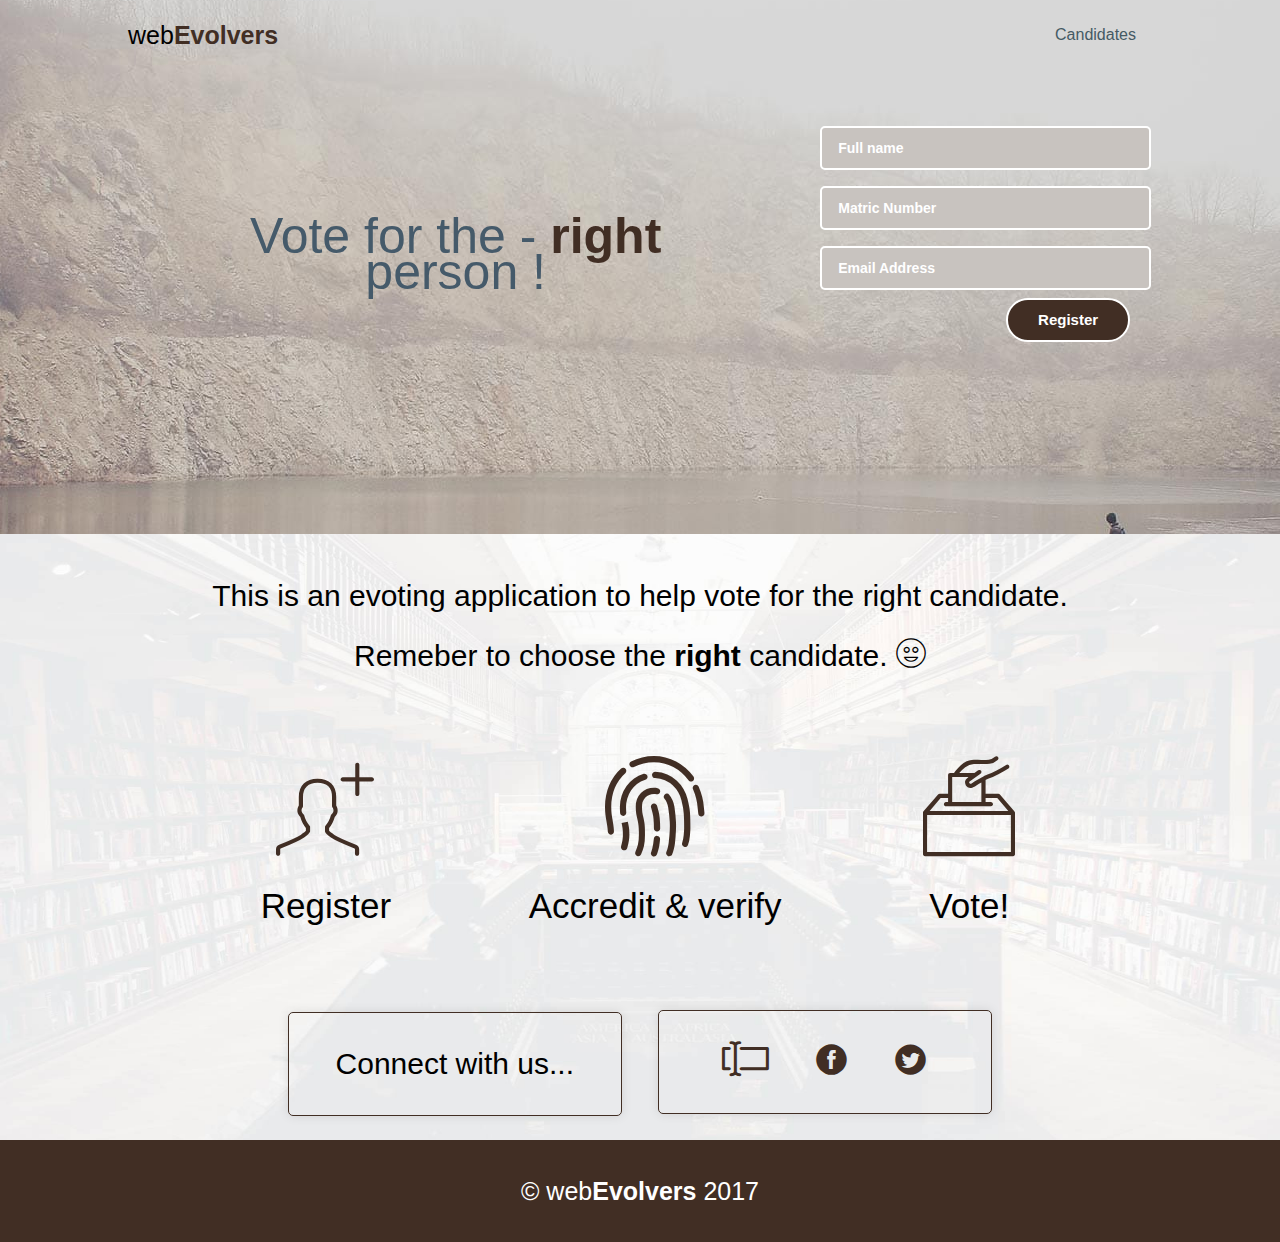
==== index.html @ d170a4aa "HomePage Design" ====
<!DOCTYPE html>
<html lang="en">

<head>
    <meta charset="UTF-8">
    <meta http-equiv="X-UA-Compatible" content="ie=edge">
    <meta name="viewport" content="width=device-width, initial-scale=1.0">
    <meta http-equiv="Content-Type" content="text/html; charset=utf-8" />
    <title>Evoting</title>
    <link rel="stylesheet" href="assets/css/style.css">
    <link rel="stylesheet" href="assets/icons/picons-thin/style.css">
    <link rel="stylesheet" href="assets/icons/os-icon/style.css">
</head>

<body>
    <div class="wrapper">
        <div class="navSection clearfix">
            <div class="navSectionWrapper">
                <h1 class="logo">web<span>Evolvers</span></h1>

                <div class="nav">
                    <div class="one"></div>
                    <div class="two"></div>
                    <div class="three"></div>
                </div>
                <ul class="nav-menu">
                    <!-- <li><a href="#">Login</a></li>
                    <li><a href="#">Register</a></li> -->
                    <li><a href="#">Candidates</a></li>
                </ul>
            </div>
        </div>

        <div class="heroSection">
            <div class="heroSectionWrapper">
                <div class="heroContent clearfix">
                    <div class="heroContentLeft"> 
                        <h1>Vote for the - <strong>right</strong> person !</h1>
                    </div>
                    <div class="heroContentRight">
                        <form action="post" action="">
                            <input type="text" placeholder="Full name">
                            <input type="text" placeholder="Matric Number">
                            <input type="password" placeholder="Email Address">
                            <input type="submit" value="Register">
                        </form>
                    </div>
                </div>                
            </div>
        </div>
    </div>

    <div class="votingInfoSection">

        <div class="votingAction">
            <h2>
                This is an evoting application to help vote for the right candidate. <br>
                Remeber to choose the <strong>right</strong> candidate. <i class="picons-thin-icon-thin-0037_smiley_happy_like_face"></i>
            </h2>
        </div>

        <div class="votingInfoWrapper">
            <div class="votingInfoItem">
                <i class="picons-thin-icon-thin-0716_user_profile_add_new"></i>
                <h2>Register</h2>
            </div>
            <div class="votingInfoItem">
                <i class="os-icon os-icon-fingerprint"></i>
                <h2>Accredit &amp; verify</h2>
            </div>
            <div class="votingInfoItem">
                <i class="picons-thin-icon-thin-0665_vote_ticket_paper_voting"></i>
                <h2>Vote!</h2>
            </div>
        </div>

        <div class="socialInfo">
            <div class="socialInfoWrapper">
                <div class="linkItem">
                    <p>Connect with us...</p>
                </div>
                <div class="linkItem">
                    <a href="https://webevolvers.com" title="Check WebEvolvers website">
                        <i class="os-icon os-icon-text-input"></i>
                    </a>
                    <a href="https://facebook.com/webevolvers" title="Check our Facebook profile">
                        <i class="os-icon os-icon-facebook"></i>
                    </a>
                    <a href="https://twitter.com/web_evolvers" title="Check our Twitter profile">
                        <i class="os-icon os-icon-twitter"></i>
                    </a>
                </div>
            </div>
        </div>
    </div>

    <div class="footerSection">
        <h4>&copy; web<span>Evolvers</span> 2017</h4>
    </div>
    
    <script src="assets/js/core/jquery.3.2.1.min.js"></script>
    <script src="assets/js/script.js"></script>
</body>

</html>
---- assets/css/style.css ----
html {
    font-weight: 400;
    font-family: "Source Sans Pro", sans-serif;;
}
* {
    margin: 0;
    padding: 0;
    border: 0;
    outline: 0;
    font-size: 100%;
    vertical-align: baseline;
}
.clearfix:after {
    display: block;
    content: ' ';
    clear: both;
}
.wrapper {
    width: 100%;
    background-size: contain;
    height: 100%;
    background: #000 url("../img/bg.jpg") no-repeat center;
}

.navSection {
    width: 100%;
    line-height: 70px;
}
.navSectionWrapper {
    width: 80%;
    margin: auto;
}
.navSectionWrapper > ul {
    list-style: none;
    display: inline;
    float: right;
}
.navSectionWrapper > ul > li {
    display: inline-block;
}

.navSectionWrapper > ul > li > a {
    text-decoration: none;
    color: #455A64;
    margin: 0 1em;
}
.navSectionWrapper > h1 {
    float: left;
    font-size: 25px;
    font-weight: normal;
}
.navSectionWrapper > h1 span, .heroContentLeft > h1 > strong {
    color: rgb(65, 46, 36);
    font-weight: 700;
}
.nav {
    float: right;
    display: none;
}
.nav div {
    height: 5px;
    background-color: #fff;
    margin: 5px 0px;
    border-radius: 25px;
    transition: 0.3s;
}
.nav:hover div {
    width: 30px;
}
.one {
    width: 25px;
}
.two {
    width: 15px;
}
.three {
    width: 25px;
}
@media only screen and (max-width: 560px){
    .nav {
        display: block;
        cursor: pointer;
        padding-top: 20px;
    }
    .navSectionWrapper > ul {
        text-align: center;
        width: 100%;
        display: none; 
    }
    .navSectionWrapper > ul > li:not(:last-child) {
        display: block;
        margin: 0;
        border-bottom: 1px solid #EAEAEB;
    }
} 

.heroSection {
    width: 100%;
}
.heroSectionWrapper {
    width: 80%;
    margin: auto;
    padding: 1em 0 7em 0;
}
.heroSectionWrapper h1 {
    padding: 1em;
    text-align: center;
    font-size: 50px;
    font-weight: 200;
    color: #455A6A;
    margin: 1em 0 1em 0;
    line-height: 36px; 
}
.heroContent {
    margin: 2em 0 2em 0;
}
.heroContentLeft {
    float: left;
    width: 64%;
}
.heroContentRight {
    float: right;
    width: 36%; 
}
.heroContentRight > form {
    text-align: center;
    clear: right;
    margin: 0 auto;
    width: 80%;
}
.heroContentRight > form > input:not(:last-child) {
    width: 100%;
    margin: 0.5em 0;
    border: 2px solid #fff;
    line-height: 40px;
    padding: 0 1em;
    outline: none;
    background: #c8c3bf;
    border-radius: 5px;
}
::-webkit-input-placeholder {
    color: #fff;
    font-size: 14px;
    font-weight: 600;
}
::-moz-input-placeholder {
    color: #fff;
    font-size: 14px;
    font-weight: 600;
}
:-ms-input-placeholder {
    color: #fff;
    font-size: 14px;
    font-weight: 600;
}
:-moz-input-placeholder {
    color: #fff;
    font-size: 14px;
    font-weight: 600;
}
input:last-child {
    background-color: rgb(65, 46, 36);
    font-weight: 600;
    font-size: 15px;
    color: #fff;
    padding: 0.75em 2em;
    border-radius: 100px;
    outline: none;
    border: 2px solid #fff;
    float: right;
    margin-right: -1em;
}
@media only screen and (max-width: 560px){
    .heroContent {
        margin: 0;
    }
    .heroContentRight, .heroContentLeft {
        width: 100%;
    }
    .heroContentRight > form > input:not(:last-child),
    .heroSectionWrapper h1 {
        padding: 0;
    }
    .heroContentRight > form > input:not(:last-child) {
        padding-left: 1em;
    }
}


.votingInfoSection {
    width: 100%;
    background: url("../img/bg2.png") no-repeat;
    background-size: 100% 100%;
    background-position: bottom;
}
.votingInfoWrapper {
    width: 70%;
    display: -webkit-flex;
    display: -moz-flex;
    display: -ms-flex;
    display: -o-flex;
    display: flex;
    margin: 0 auto;
}
.votingInfoItem {
    display: flex;
    flex-direction: column;
    flex: 11 auto;
    margin: 6%;
}
.votingInfoItem > i {
    font-size: 100px;
    color: rgb(65, 46, 36);
    text-align: center;
    width: 100%;
}
.votingInfoItem > h2 {
    font-size: 35px;
    font-weight: 400;
    text-align: center;
    width: 100%;
    line-height: 100px;
}
.votingAction {
    padding: 2em 0 1em 0;
    text-align: center;
}
.votingAction h2 {
    font-size: 30px;
    font-weight: 400;
    line-height: 60px;
}
.socialInfo {
    width: 100%;
    clear: both;
}
.socialInfoWrapper {
    text-align: center;
    padding: 0 0 1.5em 0;
}
.linkItem {
    margin: 0 1em;
    display: inline-block;
    width: 300px;
    padding: 1em;
    border: 1px solid rgb(65, 46, 36);
    border-radius: 5px;
    box-shadow: 0px 0px 11px 0px rgba(0, 0, 0, 0.10);
    -webkit-box-shadow: 0px 0px 11px 0px rgba(0, 0, 0, 0.10);
    -moz-box-shadow: 0px 0px 11px 0px rgba(0, 0, 0, 0.10);
}
.linkItem a {
    margin: 0.5em;
    text-decoration: none;
    font-weight: 400;
    font-size: 35px;
    line-height: 70px;
    color: rgb(65, 46, 36);
}
.linkItem p {
    line-height: 70px;
    font-size: 30px;
}

@media only screen and (max-width: 560px){
    .votingInfoWrapper {
        width: 100%;
    }
    .votingInfoItem {
        flex: 50 auto;
        margin: 0 auto;
        padding: 10% 0 7% 0;
    }
    .linkItem {
        margin: 1em 0;
    }
}


.footerSection {
    text-align: center;
    color: #FFF;
    background-color: rgb(65, 46, 36);
    padding: 1em;
}
.footerSection h4 {
    font-size: 25px;
    font-weight: normal;
    line-height: 70px;
}
.footerSection h4 span {
    font-weight: 700;
}
---- assets/icons/picons-thin/style.css ----
@font-face {
  font-family: 'piconsthin';
  src:
    url('fonts/piconsthin91a6.woff2?lkhde6') format('woff2'),
    url('fonts/piconsthin91a6.ttf?lkhde6') format('truetype'),
    url('fonts/piconsthin91a6.woff?lkhde6') format('woff'),
    url('fonts/piconsthin91a6.svg?lkhde6#piconsthin') format('svg');
  font-weight: normal;
  font-style: normal;
}

[class^="picons-thin-icon-"], [class*=" picons-thin-icon-"] {
  /* use !important to prevent issues with browser extensions that change fonts */
  font-family: 'piconsthin' !important;
  speak: none;
  font-style: normal;
  font-weight: normal;
  font-variant: normal;
  text-transform: none;
  line-height: 1;

  /* Better Font Rendering =========== */
  -webkit-font-smoothing: antialiased;
  -moz-osx-font-smoothing: grayscale;
}

.picons-thin-icon-thin-0001_compose_write_pencil_new:before {
  content: "\e900";
}
.picons-thin-icon-thin-0002_write_pencil_new_edit:before {
  content: "\e901";
}
.picons-thin-icon-thin-0003_write_pencil_new_edit:before {
  content: "\e902";
}
.picons-thin-icon-thin-0004_pencil_ruler_drawing:before {
  content: "\e903";
}
.picons-thin-icon-thin-0005_write_pen_handwriting_signing:before {
  content: "\e904";
}
.picons-thin-icon-thin-0006_book_writing_reading_read_manual:before {
  content: "\e905";
}
.picons-thin-icon-thin-0007_book_reading_read_bookmark:before {
  content: "\e906";
}
.picons-thin-icon-thin-0008_book_reading_read_manual:before {
  content: "\e907";
}
.picons-thin-icon-thin-0009_book_reading_read_manual:before {
  content: "\e908";
}
.picons-thin-icon-thin-0010_newspaper_reading_news:before {
  content: "\e909";
}
.picons-thin-icon-thin-0011_reading_glasses:before {
  content: "\e90a";
}
.picons-thin-icon-thin-0012_notebook_paper_certificate:before {
  content: "\e90b";
}
.picons-thin-icon-thin-0013_notebook_paper:before {
  content: "\e90c";
}
.picons-thin-icon-thin-0014_notebook_paper_todo:before {
  content: "\e90d";
}
.picons-thin-icon-thin-0015_fountain_pen:before {
  content: "\e90e";
}
.picons-thin-icon-thin-0016_bookmarks_reading_book:before {
  content: "\e90f";
}
.picons-thin-icon-thin-0017_office_archive:before {
  content: "\e910";
}
.picons-thin-icon-thin-0018_office_trash_bin:before {
  content: "\e911";
}
.picons-thin-icon-thin-0019_mobile_iphone:before {
  content: "\e912";
}
.picons-thin-icon-thin-0020_ipad_reading_mobile:before {
  content: "\e913";
}
.picons-thin-icon-thin-0021_calendar_month_day_planner:before {
  content: "\e914";
}
.picons-thin-icon-thin-0022_calendar_month_day_planner:before {
  content: "\e915";
}
.picons-thin-icon-thin-0023_calendar_month_day_planner_events:before {
  content: "\e916";
}
.picons-thin-icon-thin-0024_calendar_month_day_planner_events:before {
  content: "\e917";
}
.picons-thin-icon-thin-0025_alarm_clock_ringer_time_morning:before {
  content: "\e918";
}
.picons-thin-icon-thin-0026_time_watch_clock:before {
  content: "\e919";
}
.picons-thin-icon-thin-0027_stopwatch_timer_running_time:before {
  content: "\e91a";
}
.picons-thin-icon-thin-0028_time_watch_clock_wall:before {
  content: "\e91b";
}
.picons-thin-icon-thin-0029_time_watch_clock_wall:before {
  content: "\e91c";
}
.picons-thin-icon-thin-0030_wrist_watch_clock_time:before {
  content: "\e91d";
}
.picons-thin-icon-thin-0031_pin_bookmark:before {
  content: "\e91e";
}
.picons-thin-icon-thin-0032_flag:before {
  content: "\e91f";
}
.picons-thin-icon-thin-0033_search_find_zoom:before {
  content: "\e920";
}
.picons-thin-icon-thin-0034_search_find_zoom:before {
  content: "\e921";
}
.picons-thin-icon-thin-0035_bookmark_tag:before {
  content: "\e922";
}
.picons-thin-icon-thin-0036_share_facebook_social:before {
  content: "\e923";
}
.picons-thin-icon-thin-0037_smiley_happy_like_face:before {
  content: "\e924";
}
.picons-thin-icon-thin-0038_smiley_neutral_face:before {
  content: "\e925";
}
.picons-thin-icon-thin-0039_smiley_sad_face_unhappy:before {
  content: "\e926";
}
.picons-thin-icon-thin-0040_exit_logout_door_emergency_outside:before {
  content: "\e927";
}
.picons-thin-icon-thin-0041_filter_funnel:before {
  content: "\e928";
}
.picons-thin-icon-thin-0042_attachment:before {
  content: "\e929";
}
.picons-thin-icon-thin-0043_eye_visibility_show_visible:before {
  content: "\e92a";
}
.picons-thin-icon-thin-0044_eye_visibility_hide_invisible:before {
  content: "\e92b";
}
.picons-thin-icon-thin-0045_home_house:before {
  content: "\e92c";
}
.picons-thin-icon-thin-0046_home_house:before {
  content: "\e92d";
}
.picons-thin-icon-thin-0047_home_flat:before {
  content: "\e92e";
}
.picons-thin-icon-thin-0048_factory_work:before {
  content: "\e92f";
}
.picons-thin-icon-thin-0049_settings_panel_equalizer_preferences:before {
  content: "\e930";
}
.picons-thin-icon-thin-0050_settings_panel_equalizer_preferences:before {
  content: "\e931";
}
.picons-thin-icon-thin-0051_settings_gear_preferences:before {
  content: "\e932";
}
.picons-thin-icon-thin-0052_settings_gears_preferences_gearbox:before {
  content: "\e933";
}
.picons-thin-icon-thin-0053_settings_tools_pipe:before {
  content: "\e934";
}
.picons-thin-icon-thin-0054_settings_tools_configuration_preferences:before {
  content: "\e935";
}
.picons-thin-icon-thin-0055_settings_tools_configuration_preferences:before {
  content: "\e936";
}
.picons-thin-icon-thin-0056_bin_trash_recycle_delete_garbage_empty:before {
  content: "\e937";
}
.picons-thin-icon-thin-0057_bin_trash_recycle_delete_garbage_full:before {
  content: "\e938";
}
.picons-thin-icon-thin-0058_bin_trash_recycle_delete_garbage:before {
  content: "\e939";
}
.picons-thin-icon-thin-0059_error_warning_danger_stop:before {
  content: "\e93a";
}
.picons-thin-icon-thin-0060_error_warning_danger_stop_delete_exit:before {
  content: "\e93b";
}
.picons-thin-icon-thin-0061_error_warning_alert_attention:before {
  content: "\e93c";
}
.picons-thin-icon-thin-0062_unable_unavailable_error:before {
  content: "\e93d";
}
.picons-thin-icon-thin-0063_text_line_view:before {
  content: "\e93e";
}
.picons-thin-icon-thin-0064_bullet_list_view:before {
  content: "\e93f";
}
.picons-thin-icon-thin-0065_bullet_list_view:before {
  content: "\e940";
}
.picons-thin-icon-thin-0066_grid_view:before {
  content: "\e941";
}
.picons-thin-icon-thin-0067_line_thumb_view:before {
  content: "\e942";
}
.picons-thin-icon-thin-0068_text_image_article_view:before {
  content: "\e943";
}
.picons-thin-icon-thin-0069_box_load_package_module:before {
  content: "\e944";
}
.picons-thin-icon-thin-0069a_menu_hambuger:before {
  content: "\e945";
}
.picons-thin-icon-thin-0070_paper_role:before {
  content: "\e946";
}
.picons-thin-icon-thin-0071_document_file_paper:before {
  content: "\e947";
}
.picons-thin-icon-thin-0072_document_file_paper_text:before {
  content: "\e948";
}
.picons-thin-icon-thin-0073_documents_files_paper_text_archive_copy:before {
  content: "\e949";
}
.picons-thin-icon-thin-0074_document_file_delete_remove_error:before {
  content: "\e94a";
}
.picons-thin-icon-thin-0075_document_file_paper_text_article_blog_template:before {
  content: "\e94b";
}
.picons-thin-icon-thin-0076_document_file_zip_archive_compressed_rar:before {
  content: "\e94c";
}
.picons-thin-icon-thin-0077_document_file_pdf_adobe_acrobat:before {
  content: "\e94d";
}
.picons-thin-icon-thin-0078_document_file_word_office_doc_text:before {
  content: "\e94e";
}
.picons-thin-icon-thin-0079_document_file_cloud_sync_backup:before {
  content: "\e94f";
}
.picons-thin-icon-thin-0080_file_code_programming_dev_binary:before {
  content: "\e950";
}
.picons-thin-icon-thin-0081_video_movie_file_player:before {
  content: "\e951";
}
.picons-thin-icon-thin-0082_image_photo_file:before {
  content: "\e952";
}
.picons-thin-icon-thin-0083_font_file_ttf_otf_type_text:before {
  content: "\e953";
}
.picons-thin-icon-thin-0084_file_preferences_settings:before {
  content: "\e954";
}
.picons-thin-icon-thin-0085_file_search_find_replace_zoom_view:before {
  content: "\e955";
}
.picons-thin-icon-thin-0086_import_file_load:before {
  content: "\e956";
}
.picons-thin-icon-thin-0087_export_file:before {
  content: "\e957";
}
.picons-thin-icon-thin-0088_download_file:before {
  content: "\e958";
}
.picons-thin-icon-thin-0089_upload_file:before {
  content: "\e959";
}
.picons-thin-icon-thin-0090_cv_curriculum_vitae_job_life:before {
  content: "\e95a";
}
.picons-thin-icon-thin-0091_file_profile_user_personal:before {
  content: "\e95b";
}
.picons-thin-icon-thin-0092_file_profile_user_personal:before {
  content: "\e95c";
}
.picons-thin-icon-thin-0093_list_bullets:before {
  content: "\e95d";
}
.picons-thin-icon-thin-0094_file_table:before {
  content: "\e95e";
}
.picons-thin-icon-thin-0095_file_protected_password_security:before {
  content: "\e95f";
}
.picons-thin-icon-thin-0096_file_attachment:before {
  content: "\e960";
}
.picons-thin-icon-thin-0097_file_text_long:before {
  content: "\e961";
}
.picons-thin-icon-thin-0098_file_document_legal_text:before {
  content: "\e962";
}
.picons-thin-icon-thin-0099_legal_document_law_license:before {
  content: "\e963";
}
.picons-thin-icon-thin-0100_to_do_list_reminder_done:before {
  content: "\e964";
}
.picons-thin-icon-thin-0101_notes_text_notebook:before {
  content: "\e965";
}
.picons-thin-icon-thin-0102_notebook_to_do_bullets_list:before {
  content: "\e966";
}
.picons-thin-icon-thin-0103_box_clipboard:before {
  content: "\e967";
}
.picons-thin-icon-thin-0104_load_upload_clipboard_box:before {
  content: "\e968";
}
.picons-thin-icon-thin-0105_download_clipboard_box:before {
  content: "\e969";
}
.picons-thin-icon-thin-0106_clipboard_box_archive_documents:before {
  content: "\e96a";
}
.picons-thin-icon-thin-0107_zoom_in:before {
  content: "\e96b";
}
.picons-thin-icon-thin-0108_zoom_out:before {
  content: "\e96c";
}
.picons-thin-icon-thin-0109_search_find_files_folder:before {
  content: "\e96d";
}
.picons-thin-icon-thin-0110_folder:before {
  content: "\e96e";
}
.picons-thin-icon-thin-0111_folder_files_documents:before {
  content: "\e96f";
}
.picons-thin-icon-thin-0112_folder_images_photos:before {
  content: "\e970";
}
.picons-thin-icon-thin-0113_folder_password_protected_secure_private:before {
  content: "\e971";
}
.picons-thin-icon-thin-0114_folder_cloud_sync_backup:before {
  content: "\e972";
}
.picons-thin-icon-thin-0115_folder_preferences_options_settings:before {
  content: "\e973";
}
.picons-thin-icon-thin-0116_folder_upload:before {
  content: "\e974";
}
.picons-thin-icon-thin-0117_folder_documents_revert_history:before {
  content: "\e975";
}
.picons-thin-icon-thin-0118_folder_open:before {
  content: "\e976";
}
.picons-thin-icon-thin-0119_folder_open_full_documents:before {
  content: "\e977";
}
.picons-thin-icon-thin-0120_download_computer:before {
  content: "\e978";
}
.picons-thin-icon-thin-0121_download_file:before {
  content: "\e979";
}
.picons-thin-icon-thin-0122_download_file_computer_drive:before {
  content: "\e97a";
}
.picons-thin-icon-thin-0123_download_cloud_file_sync:before {
  content: "\e97b";
}
.picons-thin-icon-thin-0124_upload_cloud_file_sync_backup:before {
  content: "\e97c";
}
.picons-thin-icon-thin-0125_cloud_sync:before {
  content: "\e97d";
}
.picons-thin-icon-thin-0126_cloud_upload_backup:before {
  content: "\e97e";
}
.picons-thin-icon-thin-0127_cloud_sync_error:before {
  content: "\e97f";
}
.picons-thin-icon-thin-0128_upload_load_share:before {
  content: "\e980";
}
.picons-thin-icon-thin-0129_download:before {
  content: "\e981";
}
.picons-thin-icon-thin-0130_structure_map_files:before {
  content: "\e982";
}
.picons-thin-icon-thin-0131_arrow_back_undo:before {
  content: "\e983";
}
.picons-thin-icon-thin-0132_arrow_back_left:before {
  content: "\e984";
}
.picons-thin-icon-thin-0133_arrow_right_next:before {
  content: "\e985";
}
.picons-thin-icon-thin-0134_arrow_rotate_left_counter_clockwise:before {
  content: "\e986";
}
.picons-thin-icon-thin-0135_arrow_rotate_right_clockwise:before {
  content: "\e987";
}
.picons-thin-icon-thin-0136_rotation_lock:before {
  content: "\e988";
}
.picons-thin-icon-thin-0137_zoom_expand_maximize_window:before {
  content: "\e989";
}
.picons-thin-icon-thin-0138_expand_move_window_full_screen:before {
  content: "\e98a";
}
.picons-thin-icon-thin-0139_window_new_extern_full_screen_maximize:before {
  content: "\e98b";
}
.picons-thin-icon-thin-0140_airplay_screen_sharing:before {
  content: "\e98c";
}
.picons-thin-icon-thin-0141_rotate_back_revert_undo:before {
  content: "\e98d";
}
.picons-thin-icon-thin-0142_rotate_sync:before {
  content: "\e98e";
}
.picons-thin-icon-thin-0143_rotate_clockwise:before {
  content: "\e98f";
}
.picons-thin-icon-thin-0144_arrows_play_shuffle:before {
  content: "\e990";
}
.picons-thin-icon-thin-0145_arrows_play_repeat:before {
  content: "\e991";
}
.picons-thin-icon-thin-0146_arrows_fast_forward:before {
  content: "\e992";
}
.picons-thin-icon-thin-0147_arrows_divide_split:before {
  content: "\e993";
}
.picons-thin-icon-thin-0148_arrows_directions_left_right:before {
  content: "\e994";
}
.picons-thin-icon-thin-0149_arrows_curves:before {
  content: "\e995";
}
.picons-thin-icon-thin-0150_resize_left_right:before {
  content: "\e996";
}
.picons-thin-icon-thin-0151_plus_add_new:before {
  content: "\e997";
}
.picons-thin-icon-thin-0152_minus_delete_remove:before {
  content: "\e998";
}
.picons-thin-icon-thin-0153_delete_exit_remove_close:before {
  content: "\e999";
}
.picons-thin-icon-thin-0154_ok_successful_check:before {
  content: "\e99a";
}
.picons-thin-icon-thin-0155_delete_remove_exit_close_checkbox:before {
  content: "\e99b";
}
.picons-thin-icon-thin-0156_checkbox_ok_successful:before {
  content: "\e99c";
}
.picons-thin-icon-thin-0157_arrow_back_left:before {
  content: "\e99d";
}
.picons-thin-icon-thin-0158_arrow_next_right:before {
  content: "\e99e";
}
.picons-thin-icon-thin-0159_arrow_back_left:before {
  content: "\e99f";
}
.picons-thin-icon-thin-0160_arrow_next_right:before {
  content: "\e9a0";
}
.picons-thin-icon-thin-0161_on_off_switch_toggle_settings_preferences:before {
  content: "\e9a1";
}
.picons-thin-icon-thin-0162_on_off_switch_toggle_settings_preferences:before {
  content: "\e9a2";
}
.picons-thin-icon-thin-0163_on_off_switch_toggle_settings_preferences:before {
  content: "\e9a3";
}
.picons-thin-icon-thin-0164_on_off_switch_toggle_settings_preferences:before {
  content: "\e9a4";
}
.picons-thin-icon-thin-0165_on_off_switch_toggle_settings_preferences:before {
  content: "\e9a5";
}
.picons-thin-icon-thin-0166_back_delete_backspace:before {
  content: "\e9a6";
}
.picons-thin-icon-thin-0167_plus_minus:before {
  content: "\e9a7";
}
.picons-thin-icon-thin-0168_check_ok_yes_no:before {
  content: "\e9a8";
}
.picons-thin-icon-thin-0169_target_circles:before {
  content: "\e9a9";
}
.picons-thin-icon-thin-0170_puzzle_modules_build:before {
  content: "\e9aa";
}
.picons-thin-icon-thin-0171_filter_funnel:before {
  content: "\e9ab";
}
.picons-thin-icon-thin-0172_structure_menu_submenu_navigation:before {
  content: "\e9ac";
}
.picons-thin-icon-thin-0173_structure_menu_submenu_navigation:before {
  content: "\e9ad";
}
.picons-thin-icon-thin-0174_archive_open_slide:before {
  content: "\e9ae";
}
.picons-thin-icon-thin-0175_slideshow:before {
  content: "\e9af";
}
.picons-thin-icon-thin-0176_module_connection_plugin:before {
  content: "\e9b0";
}
.picons-thin-icon-thin-0177_puzzle_module_connect:before {
  content: "\e9b1";
}
.picons-thin-icon-thin-0178_add_more_layers_slides:before {
  content: "\e9b2";
}
.picons-thin-icon-thin-0179_layers_slides:before {
  content: "\e9b3";
}
.picons-thin-icon-thin-0180_www_website_address_url_browser:before {
  content: "\e9b4";
}
.picons-thin-icon-thin-0181_dropdown_menu_select_option_form:before {
  content: "\e9b5";
}
.picons-thin-icon-thin-0182_screen_ok_success:before {
  content: "\e9b6";
}
.picons-thin-icon-thin-0183_screen_text:before {
  content: "\e9b7";
}
.picons-thin-icon-thin-0184_screen_text_images_presentation:before {
  content: "\e9b8";
}
.picons-thin-icon-thin-0185_screen_grid_images:before {
  content: "\e9b9";
}
.picons-thin-icon-thin-0186_window_text_images:before {
  content: "\e9ba";
}
.picons-thin-icon-thin-0187_window_graph_analytics:before {
  content: "\e9bb";
}
.picons-thin-icon-thin-0188_window_text_msg_box:before {
  content: "\e9bc";
}
.picons-thin-icon-thin-0189_window_alert_notification_warning_error:before {
  content: "\e9bd";
}
.picons-thin-icon-thin-0190_window_error_danger_stop:before {
  content: "\e9be";
}
.picons-thin-icon-thin-0191_window_application_cursor:before {
  content: "\e9bf";
}
.picons-thin-icon-thin-0192_window_application_code_shell_terminal:before {
  content: "\e9c0";
}
.picons-thin-icon-thin-0193_window_application_settings_preferences:before {
  content: "\e9c1";
}
.picons-thin-icon-thin-0194_layout_columns_sidemenu:before {
  content: "\e9c2";
}
.picons-thin-icon-thin-0195_layout_columns_three:before {
  content: "\e9c3";
}
.picons-thin-icon-thin-0196_layout_columns_title:before {
  content: "\e9c4";
}
.picons-thin-icon-thin-0197_layout_grid_view:before {
  content: "\e9c5";
}
.picons-thin-icon-thin-0198_battery_charge_empty:before {
  content: "\e9c6";
}
.picons-thin-icon-thin-0199_battery_charge_empty:before {
  content: "\e9c7";
}
.picons-thin-icon-thin-0200_battery_charge_half_empty:before {
  content: "\e9c8";
}
.picons-thin-icon-thin-0201_battery_charge_full:before {
  content: "\e9c9";
}
.picons-thin-icon-thin-0202_battery_charge_full:before {
  content: "\e9ca";
}
.picons-thin-icon-thin-0203_battery_charging_energy:before {
  content: "\e9cb";
}
.picons-thin-icon-thin-0204_bullets_list_radiobuttons:before {
  content: "\e9cc";
}
.picons-thin-icon-thin-0205_bullets_list:before {
  content: "\e9cd";
}
.picons-thin-icon-thin-0206_list_checkbox_todo:before {
  content: "\e9ce";
}
.picons-thin-icon-thin-0207_list_checkbox_todo_done:before {
  content: "\e9cf";
}
.picons-thin-icon-thin-0208_grid_view:before {
  content: "\e9d0";
}
.picons-thin-icon-thin-0209_radiobuttons_bullets_lines:before {
  content: "\e9d1";
}
.picons-thin-icon-thin-0210_checkboxes_lines_check:before {
  content: "\e9d2";
}
.picons-thin-icon-thin-0234_text_align_left_paragraph:before {
  content: "\e9d3";
}
.picons-thin-icon-thin-0235_text_align_center_paragraph:before {
  content: "\e9d4";
}
.picons-thin-icon-thin-0236_text_align_right_paragraph:before {
  content: "\e9d5";
}
.picons-thin-icon-thin-0237_text_align_justify_last_line_left_paragraph:before {
  content: "\e9d6";
}
.picons-thin-icon-thin-0238_text_align_justify_last_line_right_paragraph:before {
  content: "\e9d7";
}
.picons-thin-icon-thin-0239_text_align_justify_paragraph:before {
  content: "\e9d8";
}
.picons-thin-icon-thin-0240_text_align_right_indent:before {
  content: "\e9d9";
}
.picons-thin-icon-thin-0241_text_align_left_indent:before {
  content: "\e9da";
}
.picons-thin-icon-thin-0242_text_line_height_leading:before {
  content: "\e9db";
}
.picons-thin-icon-thin-0243_text_line_height_leading:before {
  content: "\e9dc";
}
.picons-thin-icon-thin-0244_text_bullets_list:before {
  content: "\e9dd";
}
.picons-thin-icon-thin-0245_text_numbered_list:before {
  content: "\e9de";
}
.picons-thin-icon-thin-0246_text_font_size_smaller:before {
  content: "\e9df";
}
.picons-thin-icon-thin-0247_text_font_size_larger:before {
  content: "\e9e0";
}
.picons-thin-icon-thin-0248_text_paragraph_indent_right:before {
  content: "\e9e1";
}
.picons-thin-icon-thin-0249_text_paragraph_indent_left:before {
  content: "\e9e2";
}
.picons-thin-icon-thin-0250_text_line_order:before {
  content: "\e9e3";
}
.picons-thin-icon-thin-0251_text_paragraph_line_spacing:before {
  content: "\e9e4";
}
.picons-thin-icon-thin-0252_text_spelling_check:before {
  content: "\e9e5";
}
.picons-thin-icon-thin-0253_image_frame_size_rotate_resize:before {
  content: "\e9e6";
}
.picons-thin-icon-thin-0254_copy:before {
  content: "\e9e7";
}
.picons-thin-icon-thin-0255_paste_clipboard:before {
  content: "\e9e8";
}
.picons-thin-icon-thin-0256_input_box_text_edit:before {
  content: "\e9e9";
}
.picons-thin-icon-thin-0257_button:before {
  content: "\e9ea";
}
.picons-thin-icon-thin-0258_code_html:before {
  content: "\e9eb";
}
.picons-thin-icon-thin-0259_code_html:before {
  content: "\e9ec";
}
.picons-thin-icon-thin-0260_link_url_chain_hyperlink:before {
  content: "\e9ed";
}
.picons-thin-icon-thin-0261_unlink_url_unchain_hyperlink:before {
  content: "\e9ee";
}
.picons-thin-icon-thin-0262_remove_clear_text_style:before {
  content: "\e9ef";
}
.picons-thin-icon-thin-0263_text_font_typography:before {
  content: "\e9f0";
}
.picons-thin-icon-thin-0264_text_style_bold:before {
  content: "\e9f1";
}
.picons-thin-icon-thin-0265_text_style_italic:before {
  content: "\e9f2";
}
.picons-thin-icon-thin-0266_text_style_underline:before {
  content: "\e9f3";
}
.picons-thin-icon-thin-0267_text_style_strikethrough:before {
  content: "\e9f4";
}
.picons-thin-icon-thin-0268_text_style_superscript:before {
  content: "\e9f5";
}
.picons-thin-icon-thin-0269_text_style_subscript:before {
  content: "\e9f6";
}
.picons-thin-icon-thin-0270_image_frame_crop_resize:before {
  content: "\e9f7";
}
.picons-thin-icon-thin-0271_text_image_align_wrap:before {
  content: "\e9f8";
}
.picons-thin-icon-thin-0272_text_image_align_top_bottom:before {
  content: "\e9f9";
}
.picons-thin-icon-thin-0273_video_multimedia_movie:before {
  content: "\e9fa";
}
.picons-thin-icon-thin-0274_chat_message_comment_bubble:before {
  content: "\e9fb";
}
.picons-thin-icon-thin-0275_chat_message_comment_bubble_typing:before {
  content: "\e9fc";
}
.picons-thin-icon-thin-0276_chat_message_comment_bubble_add_new:before {
  content: "\e9fd";
}
.picons-thin-icon-thin-0277_chat_message_comment_bubble_like_favorite:before {
  content: "\e9fe";
}
.picons-thin-icon-thin-0278_chat_message_comment_bubble_tweet_twitter:before {
  content: "\e9ff";
}
.picons-thin-icon-thin-0279_chat_message_comment_bubble:before {
  content: "\ea00";
}
.picons-thin-icon-thin-0280_chat_message_comment_bubble_reply_quote:before {
  content: "\ea01";
}
.picons-thin-icon-thin-0281_chat_message_discussion_bubble_reply_conversation:before {
  content: "\ea02";
}
.picons-thin-icon-thin-0282_chat_message_comment_bubble_cloud:before {
  content: "\ea03";
}
.picons-thin-icon-thin-0283_chat_message_comment_bubble_cloud:before {
  content: "\ea04";
}
.picons-thin-icon-thin-0284_message_text_like_favorite:before {
  content: "\ea05";
}
.picons-thin-icon-thin-0285_chat_message_quote_reply:before {
  content: "\ea06";
}
.picons-thin-icon-thin-0286_mobile_message_sms:before {
  content: "\ea07";
}
.picons-thin-icon-thin-0287_mobile_message_sms:before {
  content: "\ea08";
}
.picons-thin-icon-thin-0288_mobile_phone_call:before {
  content: "\ea09";
}
.picons-thin-icon-thin-0289_mobile_phone_call_ringing_nfc:before {
  content: "\ea0a";
}
.picons-thin-icon-thin-0290_phone_telephone_contact:before {
  content: "\ea0b";
}
.picons-thin-icon-thin-0291_phone_mobile_contact:before {
  content: "\ea0c";
}
.picons-thin-icon-thin-0292_phone_contact:before {
  content: "\ea0d";
}
.picons-thin-icon-thin-0293_phone_call_number_dialer:before {
  content: "\ea0e";
}
.picons-thin-icon-thin-0294_phone_call_ringing:before {
  content: "\ea0f";
}
.picons-thin-icon-thin-0295_phone_hold_call:before {
  content: "\ea10";
}
.picons-thin-icon-thin-0296_phone_call_contact:before {
  content: "\ea11";
}
.picons-thin-icon-thin-0297_address_book_contacts:before {
  content: "\ea12";
}
.picons-thin-icon-thin-0298_address_book_contacts:before {
  content: "\ea13";
}
.picons-thin-icon-thin-0299_address_book_contacts:before {
  content: "\ea14";
}
.picons-thin-icon-thin-0300_address_book_contacts:before {
  content: "\ea15";
}
.picons-thin-icon-thin-0301_address_book_contacts:before {
  content: "\ea16";
}
.picons-thin-icon-thin-0302_sim_card:before {
  content: "\ea17";
}
.picons-thin-icon-thin-0303_notification_badge:before {
  content: "\ea18";
}
.picons-thin-icon-thin-0304_chat_contact_support_help_conversation:before {
  content: "\ea19";
}
.picons-thin-icon-thin-0305_chat_message_discussion_bubble_conversation:before {
  content: "\ea1a";
}
.picons-thin-icon-thin-0306_chat_message_discussion_bubble_conversation:before {
  content: "\ea1b";
}
.picons-thin-icon-thin-0307_chat_discussion_yes_no_pro_contra_conversation:before {
  content: "\ea1c";
}
.picons-thin-icon-thin-0308_support_help:before {
  content: "\ea1d";
}
.picons-thin-icon-thin-0309_support_help_talk_call:before {
  content: "\ea1e";
}
.picons-thin-icon-thin-0310_support_help_talk_call:before {
  content: "\ea1f";
}
.picons-thin-icon-thin-0311_stamp:before {
  content: "\ea20";
}
.picons-thin-icon-thin-0312_post_stamp:before {
  content: "\ea21";
}
.picons-thin-icon-thin-0313_email_at_sign:before {
  content: "\ea22";
}
.picons-thin-icon-thin-0314_email_mail_post_card:before {
  content: "\ea23";
}
.picons-thin-icon-thin-0315_email_mail_post_send:before {
  content: "\ea24";
}
.picons-thin-icon-thin-0316_email_mail_post_open:before {
  content: "\ea25";
}
.picons-thin-icon-thin-0317_send_post_paper_plane:before {
  content: "\ea26";
}
.picons-thin-icon-thin-0318_email_attachment:before {
  content: "\ea27";
}
.picons-thin-icon-thin-0319_email_mail_post_card:before {
  content: "\ea28";
}
.picons-thin-icon-thin-0320_email_mail_post_card_sent_successful:before {
  content: "\ea29";
}
.picons-thin-icon-thin-0321_email_mail_post_at:before {
  content: "\ea2a";
}
.picons-thin-icon-thin-0322_mail_post_box:before {
  content: "\ea2b";
}
.picons-thin-icon-thin-0323_computer_desktop:before {
  content: "\ea2c";
}
.picons-thin-icon-thin-0324_computer_screen:before {
  content: "\ea2d";
}
.picons-thin-icon-thin-0325_computer_screen_cloud:before {
  content: "\ea2e";
}
.picons-thin-icon-thin-0326_computer_screen_users_profile:before {
  content: "\ea2f";
}
.picons-thin-icon-thin-0327_computer_screen_settings_preferences:before {
  content: "\ea30";
}
.picons-thin-icon-thin-0328_computer_screen_locked_password_protected_security:before {
  content: "\ea31";
}
.picons-thin-icon-thin-0329_computer_laptop_user_login:before {
  content: "\ea32";
}
.picons-thin-icon-thin-0330_computer_laptop_download:before {
  content: "\ea33";
}
.picons-thin-icon-thin-0331_computer_laptop_analytics_graph:before {
  content: "\ea34";
}
.picons-thin-icon-thin-0332_computer_laptop_website_url_www:before {
  content: "\ea35";
}
.picons-thin-icon-thin-0333_printer:before {
  content: "\ea36";
}
.picons-thin-icon-thin-0334_shredder_paper:before {
  content: "\ea37";
}
.picons-thin-icon-thin-0335_cd_dvd_disc_software:before {
  content: "\ea38";
}
.picons-thin-icon-thin-0336_disc_floppy_save_software:before {
  content: "\ea39";
}
.picons-thin-icon-thin-0337_keyboard_connect:before {
  content: "\ea3a";
}
.picons-thin-icon-thin-0338_keyboard_wired:before {
  content: "\ea3b";
}
.picons-thin-icon-thin-0339_keyboard_wireless:before {
  content: "\ea3c";
}
.picons-thin-icon-thin-0340_mouse:before {
  content: "\ea3d";
}
.picons-thin-icon-thin-0341_mouse_wireless:before {
  content: "\ea3e";
}
.picons-thin-icon-thin-0342_remote_control:before {
  content: "\ea3f";
}
.picons-thin-icon-thin-0343_ipad_tablet:before {
  content: "\ea40";
}
.picons-thin-icon-thin-0344_iphone_mobile:before {
  content: "\ea41";
}
.picons-thin-icon-thin-0345_chip_cpu_64_bit_processor:before {
  content: "\ea42";
}
.picons-thin-icon-thin-0346_magnet:before {
  content: "\ea43";
}
.picons-thin-icon-thin-0347_usb:before {
  content: "\ea44";
}
.picons-thin-icon-thin-0348_thunderbolt:before {
  content: "\ea45";
}
.picons-thin-icon-thin-0349_usb_connect:before {
  content: "\ea46";
}
.picons-thin-icon-thin-0350_apple_connect:before {
  content: "\ea47";
}
.picons-thin-icon-thin-0351_apple_lightning_connect:before {
  content: "\ea48";
}
.picons-thin-icon-thin-0352_apple_lightning_connect:before {
  content: "\ea49";
}
.picons-thin-icon-thin-0353_wi-fi_wlan_connect_internet:before {
  content: "\ea4a";
}
.picons-thin-icon-thin-0354_wi-fi_wlan_connect_internet:before {
  content: "\ea4b";
}
.picons-thin-icon-thin-0355_wi-fi_wlan_router:before {
  content: "\ea4c";
}
.picons-thin-icon-thin-0356_database:before {
  content: "\ea4d";
}
.picons-thin-icon-thin-0357_database_remote:before {
  content: "\ea4e";
}
.picons-thin-icon-thin-0358_database_raid:before {
  content: "\ea4f";
}
.picons-thin-icon-thin-0359_server_hosting:before {
  content: "\ea50";
}
.picons-thin-icon-thin-0360_network_connection_lan_computers:before {
  content: "\ea51";
}
.picons-thin-icon-thin-0361_network_lan_drives_backup_remote:before {
  content: "\ea52";
}
.picons-thin-icon-thin-0362_network_remote_folder_drive:before {
  content: "\ea53";
}
.picons-thin-icon-thin-0363_network_connection_computer_folder:before {
  content: "\ea54";
}
.picons-thin-icon-thin-0364_network_connection_computers:before {
  content: "\ea55";
}
.picons-thin-icon-thin-0365_network_connection_computers:before {
  content: "\ea56";
}
.picons-thin-icon-thin-0366_satellite_connection:before {
  content: "\ea57";
}
.picons-thin-icon-thin-0367_satellite_connection:before {
  content: "\ea58";
}
.picons-thin-icon-thin-0368_home_wi_fi_wireless_network:before {
  content: "\ea59";
}
.picons-thin-icon-thin-0369_wi-fi_wlan_connect_internet_signal_antenna:before {
  content: "\ea5a";
}
.picons-thin-icon-thin-0370_wi-fi_wlan_connect_internet_signal_antenna:before {
  content: "\ea5b";
}
.picons-thin-icon-thin-0371_bluetooth:before {
  content: "\ea5c";
}
.picons-thin-icon-thin-0372_connection_wireless:before {
  content: "\ea5d";
}
.picons-thin-icon-thin-0373_connection_world_internet_worldwide:before {
  content: "\ea5e";
}
.picons-thin-icon-thin-0374_connection_world_internet_worldwide:before {
  content: "\ea5f";
}
.picons-thin-icon-thin-0375_screen_analytics_line_graph:before {
  content: "\ea60";
}
.picons-thin-icon-thin-0376_screen_analytics_line_graph_growth:before {
  content: "\ea61";
}
.picons-thin-icon-thin-0377_screen_analytics_pie_graph:before {
  content: "\ea62";
}
.picons-thin-icon-thin-0378_analytics_presentation_statistics_graph:before {
  content: "\ea63";
}
.picons-thin-icon-thin-0379_business_suitcase:before {
  content: "\ea64";
}
.picons-thin-icon-thin-0380_line_structure_hierarchy:before {
  content: "\ea65";
}
.picons-thin-icon-thin-0381_line_structure_relations_hierarchy:before {
  content: "\ea66";
}
.picons-thin-icon-thin-0382_graph_columns_statistics:before {
  content: "\ea67";
}
.picons-thin-icon-thin-0383_graph_columns_growth_statistics:before {
  content: "\ea68";
}
.picons-thin-icon-thin-0384_graph_columns_drop_statistics:before {
  content: "\ea69";
}
.picons-thin-icon-thin-0385_graph_pie_chart_statistics:before {
  content: "\ea6a";
}
.picons-thin-icon-thin-0386_graph_line_chart_statistics:before {
  content: "\ea6b";
}
.picons-thin-icon-thin-0387_tie_business_man:before {
  content: "\ea6c";
}
.picons-thin-icon-thin-0388_government_white_house_capitol:before {
  content: "\ea6d";
}
.picons-thin-icon-thin-0389_gavel_hammer_law_judge_court:before {
  content: "\ea6e";
}
.picons-thin-icon-thin-0390_scale_justice_law_attorney:before {
  content: "\ea6f";
}
.picons-thin-icon-thin-0391_scale_justice_law_attorney:before {
  content: "\ea70";
}
.picons-thin-icon-thin-0392_business_idea:before {
  content: "\ea71";
}
.picons-thin-icon-thin-0393_hand_papers_payment:before {
  content: "\ea72";
}
.picons-thin-icon-thin-0394_business_handshake_deal_contract_sign:before {
  content: "\ea73";
}
.picons-thin-icon-thin-0395_analytics_graph_line_statistics:before {
  content: "\ea74";
}
.picons-thin-icon-thin-0396_analytics_graph_line_statistics_stock:before {
  content: "\ea75";
}
.picons-thin-icon-thin-0397_analytics_graph_line_statistics_presentation_keynote:before {
  content: "\ea76";
}
.picons-thin-icon-thin-0398_presentation_powerpoint_keynote_meeting:before {
  content: "\ea77";
}
.picons-thin-icon-thin-0399_meeting_presentation_speech_speaker_keynote:before {
  content: "\ea78";
}
.picons-thin-icon-thin-0400_analytics_graph_line_statistics_stock:before {
  content: "\ea79";
}
.picons-thin-icon-thin-0401_graph_growth_money_stock_inflation:before {
  content: "\ea7a";
}
.picons-thin-icon-thin-0402_stock_money_growth_inflation:before {
  content: "\ea7b";
}
.picons-thin-icon-thin-0403_money_usa_dollar:before {
  content: "\ea7c";
}
.picons-thin-icon-thin-0404_money_europe_euro:before {
  content: "\ea7d";
}
.picons-thin-icon-thin-0405_money_bag_dollar:before {
  content: "\ea7e";
}
.picons-thin-icon-thin-0406_money_dollar_euro_currency_exchange_cash:before {
  content: "\ea7f";
}
.picons-thin-icon-thin-0407_credit_card:before {
  content: "\ea80";
}
.picons-thin-icon-thin-0408_wallet_money_payment:before {
  content: "\ea81";
}
.picons-thin-icon-thin-0409_wallet_credit_card_money_payment:before {
  content: "\ea82";
}
.picons-thin-icon-thin-0410_cash_register_payment:before {
  content: "\ea83";
}
.picons-thin-icon-thin-0411_invoice_dollar_bill_payment:before {
  content: "\ea84";
}
.picons-thin-icon-thin-0412_free:before {
  content: "\ea85";
}
.picons-thin-icon-thin-0413_money_coins_jettons_chips:before {
  content: "\ea86";
}
.picons-thin-icon-thin-0414_money_cash_coins_payment:before {
  content: "\ea87";
}
.picons-thin-icon-thin-0415_saving_sale_discount_piggy_bank_pig:before {
  content: "\ea88";
}
.picons-thin-icon-thin-0416_calculator:before {
  content: "\ea89";
}
.picons-thin-icon-thin-0417_calculator:before {
  content: "\ea8a";
}
.picons-thin-icon-thin-0418_bank_pantheon:before {
  content: "\ea8b";
}
.picons-thin-icon-thin-0419_payment_mobile_nfc_apple_pay_cashless:before {
  content: "\ea8c";
}
.picons-thin-icon-thin-0420_money_cash_coins_payment_dollars:before {
  content: "\ea8d";
}
.picons-thin-icon-thin-0421_money_credit_card_coins_payment:before {
  content: "\ea8e";
}
.picons-thin-icon-thin-0422_no_cash_payment_cashless:before {
  content: "\ea8f";
}
.picons-thin-icon-thin-0423_coin_payment_chip:before {
  content: "\ea90";
}
.picons-thin-icon-thin-0424_money_payment_dollar_cash:before {
  content: "\ea91";
}
.picons-thin-icon-thin-0425_money_payment_dollar_cash:before {
  content: "\ea92";
}
.picons-thin-icon-thin-0426_money_payment_dollars_coins_cash:before {
  content: "\ea93";
}
.picons-thin-icon-thin-0427_money_payment_dollar_coins_chips:before {
  content: "\ea94";
}
.picons-thin-icon-thin-0428_money_payment_dollar_bag_cash:before {
  content: "\ea95";
}
.picons-thin-icon-thin-0429_money_payment_euro_bag_cash:before {
  content: "\ea96";
}
.picons-thin-icon-thin-0430_money_payment_dollar_coins_cash:before {
  content: "\ea97";
}
.picons-thin-icon-thin-0431_money_atm_machine_withdrawal_cash:before {
  content: "\ea98";
}
.picons-thin-icon-thin-0432_atm_machine_withdrawal_credit_card:before {
  content: "\ea99";
}
.picons-thin-icon-thin-0433_money_currency_exchange:before {
  content: "\ea9a";
}
.picons-thin-icon-thin-0434_gold_reserve:before {
  content: "\ea9b";
}
.picons-thin-icon-thin-0435_bitcoin_money:before {
  content: "\ea9c";
}
.picons-thin-icon-thin-0436_bitcoin_wallet_payment:before {
  content: "\ea9d";
}
.picons-thin-icon-thin-0436a_pound_britain_currency_money:before {
  content: "\ea9e";
}
.picons-thin-icon-thin-0436b_pound_britain_currency_money:before {
  content: "\ea9f";
}
.picons-thin-icon-thin-0437_tag_price_sale:before {
  content: "\eaa0";
}
.picons-thin-icon-thin-0438_tag_price_sale_discount:before {
  content: "\eaa1";
}
.picons-thin-icon-thin-0439_shopping_cart_basket_store:before {
  content: "\eaa2";
}
.picons-thin-icon-thin-0440_shopping_cart_basket_store:before {
  content: "\eaa3";
}
.picons-thin-icon-thin-0441_full_shopping_cart_basket_store:before {
  content: "\eaa4";
}
.picons-thin-icon-thin-0442_shopping_cart_basket_store:before {
  content: "\eaa5";
}
.picons-thin-icon-thin-0443_shopping_cart_basket_store:before {
  content: "\eaa6";
}
.picons-thin-icon-thin-0444_price_discount_sale_coupon:before {
  content: "\eaa7";
}
.picons-thin-icon-thin-0445_store_shop_shopping:before {
  content: "\eaa8";
}
.picons-thin-icon-thin-0446_store_shop_shopping:before {
  content: "\eaa9";
}
.picons-thin-icon-thin-0447_gift_wrapping:before {
  content: "\eaaa";
}
.picons-thin-icon-thin-0448_shipping_box_delivery:before {
  content: "\eaab";
}
.picons-thin-icon-thin-0449_fragile_shipping_box_delivery:before {
  content: "\eaac";
}
.picons-thin-icon-thin-0450_shipping_box_delivery:before {
  content: "\eaad";
}
.picons-thin-icon-thin-0451_shipping_box_delivery:before {
  content: "\eaae";
}
.picons-thin-icon-thin-0452_archive_shipping_box_delivery:before {
  content: "\eaaf";
}
.picons-thin-icon-thin-0453_shopping_bag_sale_store:before {
  content: "\eab0";
}
.picons-thin-icon-thin-0454_shopping_bag_sale_store:before {
  content: "\eab1";
}
.picons-thin-icon-thin-0455_delivery_van_shipping:before {
  content: "\eab2";
}
.picons-thin-icon-thin-0456_fragile_delivery_shipping:before {
  content: "\eab3";
}
.picons-thin-icon-thin-0457_store_shop_open:before {
  content: "\eab4";
}
.picons-thin-icon-thin-0458_store_shop_closed:before {
  content: "\eab5";
}
.picons-thin-icon-thin-0459_store_shop_open_nonstop:before {
  content: "\eab6";
}
.picons-thin-icon-thin-0460_new:before {
  content: "\eab7";
}
.picons-thin-icon-thin-0461_delivery_van_shipping_transport:before {
  content: "\eab8";
}
.picons-thin-icon-thin-0462_fast_delivery_van_shipping_transport:before {
  content: "\eab9";
}
.picons-thin-icon-thin-0463_fast_delivery_van_shipping_transport:before {
  content: "\eaba";
}
.picons-thin-icon-thin-0464_shipping_box_delivery:before {
  content: "\eabb";
}
.picons-thin-icon-thin-0465_shopping_cart_basket_store:before {
  content: "\eabc";
}
.picons-thin-icon-thin-0466_shopping_cart_basket_store_successful:before {
  content: "\eabd";
}
.picons-thin-icon-thin-0467_traffic_lights_transport:before {
  content: "\eabe";
}
.picons-thin-icon-thin-0468_car_transport_vehicle:before {
  content: "\eabf";
}
.picons-thin-icon-thin-0469_van_truck_transport_vehicle:before {
  content: "\eac0";
}
.picons-thin-icon-thin-0470_bus_transport:before {
  content: "\eac1";
}
.picons-thin-icon-thin-0471_train_metro_transport:before {
  content: "\eac2";
}
.picons-thin-icon-thin-0472_road_trafic:before {
  content: "\eac3";
}
.picons-thin-icon-thin-0473_ship_naval_sea_marine_transport:before {
  content: "\eac4";
}
.picons-thin-icon-thin-0474_anchor_ship_sea_naval:before {
  content: "\eac5";
}
.picons-thin-icon-thin-0475_bike_bycicle_transport:before {
  content: "\eac6";
}
.picons-thin-icon-thin-0476_chain_link_bike_bycicle:before {
  content: "\eac7";
}
.picons-thin-icon-thin-0477_steering_wheel_car_navigation_driving:before {
  content: "\eac8";
}
.picons-thin-icon-thin-0478_plane_air:before {
  content: "\eac9";
}
.picons-thin-icon-thin-0479_rocket_space_nasa:before {
  content: "\eaca";
}
.picons-thin-icon-thin-0480_gas_fuel_station:before {
  content: "\eacb";
}
.picons-thin-icon-thin-0481_corn_traffic_jam_road_sign:before {
  content: "\eacc";
}
.picons-thin-icon-thin-0482_gauge_dashboard_empty:before {
  content: "\eacd";
}
.picons-thin-icon-thin-0483_gauge_dashboard_half:before {
  content: "\eace";
}
.picons-thin-icon-thin-0484_gauge_dashboard_full_fuel:before {
  content: "\eacf";
}
.picons-thin-icon-thin-0485_gauge_dashboard_speedometer_odometer_speed:before {
  content: "\ead0";
}
.picons-thin-icon-thin-0486_gauge_car_dashboard_speedometer_odometer_speed:before {
  content: "\ead1";
}
.picons-thin-icon-thin-0487_van_truck_transport_vehicle:before {
  content: "\ead2";
}
.picons-thin-icon-thin-0488_van_truck_transport_vehicle:before {
  content: "\ead3";
}
.picons-thin-icon-thin-0489_storehouse_storage:before {
  content: "\ead4";
}
.picons-thin-icon-thin-0490_shipping_cart_box_delivery:before {
  content: "\ead5";
}
.picons-thin-icon-thin-0491_box_shipping_modules:before {
  content: "\ead6";
}
.picons-thin-icon-thin-0492_car_wash:before {
  content: "\ead7";
}
.picons-thin-icon-thin-0493_car_wash:before {
  content: "\ead8";
}
.picons-thin-icon-thin-0494_4x4_offroad_car_jeep_safari:before {
  content: "\ead9";
}
.picons-thin-icon-thin-0495_car_garage:before {
  content: "\eada";
}
.picons-thin-icon-thin-0496_car_garage_house_home:before {
  content: "\eadb";
}
.picons-thin-icon-thin-0497_car_machine_piston_cylinder:before {
  content: "\eadc";
}
.picons-thin-icon-thin-0498_car_battery_electricity:before {
  content: "\eadd";
}
.picons-thin-icon-thin-0499_car_machine_check:before {
  content: "\eade";
}
.picons-thin-icon-thin-0500_car_machine_cooling_water_temperature:before {
  content: "\eadf";
}
.picons-thin-icon-thin-0501_car_machine_oil_presure_level_check:before {
  content: "\eae0";
}
.picons-thin-icon-thin-0502_car_brakes_check_safety_danger:before {
  content: "\eae1";
}
.picons-thin-icon-thin-0503_car_windshield_water:before {
  content: "\eae2";
}
.picons-thin-icon-thin-0504_car_turn_sign_right_left:before {
  content: "\eae3";
}
.picons-thin-icon-thin-0505_car_manual_gearbox:before {
  content: "\eae4";
}
.picons-thin-icon-thin-0535_navigation_location_drop_pin_map:before {
  content: "\eae5";
}
.picons-thin-icon-thin-0536_navigation_location_drop_pin_map:before {
  content: "\eae6";
}
.picons-thin-icon-thin-0537_navigation_location_drop_pin_map:before {
  content: "\eae7";
}
.picons-thin-icon-thin-0538_navigation_compass_orientation:before {
  content: "\eae8";
}
.picons-thin-icon-thin-0539_map_path_navigation_location:before {
  content: "\eae9";
}
.picons-thin-icon-thin-0540_map_path_navigation_location_treasure_hunt:before {
  content: "\eaea";
}
.picons-thin-icon-thin-0541_path_way_road_sign:before {
  content: "\eaeb";
}
.picons-thin-icon-thin-0542_path_way_road_sign:before {
  content: "\eaec";
}
.picons-thin-icon-thin-0543_world_earth_worldwide_location_travel:before {
  content: "\eaed";
}
.picons-thin-icon-thin-0544_world_earth_worldwide_international_language:before {
  content: "\eaee";
}
.picons-thin-icon-thin-0545_map_travel_distance_directions:before {
  content: "\eaef";
}
.picons-thin-icon-thin-0546_map_travel_destination_location_world:before {
  content: "\eaf0";
}
.picons-thin-icon-thin-0547_path_travel_road:before {
  content: "\eaf1";
}
.picons-thin-icon-thin-0584_movie_film_cinema:before {
  content: "\eaf2";
}
.picons-thin-icon-thin-0585_hd_movie_video_camera_recording:before {
  content: "\eaf3";
}
.picons-thin-icon-thin-0586_movie_video_camera_recording:before {
  content: "\eaf4";
}
.picons-thin-icon-thin-0587_movie_video_cinema_flm:before {
  content: "\eaf5";
}
.picons-thin-icon-thin-0588_play_movie_video_cinema_flm:before {
  content: "\eaf6";
}
.picons-thin-icon-thin-0589_ticket_movie_cinema:before {
  content: "\eaf7";
}
.picons-thin-icon-thin-0590_movie_recording_play_director_cut:before {
  content: "\eaf8";
}
.picons-thin-icon-thin-0591_presentation_video_play_beamer:before {
  content: "\eaf9";
}
.picons-thin-icon-thin-0592_tv_televison_movie_news:before {
  content: "\eafa";
}
.picons-thin-icon-thin-0593_video_play_youtube:before {
  content: "\eafb";
}
.picons-thin-icon-thin-0594_beamer_presentation_projector:before {
  content: "\eafc";
}
.picons-thin-icon-thin-0617_picture_image_photo:before {
  content: "\eafd";
}
.picons-thin-icon-thin-0618_album_picture_image_photo:before {
  content: "\eafe";
}
.picons-thin-icon-thin-0619_album_picture_image_photo:before {
  content: "\eaff";
}
.picons-thin-icon-thin-0620_picture_image_photo_desk:before {
  content: "\eb00";
}
.picons-thin-icon-thin-0621_polaroid_picture_image_photo:before {
  content: "\eb01";
}
.picons-thin-icon-thin-0622_wall_picture_image_photo:before {
  content: "\eb02";
}
.picons-thin-icon-thin-0623_not_available_broken_missing_picture_image_photo:before {
  content: "\eb03";
}
.picons-thin-icon-thin-0624_photo_camera:before {
  content: "\eb04";
}
.picons-thin-icon-thin-0625_photo_camera:before {
  content: "\eb05";
}
.picons-thin-icon-thin-0626_photo_camera_upload_computer:before {
  content: "\eb06";
}
.picons-thin-icon-thin-0627_photo_camera_portrait:before {
  content: "\eb07";
}
.picons-thin-icon-thin-0628_photo_camera_landscape:before {
  content: "\eb08";
}
.picons-thin-icon-thin-0629_photo_camera_tripod_stand:before {
  content: "\eb09";
}
.picons-thin-icon-thin-0630_photo_wall_frame:before {
  content: "\eb0a";
}
.picons-thin-icon-thin-0631_camera_setting_close_up_macro:before {
  content: "\eb0b";
}
.picons-thin-icon-thin-0651_star_favorite_rating:before {
  content: "\eb0c";
}
.picons-thin-icon-thin-0652_star_favorite_rating:before {
  content: "\eb0d";
}
.picons-thin-icon-thin-0653_like_heart_favorite_rating_love:before {
  content: "\eb0e";
}
.picons-thin-icon-thin-0654_unlike_heart_broken_break_love:before {
  content: "\eb0f";
}
.picons-thin-icon-thin-0655_like_heart_favorite_rating_love:before {
  content: "\eb10";
}
.picons-thin-icon-thin-0656_medal_award_rating_prize_achievement:before {
  content: "\eb11";
}
.picons-thin-icon-thin-0657_medal_award_rating_prize_achievement:before {
  content: "\eb12";
}
.picons-thin-icon-thin-0658_cup_place_winner_award_prize_achievement:before {
  content: "\eb13";
}
.picons-thin-icon-thin-0659_medal_first_place_winner_award_prize_achievement:before {
  content: "\eb14";
}
.picons-thin-icon-thin-0660_shape_new_discount:before {
  content: "\eb15";
}
.picons-thin-icon-thin-0661_like_thumb_up_vote:before {
  content: "\eb16";
}
.picons-thin-icon-thin-0662_dislike_thumb_down_vote:before {
  content: "\eb17";
}
.picons-thin-icon-thin-0663_like_thumb_up_vote:before {
  content: "\eb18";
}
.picons-thin-icon-thin-0664_dislike_thumb_down_vote:before {
  content: "\eb19";
}
.picons-thin-icon-thin-0665_vote_ticket_paper_voting:before {
  content: "\eb1a";
}
.picons-thin-icon-thin-0666_award_achievement_prize_medal:before {
  content: "\eb1b";
}
.picons-thin-icon-thin-0667_star_rating_favorite_point:before {
  content: "\eb1c";
}
.picons-thin-icon-thin-0668_up_vote_plus_higher:before {
  content: "\eb1d";
}
.picons-thin-icon-thin-0669_down_vote_minus_lower:before {
  content: "\eb1e";
}
.picons-thin-icon-thin-0670_diamond_prize_award_jewellery_ring:before {
  content: "\eb1f";
}
.picons-thin-icon-thin-0671_vector_bezier_curve_illustrator:before {
  content: "\eb20";
}
.picons-thin-icon-thin-0672_crop_image:before {
  content: "\eb21";
}
.picons-thin-icon-thin-0673_ruller_dimension_length:before {
  content: "\eb22";
}
.picons-thin-icon-thin-0674_cut_scissors:before {
  content: "\eb23";
}
.picons-thin-icon-thin-0675_paint_brush_color:before {
  content: "\eb24";
}
.picons-thin-icon-thin-0676_eyedropper_color:before {
  content: "\eb25";
}
.picons-thin-icon-thin-0677_color_wheel_rgb:before {
  content: "\eb26";
}
.picons-thin-icon-thin-0678_pen_writting_fontain:before {
  content: "\eb27";
}
.picons-thin-icon-thin-0679_paint_brush:before {
  content: "\eb28";
}
.picons-thin-icon-thin-0680_pencil_ruller_drawing:before {
  content: "\eb29";
}
.picons-thin-icon-thin-0681_drawing_board_canvas_table:before {
  content: "\eb2a";
}
.picons-thin-icon-thin-0682_pencil:before {
  content: "\eb2b";
}
.picons-thin-icon-thin-0683_pen:before {
  content: "\eb2c";
}
.picons-thin-icon-thin-0684_paint_brush:before {
  content: "\eb2d";
}
.picons-thin-icon-thin-0685_marker_text:before {
  content: "\eb2e";
}
.picons-thin-icon-thin-0686_cut_knife:before {
  content: "\eb2f";
}
.picons-thin-icon-thin-0687_pantone_color_guide_samples_book:before {
  content: "\eb30";
}
.picons-thin-icon-thin-0688_paint_bucket_color:before {
  content: "\eb31";
}
.picons-thin-icon-thin-0689_paint_bucket_color:before {
  content: "\eb32";
}
.picons-thin-icon-thin-0690_spray_color:before {
  content: "\eb33";
}
.picons-thin-icon-thin-0691_wall_paint_color:before {
  content: "\eb34";
}
.picons-thin-icon-thin-0692_paper_layers:before {
  content: "\eb35";
}
.picons-thin-icon-thin-0693_reflect_vertical:before {
  content: "\eb36";
}
.picons-thin-icon-thin-0694_reflect_horizontal:before {
  content: "\eb37";
}
.picons-thin-icon-thin-0695_pathfinder_shapes_minus_back:before {
  content: "\eb38";
}
.picons-thin-icon-thin-0696_pathfinder_shapes_unite:before {
  content: "\eb39";
}
.picons-thin-icon-thin-0697_pathfinder_shapes_exclude:before {
  content: "\eb3a";
}
.picons-thin-icon-thin-0698_pathfinder_shapes_intersect:before {
  content: "\eb3b";
}
.picons-thin-icon-thin-0699_user_profile_avatar_man_male:before {
  content: "\eb3c";
}
.picons-thin-icon-thin-0700_user_profile_avatar_woman_female:before {
  content: "\eb3d";
}
.picons-thin-icon-thin-0701_user_profile_avatar_man_male:before {
  content: "\eb3e";
}
.picons-thin-icon-thin-0702_user_profile_avatar_woman_female:before {
  content: "\eb3f";
}
.picons-thin-icon-thin-0703_users_profile_group_two:before {
  content: "\eb40";
}
.picons-thin-icon-thin-0704_users_profile_group_couple_man_woman:before {
  content: "\eb41";
}
.picons-thin-icon-thin-0705_user_profile_security_password_permissions:before {
  content: "\eb42";
}
.picons-thin-icon-thin-0706_user_profile_add_new:before {
  content: "\eb43";
}
.picons-thin-icon-thin-0707_user_profile_remove_delete:before {
  content: "\eb44";
}
.picons-thin-icon-thin-0708_user_profile:before {
  content: "\eb45";
}
.picons-thin-icon-thin-0709_user_profile_avatar_man_male:before {
  content: "\eb46";
}
.picons-thin-icon-thin-0710_business_tie_user_profile_avatar_man_male:before {
  content: "\eb47";
}
.picons-thin-icon-thin-0711_young_boy_user_profile_avatar_man_male:before {
  content: "\eb48";
}
.picons-thin-icon-thin-0712_user_profile_avatar_girl_woman_female:before {
  content: "\eb49";
}
.picons-thin-icon-thin-0713_user_profile_back_tag:before {
  content: "\eb4a";
}
.picons-thin-icon-thin-0714_identity_card_photo_user_profile:before {
  content: "\eb4b";
}
.picons-thin-icon-thin-0715_contact_archive_identity_card_photo_user_profile:before {
  content: "\eb4c";
}
.picons-thin-icon-thin-0716_user_profile_add_new:before {
  content: "\eb4d";
}
.picons-thin-icon-thin-0717_user_profile_remove_delete:before {
  content: "\eb4e";
}
.picons-thin-icon-thin-0718_user_profile_successful_check_verified:before {
  content: "\eb4f";
}
.picons-thin-icon-thin-0719_group_users_circle:before {
  content: "\eb50";
}
.picons-thin-icon-thin-0720_user_location_position:before {
  content: "\eb51";
}
.picons-thin-icon-thin-0721_identity_card_photo_tag_user_profile:before {
  content: "\eb52";
}
.picons-thin-icon-thin-0722_profile_user_search_find:before {
  content: "\eb53";
}
.picons-thin-icon-thin-0723_nurse_medicine_hospital_doctor:before {
  content: "\eb54";
}
.picons-thin-icon-thin-0724_policeman_security:before {
  content: "\eb55";
}
.picons-thin-icon-thin-0725_fireman_fire:before {
  content: "\eb56";
}
.picons-thin-icon-thin-0726_doctor_surgery_hospital:before {
  content: "\eb57";
}
.picons-thin-icon-thin-0727_detective_criminal_sherlock_investigation:before {
  content: "\eb58";
}
.picons-thin-icon-thin-0728_construction_worker_site_helmet_safety:before {
  content: "\eb59";
}
.picons-thin-icon-thin-0729_student_degree_science_university_school_graduate:before {
  content: "\eb5a";
}
.picons-thin-icon-thin-0730_support_male_phone:before {
  content: "\eb5b";
}
.picons-thin-icon-thin-0731_support_female_phone:before {
  content: "\eb5c";
}
.picons-thin-icon-thin-0810_heart_pulse_rate_health:before {
  content: "\eb5d";
}
.picons-thin-icon-thin-0811_medicine_health_injection_ill:before {
  content: "\eb5e";
}
.picons-thin-icon-thin-0812_medicine_patch_injury:before {
  content: "\eb5f";
}
.picons-thin-icon-thin-0813_heart_vitals_pulse_rate_health:before {
  content: "\eb60";
}
.picons-thin-icon-thin-0814_kidney_internal_body_part:before {
  content: "\eb61";
}
.picons-thin-icon-thin-0815_lungs_breathing:before {
  content: "\eb62";
}
.picons-thin-icon-thin-0816_microscope_laboratory:before {
  content: "\eb63";
}
.picons-thin-icon-thin-0817_tube_laboratory_chemistry:before {
  content: "\eb64";
}
.picons-thin-icon-thin-0818_poison_pills_drugs:before {
  content: "\eb65";
}
.picons-thin-icon-thin-0819_poison_deathly_medicine:before {
  content: "\eb66";
}
.picons-thin-icon-thin-0820_medicine_drugs_ill_pill:before {
  content: "\eb67";
}
.picons-thin-icon-thin-0821_blood_infusion:before {
  content: "\eb68";
}
.picons-thin-icon-thin-0822_blood_infusion:before {
  content: "\eb69";
}
.picons-thin-icon-thin-0823_hospital_ill_medicine_doctor_ambulance:before {
  content: "\eb6a";
}
.picons-thin-icon-thin-0824_fever_body_temperature_ill:before {
  content: "\eb6b";
}
.picons-thin-icon-thin-0825_stetoscope_doctor_hospital_ill:before {
  content: "\eb6c";
}
.picons-thin-icon-thin-0826_teeth_tooth_dental:before {
  content: "\eb6d";
}
.picons-thin-icon-thin-0827_body_weight_fitness_health_fat:before {
  content: "\eb6e";
}
.picons-thin-icon-thin-0828_basket_ball_sports:before {
  content: "\eb6f";
}
.picons-thin-icon-thin-0829_golf_course_sports:before {
  content: "\eb70";
}
.picons-thin-icon-thin-0830_table_tennis_ping_pong_sports:before {
  content: "\eb71";
}
.picons-thin-icon-thin-0831_basket_ball_sports:before {
  content: "\eb72";
}
.picons-thin-icon-thin-0832_football_stadium_green_court_sports:before {
  content: "\eb73";
}
.picons-thin-icon-thin-0833_referee_whistle:before {
  content: "\eb74";
}
.picons-thin-icon-thin-0834_ragby_amercian_football_sports:before {
  content: "\eb75";
}
.picons-thin-icon-thin-0835_football_soccer_sports:before {
  content: "\eb76";
}
.picons-thin-icon-thin-0836_baseball_sports:before {
  content: "\eb77";
}
.picons-thin-icon-thin-0837_baseball_tennis_ball_sports:before {
  content: "\eb78";
}
.picons-thin-icon-thin-0838_watch_heart_fitness_running_tracker:before {
  content: "\eb79";
}
.picons-thin-icon-thin-0839_apple_watch_heart_fitness_running_tracker:before {
  content: "\eb7a";
}
.picons-thin-icon-thin-0840_apple_watch_heart_fitness_running_tracker:before {
  content: "\eb7b";
}
.picons-thin-icon-thin-0841_apple_watch_music_song_fitness:before {
  content: "\eb7c";
}
.picons-thin-icon-thin-0842_fitness_running:before {
  content: "\eb7d";
}
.picons-thin-icon-thin-0843_fitness_cycling:before {
  content: "\eb7e";
}
.picons-thin-icon-thin-0844_stopwatch_training_time:before {
  content: "\eb7f";
}
.picons-thin-icon-thin-0845_fitness_weight_gym_lifting_bodybuilding_training:before {
  content: "\eb80";
}
.picons-thin-icon-thin-0846_fitness_cycle_hometrainer_calories_training:before {
  content: "\eb81";
}
.picons-thin-icon-thin-0847_fitness_running_calories_training:before {
  content: "\eb82";
}
.picons-thin-icon-thin-0848_shoes_gear_fitness_running:before {
  content: "\eb83";
}
.picons-thin-icon-thin-0849_water_training_hydration:before {
  content: "\eb84";
}
.picons-thin-icon-thin-0850_eating_spoon_fork_knife:before {
  content: "\eb85";
}
.picons-thin-icon-thin-0851_cooking:before {
  content: "\eb86";
}
.picons-thin-icon-thin-0852_tea_coffee_hot:before {
  content: "\eb87";
}
.picons-thin-icon-thin-0853_coffee_to_go_starbucks:before {
  content: "\eb88";
}
.picons-thin-icon-thin-0854_milk_tetra_pak:before {
  content: "\eb89";
}
.picons-thin-icon-thin-0855_martini_cocktail_drink:before {
  content: "\eb8a";
}
.picons-thin-icon-thin-0856_vine_glass_drink:before {
  content: "\eb8b";
}
.picons-thin-icon-thin-0857_soda_glass_drink:before {
  content: "\eb8c";
}
.picons-thin-icon-thin-0858_soda_glass_drink:before {
  content: "\eb8d";
}
.picons-thin-icon-thin-0859_margarita_cocktail_drink:before {
  content: "\eb8e";
}
.picons-thin-icon-thin-0860_vine_glass_drink:before {
  content: "\eb8f";
}
.picons-thin-icon-thin-0861_vine_glass_drink:before {
  content: "\eb90";
}
.picons-thin-icon-thin-0862_soda_coke_pepsi_can:before {
  content: "\eb91";
}
.picons-thin-icon-thin-0863_fruit_ice_desert_glass:before {
  content: "\eb92";
}
.picons-thin-icon-thin-0864_beer:before {
  content: "\eb93";
}
.picons-thin-icon-thin-0865_fish_sea:before {
  content: "\eb94";
}
.picons-thin-icon-thin-0866_sausage_meat:before {
  content: "\eb95";
}
.picons-thin-icon-thin-0867_cheese:before {
  content: "\eb96";
}
.picons-thin-icon-thin-0868_chicken_turkey:before {
  content: "\eb97";
}
.picons-thin-icon-thin-0869_salad_bowl:before {
  content: "\eb98";
}
.picons-thin-icon-thin-0870_restaurant_menu_offer:before {
  content: "\eb99";
}
.picons-thin-icon-thin-0871_meal_eating_restaurant_offer:before {
  content: "\eb9a";
}
.picons-thin-icon-thin-0872_cook_chef_restaurant_kitchen:before {
  content: "\eb9b";
}
.picons-thin-icon-thin-0873_apron_cook_chef_kitchen:before {
  content: "\eb9c";
}
.picons-thin-icon-thin-0874_handgloves_hot_kitchen_utensils:before {
  content: "\eb9d";
}
.picons-thin-icon-thin-0875_glass_fork_knife_restaurant_food:before {
  content: "\eb9e";
}
.picons-thin-icon-thin-0876_knife_fork_knife_restaurant_food:before {
  content: "\eb9f";
}
.picons-thin-icon-thin-0877_salt_pepper_spices:before {
  content: "\eba0";
}
.picons-thin-icon-thin-0878_chineese_thai_food_bowl:before {
  content: "\eba1";
}
.picons-thin-icon-thin-0879_cooking_pan_heating:before {
  content: "\eba2";
}
.picons-thin-icon-thin-0880_grater_kitchen_utensils:before {
  content: "\eba3";
}
.picons-thin-icon-thin-0881_whisk_kitchen_utensils:before {
  content: "\eba4";
}
.picons-thin-icon-thin-0882_spatula_kitchen_utensils:before {
  content: "\eba5";
}
.picons-thin-icon-thin-0883_spatula_kitchen_utensils:before {
  content: "\eba6";
}
.picons-thin-icon-thin-0884_cheese_knife_slicer_kitchen_utensils:before {
  content: "\eba7";
}
.picons-thin-icon-thin-0885_meat_chopper_kitchen_utensils:before {
  content: "\eba8";
}
.picons-thin-icon-thin-0886_pizza_knife_slicer_kitchen_utensils:before {
  content: "\eba9";
}
.picons-thin-icon-thin-0887_knife_kitchen_utensils:before {
  content: "\ebaa";
}
.picons-thin-icon-thin-0888_big_spoon_soup_kitchen_utensils:before {
  content: "\ebab";
}
.picons-thin-icon-thin-0889_bottle_opener_kitchen_utensils:before {
  content: "\ebac";
}
.picons-thin-icon-thin-0890_toaster_kitchen_appliances:before {
  content: "\ebad";
}
.picons-thin-icon-thin-0891_cooking_hob_kitchen_appliances:before {
  content: "\ebae";
}
.picons-thin-icon-thin-0892_cooking_oven_kitchen_appliances:before {
  content: "\ebaf";
}
.picons-thin-icon-thin-0893_microwave_oven_kitchen_appliances:before {
  content: "\ebb0";
}
.picons-thin-icon-thin-0894_scale_weight_kitchen_appliances:before {
  content: "\ebb1";
}
.picons-thin-icon-thin-0895_egg_timer_cooking_kitchen_utensils:before {
  content: "\ebb2";
}
.picons-thin-icon-thin-0896_measuring_cup_kitchen_utensils:before {
  content: "\ebb3";
}
.picons-thin-icon-thin-0897_no_drinking_forbidden:before {
  content: "\ebb4";
}
.picons-thin-icon-thin-0898_no_food_eating_forbidden:before {
  content: "\ebb5";
}
.picons-thin-icon-thin-0899_no_cereals_grains:before {
  content: "\ebb6";
}
.picons-thin-icon-thin-0900_carrot_vegetable:before {
  content: "\ebb7";
}
.picons-thin-icon-thin-0901_cherry_fruit:before {
  content: "\ebb8";
}
.picons-thin-icon-thin-0902_wine_grapes:before {
  content: "\ebb9";
}
.picons-thin-icon-thin-0903_orange_peach_fruit:before {
  content: "\ebba";
}
.picons-thin-icon-thin-0904_apple_fruit:before {
  content: "\ebbb";
}
.picons-thin-icon-thin-0905_pear_fruit:before {
  content: "\ebbc";
}
.picons-thin-icon-thin-0906_lemon_lime_fruit:before {
  content: "\ebbd";
}
.picons-thin-icon-thin-0907_orange_lemon_lime_citrus_fruit:before {
  content: "\ebbe";
}
.picons-thin-icon-thin-0908_strawberry_fruit:before {
  content: "\ebbf";
}
.picons-thin-icon-thin-0909_hamburger_fast_food:before {
  content: "\ebc0";
}
.picons-thin-icon-thin-0910_ketchup_fast_food:before {
  content: "\ebc1";
}
.picons-thin-icon-thin-0911_popcorn_cinema:before {
  content: "\ebc2";
}
.picons-thin-icon-thin-0912_hotdog_fast_food:before {
  content: "\ebc3";
}
.picons-thin-icon-thin-0913_pizza_slice:before {
  content: "\ebc4";
}
.picons-thin-icon-thin-0914_cake_birthday_anniversary:before {
  content: "\ebc5";
}
.picons-thin-icon-thin-0915_cake_birthday_anniversary:before {
  content: "\ebc6";
}
.picons-thin-icon-thin-0916_ice_cream_stick:before {
  content: "\ebc7";
}
.picons-thin-icon-thin-0917_ice_cream_corn:before {
  content: "\ebc8";
}
.picons-thin-icon-thin-0918_cupcake_desert_sweets:before {
  content: "\ebc9";
}
.picons-thin-icon-thin-0919_donut_doughnut_cookie_desert_sweets:before {
  content: "\ebca";
}
.picons-thin-icon-thin-0920_french_croissant_breakfast_sweets:before {
  content: "\ebcb";
}
.picons-thin-icon-thin-0921_marmalade_breakfast:before {
  content: "\ebcc";
}
.picons-thin-icon-thin-0922_honey:before {
  content: "\ebcd";
}
.picons-thin-icon-thin-0923_egg_breakfast:before {
  content: "\ebce";
}
.picons-thin-icon-thin-0924_coffee_beans_hand_grinder:before {
  content: "\ebcf";
}
.picons-thin-icon-thin-0925_coffee_beans:before {
  content: "\ebd0";
}
.picons-thin-icon-thin-0926_water_boiler:before {
  content: "\ebd1";
}
.picons-thin-icon-thin-0927_grill_charcoal_barbecue_bbq:before {
  content: "\ebd2";
}
.picons-thin-icon-thin-0928_grill_fire_charcoal_barbecue_bbq:before {
  content: "\ebd3";
}
.picons-thin-icon-thin-0929_grill_charcoal_barbecue_bbq:before {
  content: "\ebd4";
}
.picons-thin-icon-thin-0930_grill_sausage_bbq:before {
  content: "\ebd5";
}
.picons-thin-icon-thin-0931_grill_t_bone_steak_bbq:before {
  content: "\ebd6";
}
---- assets/icons/os-icon/style.css ----
@font-face {
  font-family: 'osfont';
  src: url("[data-uri]") format("truetype");
  font-weight: normal;
  font-style: normal; 
}
.os-icon {
  /* use !important to prevent issues with browser extensions that change fonts */
  font-family: 'osfont' !important;
  speak: none;
  font-style: normal;
  font-weight: normal;
  font-variant: normal;
  text-transform: none;
  line-height: 1;
  /* Better Font Rendering =========== */
  -webkit-font-smoothing: antialiased;
  -moz-osx-font-smoothing: grayscale; 
}

.os-icon-fingerprint:before {
  content: "\e927"; }
.os-icon-facebook:before {
  content: "\e934"; }
.os-icon-twitter:before {
  content: "\e933"; }
.os-icon-text-input:before {
  content: "\e905"; }
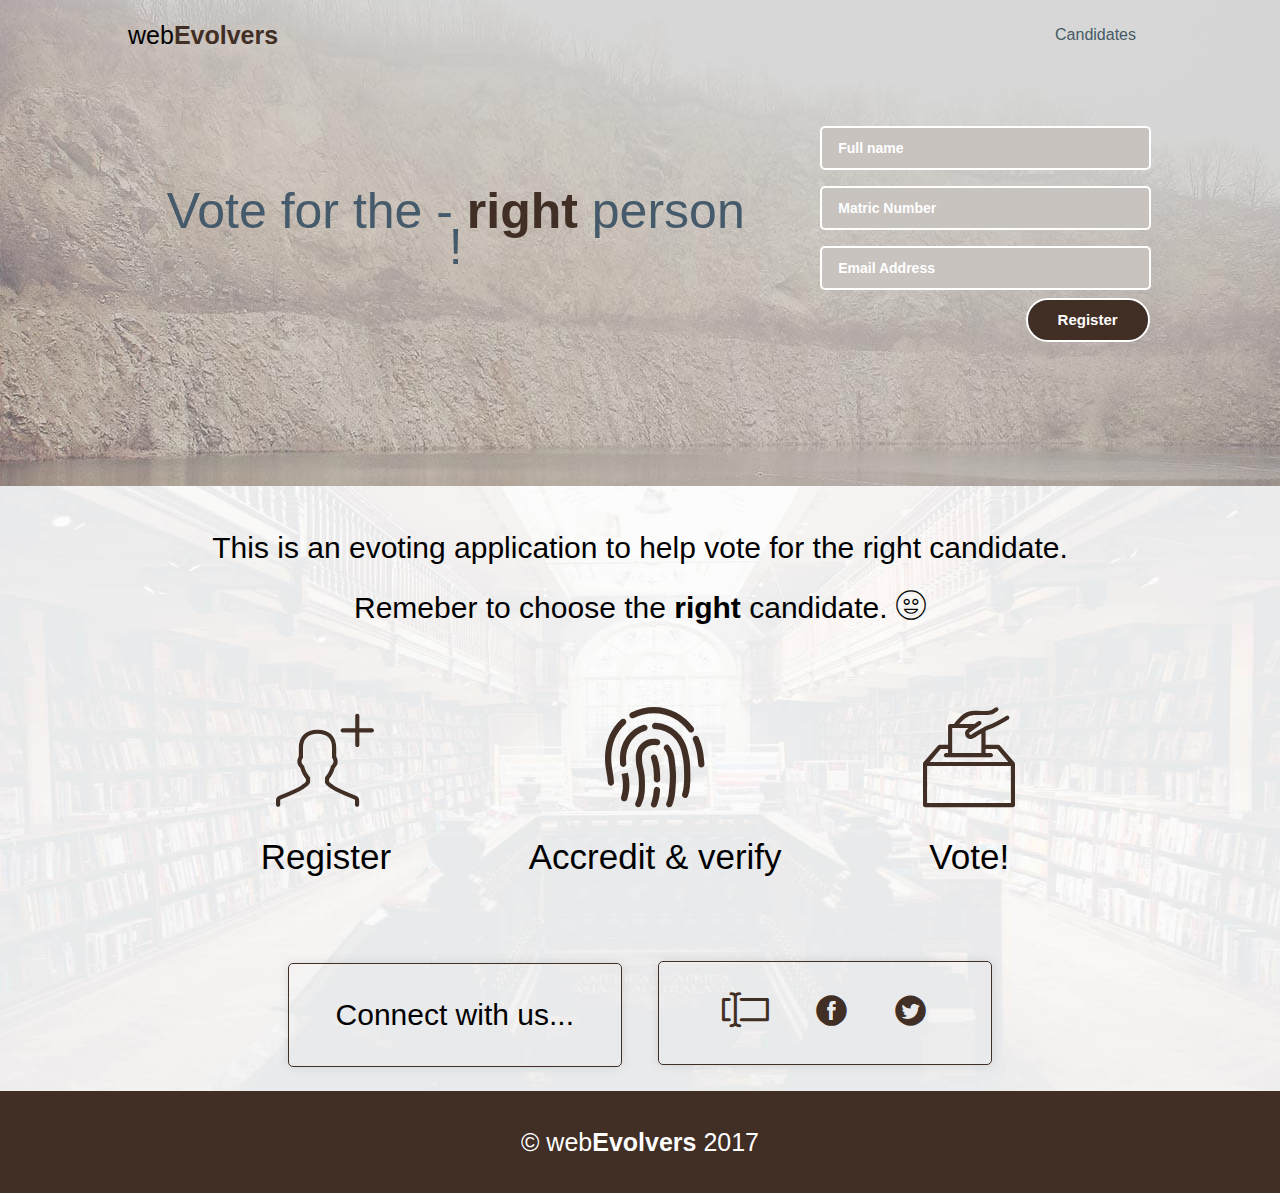
==== commit 5f79ad6f: "ui changes" ====
--- a/index.html
+++ b/index.html
@@ -24,8 +24,6 @@
                     <div class="three"></div>
                 </div>
                 <ul class="nav-menu">
-                    <!-- <li><a href="#">Login</a></li>
-                    <li><a href="#">Register</a></li> -->
                     <li><a href="#">Candidates</a></li>
                 </ul>
             </div>
--- a/assets/css/style.css
+++ b/assets/css/style.css
@@ -92,6 +92,9 @@
         margin: 0;
         border-bottom: 1px solid #EAEAEB;
     }
+    .navSectionWrapper > h1 {
+        font-size: px;
+    }
 } 
 
 .heroSection {
@@ -103,7 +106,7 @@
     padding: 1em 0 7em 0;
 }
 .heroSectionWrapper h1 {
-    padding: 1em;
+    padding: .5em;
     text-align: center;
     font-size: 50px;
     font-weight: 200;
@@ -168,7 +171,7 @@
     outline: none;
     border: 2px solid #fff;
     float: right;
-    margin-right: -1em;
+    margin-right: -2.3em;
 }
 @media only screen and (max-width: 560px){
     .heroContent {
@@ -184,6 +187,17 @@
     .heroContentRight > form > input:not(:last-child) {
         padding-left: 1em;
     }
+}
+@media only screen and (max-width: 700px){
+    .heroSectionWrapper h1 {
+        padding: .2em;
+    }
+    .heroSectionWrapper h1 {
+        font-size: 30px;
+    }
+    /* .input:last-child {
+        margin-right: -1em;
+    } */
 }
 
 
@@ -275,7 +289,21 @@
         margin: 1em 0;
     }
 }
-
+@media only screen and (max-width: 700px){ 
+    .votingAction h2 {
+        font-size: 25px;
+        font-weight: 200;
+        line-height: 40px;
+    }
+    .votingInfoItem > i {
+        font-size: 50px;
+    }
+    .votingInfoItem > h2 {
+        font-size: 25px;
+        font-weight: 300;
+        line-height: 70px;
+    }
+}
 
 .footerSection {
     text-align: center;
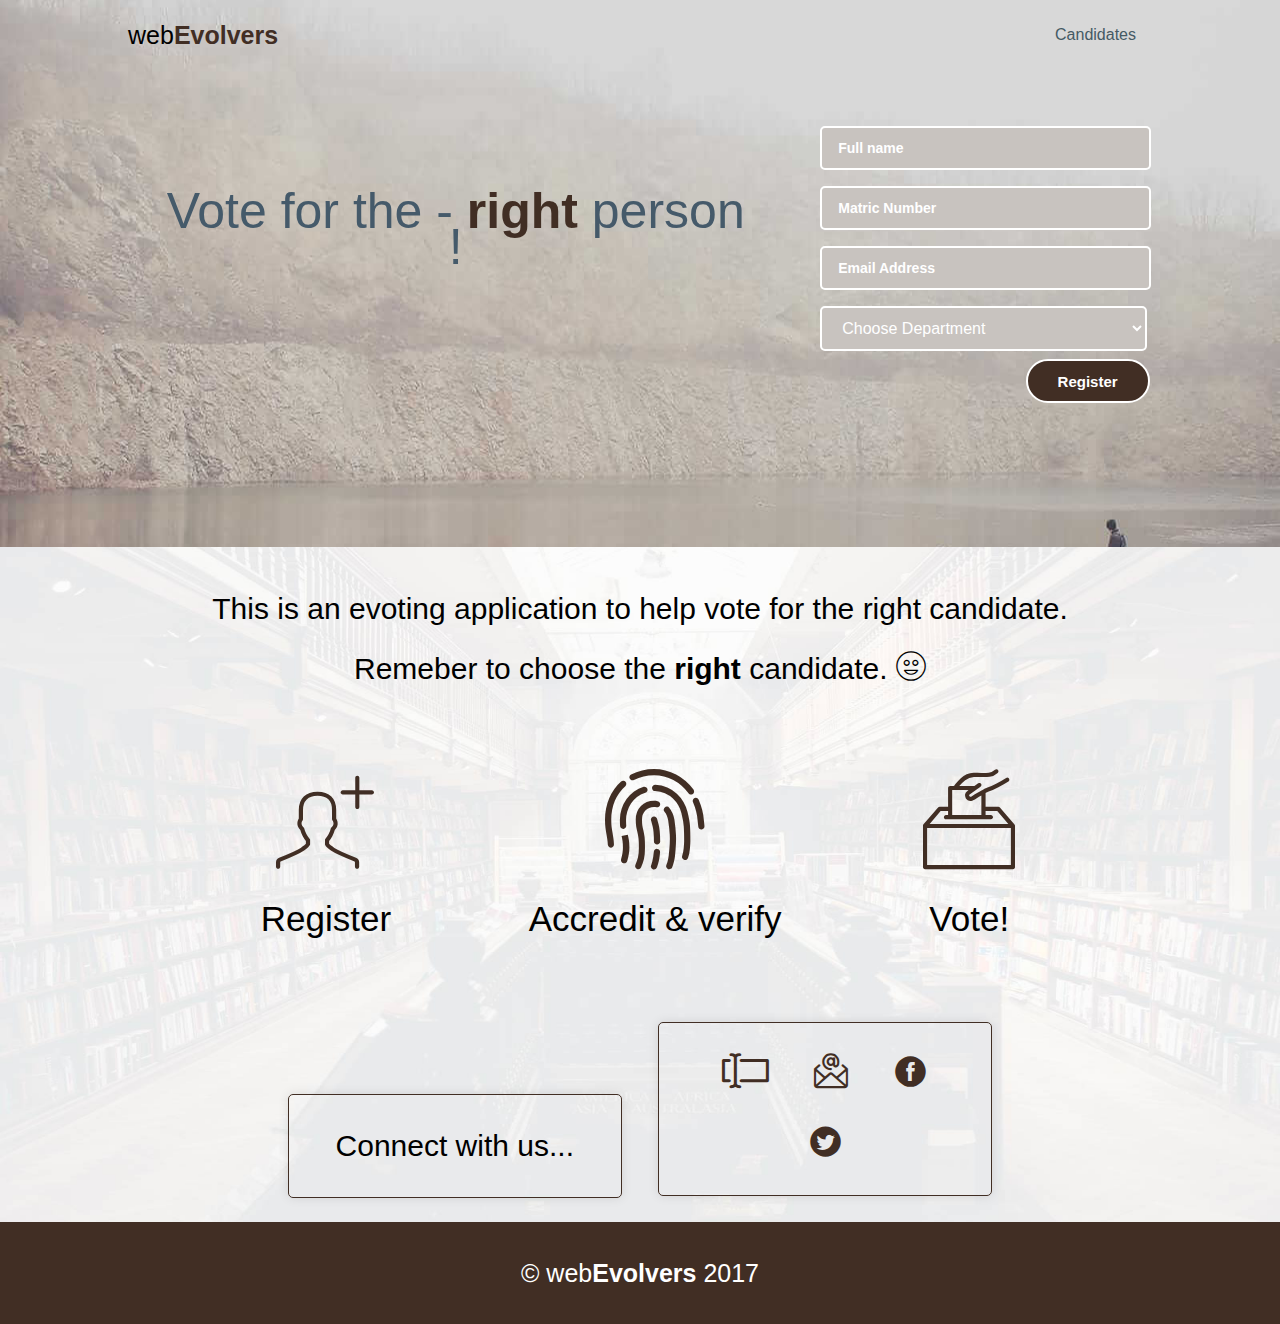
==== commit 10279458: "ui changes" ====
--- a/index.html
+++ b/index.html
@@ -36,11 +36,20 @@
                         <h1>Vote for the - <strong>right</strong> person !</h1>
                     </div>
                     <div class="heroContentRight">
-                        <form action="post" action="">
-                            <input type="text" placeholder="Full name">
-                            <input type="text" placeholder="Matric Number">
-                            <input type="password" placeholder="Email Address">
-                            <input type="submit" value="Register">
+                        <form method="post" action="">
+                            <input type="text" name="name" placeholder="Full name">
+                            <input type="text" name="matric" placeholder="Matric Number">
+                            <input type="password" name="email" placeholder="Email Address">
+                            <select name="department">
+                                <option>Choose Department</option>
+                                <option value="Computer Science">Computer Science</option>
+                                <option value="Fine Art">Fine Art</option>
+                                <option value="Food Technology">Food Technology</option>
+                            </select>
+                            <input type="submit" value="Register" name="register">
+                        </form>
+                        <form action="" action="">
+                            
                         </form>
                     </div>
                 </div>                
@@ -49,7 +58,6 @@
     </div>
 
     <div class="votingInfoSection">
-
         <div class="votingAction">
             <h2>
                 This is an evoting application to help vote for the right candidate. <br>
@@ -78,13 +86,16 @@
                     <p>Connect with us...</p>
                 </div>
                 <div class="linkItem">
-                    <a href="https://webevolvers.com" title="Check WebEvolvers website">
+                    <a target="_blank" href="https://webevolvers.com" title="Check WebEvolvers website">
                         <i class="os-icon os-icon-text-input"></i>
                     </a>
-                    <a href="https://facebook.com/webevolvers" title="Check our Facebook profile">
+                    <a target="mailto:akinolu52@gmail.com" href="https://webevolvers.com" title="Send WebEvolvers an email">
+                        <i class="os-icon os-icon-email-2-at2"></i>
+                    </a>
+                    <a target="_blank" href="https://facebook.com/webevolvers" title="Check our Facebook profile">
                         <i class="os-icon os-icon-facebook"></i>
                     </a>
-                    <a href="https://twitter.com/web_evolvers" title="Check our Twitter profile">
+                    <a target="_blank" href="https://twitter.com/web_evolvers" title="Check our Twitter profile">
                         <i class="os-icon os-icon-twitter"></i>
                     </a>
                 </div>
--- a/assets/css/style.css
+++ b/assets/css/style.css
@@ -161,6 +161,19 @@
     font-size: 14px;
     font-weight: 600;
 }
+.heroContentRight > form > select {
+    display: block;
+    margin: 0.5em 0;
+    border: 2px solid #fff;
+    line-height: 40px;
+    padding: .7em 1em;
+    outline: none;
+    background: #c8c3bf;
+    border-radius: 5px;
+    color: #fff;
+    width: 100%;
+    width: calc(100% + 2em);
+}
 input:last-child {
     background-color: rgb(65, 46, 36);
     font-weight: 600;
@@ -187,6 +200,9 @@
     .heroContentRight > form > input:not(:last-child) {
         padding-left: 1em;
     }
+    .heroContentRight > form > select {
+        width: 106%;
+    }
 }
 @media only screen and (max-width: 700px){
     .heroSectionWrapper h1 {
@@ -195,11 +211,10 @@
     .heroSectionWrapper h1 {
         font-size: 30px;
     }
-    /* .input:last-child {
-        margin-right: -1em;
-    } */
-}
-
+    input:last-child {
+        margin-right: -1.3em;
+    }    
+}
 
 .votingInfoSection {
     width: 100%;
@@ -296,13 +311,26 @@
         line-height: 40px;
     }
     .votingInfoItem > i {
-        font-size: 50px;
+        font-size: 35px;
     }
     .votingInfoItem > h2 {
         font-size: 25px;
         font-weight: 300;
         line-height: 70px;
     }
+    .linkItem {
+        width: 250px;
+    }
+    .linkItem p {
+        line-height: 40px;
+        font-size: 20px;
+    }
+    .linkItem a {
+        font-size: 25px;
+        font-weight: 300;
+        margin: 0.4em;
+        line-height: 50px;
+    }
 }
 
 .footerSection {
--- a/assets/icons/picons-thin/style.css
+++ b/assets/icons/picons-thin/style.css
@@ -1,2207 +1,2 @@
-@font-face {
-  font-family: 'piconsthin';
-  src:
-    url('fonts/piconsthin91a6.woff2?lkhde6') format('woff2'),
-    url('fonts/piconsthin91a6.ttf?lkhde6') format('truetype'),
-    url('fonts/piconsthin91a6.woff?lkhde6') format('woff'),
-    url('fonts/piconsthin91a6.svg?lkhde6#piconsthin') format('svg');
-  font-weight: normal;
-  font-style: normal;
-}
-
-[class^="picons-thin-icon-"], [class*=" picons-thin-icon-"] {
-  /* use !important to prevent issues with browser extensions that change fonts */
-  font-family: 'piconsthin' !important;
-  speak: none;
-  font-style: normal;
-  font-weight: normal;
-  font-variant: normal;
-  text-transform: none;
-  line-height: 1;
-
-  /* Better Font Rendering =========== */
-  -webkit-font-smoothing: antialiased;
-  -moz-osx-font-smoothing: grayscale;
-}
-
-.picons-thin-icon-thin-0001_compose_write_pencil_new:before {
-  content: "\e900";
-}
-.picons-thin-icon-thin-0002_write_pencil_new_edit:before {
-  content: "\e901";
-}
-.picons-thin-icon-thin-0003_write_pencil_new_edit:before {
-  content: "\e902";
-}
-.picons-thin-icon-thin-0004_pencil_ruler_drawing:before {
-  content: "\e903";
-}
-.picons-thin-icon-thin-0005_write_pen_handwriting_signing:before {
-  content: "\e904";
-}
-.picons-thin-icon-thin-0006_book_writing_reading_read_manual:before {
-  content: "\e905";
-}
-.picons-thin-icon-thin-0007_book_reading_read_bookmark:before {
-  content: "\e906";
-}
-.picons-thin-icon-thin-0008_book_reading_read_manual:before {
-  content: "\e907";
-}
-.picons-thin-icon-thin-0009_book_reading_read_manual:before {
-  content: "\e908";
-}
-.picons-thin-icon-thin-0010_newspaper_reading_news:before {
-  content: "\e909";
-}
-.picons-thin-icon-thin-0011_reading_glasses:before {
-  content: "\e90a";
-}
-.picons-thin-icon-thin-0012_notebook_paper_certificate:before {
-  content: "\e90b";
-}
-.picons-thin-icon-thin-0013_notebook_paper:before {
-  content: "\e90c";
-}
-.picons-thin-icon-thin-0014_notebook_paper_todo:before {
-  content: "\e90d";
-}
-.picons-thin-icon-thin-0015_fountain_pen:before {
-  content: "\e90e";
-}
-.picons-thin-icon-thin-0016_bookmarks_reading_book:before {
-  content: "\e90f";
-}
-.picons-thin-icon-thin-0017_office_archive:before {
-  content: "\e910";
-}
-.picons-thin-icon-thin-0018_office_trash_bin:before {
-  content: "\e911";
-}
-.picons-thin-icon-thin-0019_mobile_iphone:before {
-  content: "\e912";
-}
-.picons-thin-icon-thin-0020_ipad_reading_mobile:before {
-  content: "\e913";
-}
-.picons-thin-icon-thin-0021_calendar_month_day_planner:before {
-  content: "\e914";
-}
-.picons-thin-icon-thin-0022_calendar_month_day_planner:before {
-  content: "\e915";
-}
-.picons-thin-icon-thin-0023_calendar_month_day_planner_events:before {
-  content: "\e916";
-}
-.picons-thin-icon-thin-0024_calendar_month_day_planner_events:before {
-  content: "\e917";
-}
-.picons-thin-icon-thin-0025_alarm_clock_ringer_time_morning:before {
-  content: "\e918";
-}
-.picons-thin-icon-thin-0026_time_watch_clock:before {
-  content: "\e919";
-}
-.picons-thin-icon-thin-0027_stopwatch_timer_running_time:before {
-  content: "\e91a";
-}
-.picons-thin-icon-thin-0028_time_watch_clock_wall:before {
-  content: "\e91b";
-}
-.picons-thin-icon-thin-0029_time_watch_clock_wall:before {
-  content: "\e91c";
-}
-.picons-thin-icon-thin-0030_wrist_watch_clock_time:before {
-  content: "\e91d";
-}
-.picons-thin-icon-thin-0031_pin_bookmark:before {
-  content: "\e91e";
-}
-.picons-thin-icon-thin-0032_flag:before {
-  content: "\e91f";
-}
-.picons-thin-icon-thin-0033_search_find_zoom:before {
-  content: "\e920";
-}
-.picons-thin-icon-thin-0034_search_find_zoom:before {
-  content: "\e921";
-}
-.picons-thin-icon-thin-0035_bookmark_tag:before {
-  content: "\e922";
-}
-.picons-thin-icon-thin-0036_share_facebook_social:before {
-  content: "\e923";
-}
-.picons-thin-icon-thin-0037_smiley_happy_like_face:before {
-  content: "\e924";
-}
-.picons-thin-icon-thin-0038_smiley_neutral_face:before {
-  content: "\e925";
-}
-.picons-thin-icon-thin-0039_smiley_sad_face_unhappy:before {
-  content: "\e926";
-}
-.picons-thin-icon-thin-0040_exit_logout_door_emergency_outside:before {
-  content: "\e927";
-}
-.picons-thin-icon-thin-0041_filter_funnel:before {
-  content: "\e928";
-}
-.picons-thin-icon-thin-0042_attachment:before {
-  content: "\e929";
-}
-.picons-thin-icon-thin-0043_eye_visibility_show_visible:before {
-  content: "\e92a";
-}
-.picons-thin-icon-thin-0044_eye_visibility_hide_invisible:before {
-  content: "\e92b";
-}
-.picons-thin-icon-thin-0045_home_house:before {
-  content: "\e92c";
-}
-.picons-thin-icon-thin-0046_home_house:before {
-  content: "\e92d";
-}
-.picons-thin-icon-thin-0047_home_flat:before {
-  content: "\e92e";
-}
-.picons-thin-icon-thin-0048_factory_work:before {
-  content: "\e92f";
-}
-.picons-thin-icon-thin-0049_settings_panel_equalizer_preferences:before {
-  content: "\e930";
-}
-.picons-thin-icon-thin-0050_settings_panel_equalizer_preferences:before {
-  content: "\e931";
-}
-.picons-thin-icon-thin-0051_settings_gear_preferences:before {
-  content: "\e932";
-}
-.picons-thin-icon-thin-0052_settings_gears_preferences_gearbox:before {
-  content: "\e933";
-}
-.picons-thin-icon-thin-0053_settings_tools_pipe:before {
-  content: "\e934";
-}
-.picons-thin-icon-thin-0054_settings_tools_configuration_preferences:before {
-  content: "\e935";
-}
-.picons-thin-icon-thin-0055_settings_tools_configuration_preferences:before {
-  content: "\e936";
-}
-.picons-thin-icon-thin-0056_bin_trash_recycle_delete_garbage_empty:before {
-  content: "\e937";
-}
-.picons-thin-icon-thin-0057_bin_trash_recycle_delete_garbage_full:before {
-  content: "\e938";
-}
-.picons-thin-icon-thin-0058_bin_trash_recycle_delete_garbage:before {
-  content: "\e939";
-}
-.picons-thin-icon-thin-0059_error_warning_danger_stop:before {
-  content: "\e93a";
-}
-.picons-thin-icon-thin-0060_error_warning_danger_stop_delete_exit:before {
-  content: "\e93b";
-}
-.picons-thin-icon-thin-0061_error_warning_alert_attention:before {
-  content: "\e93c";
-}
-.picons-thin-icon-thin-0062_unable_unavailable_error:before {
-  content: "\e93d";
-}
-.picons-thin-icon-thin-0063_text_line_view:before {
-  content: "\e93e";
-}
-.picons-thin-icon-thin-0064_bullet_list_view:before {
-  content: "\e93f";
-}
-.picons-thin-icon-thin-0065_bullet_list_view:before {
-  content: "\e940";
-}
-.picons-thin-icon-thin-0066_grid_view:before {
-  content: "\e941";
-}
-.picons-thin-icon-thin-0067_line_thumb_view:before {
-  content: "\e942";
-}
-.picons-thin-icon-thin-0068_text_image_article_view:before {
-  content: "\e943";
-}
-.picons-thin-icon-thin-0069_box_load_package_module:before {
-  content: "\e944";
-}
-.picons-thin-icon-thin-0069a_menu_hambuger:before {
-  content: "\e945";
-}
-.picons-thin-icon-thin-0070_paper_role:before {
-  content: "\e946";
-}
-.picons-thin-icon-thin-0071_document_file_paper:before {
-  content: "\e947";
-}
-.picons-thin-icon-thin-0072_document_file_paper_text:before {
-  content: "\e948";
-}
-.picons-thin-icon-thin-0073_documents_files_paper_text_archive_copy:before {
-  content: "\e949";
-}
-.picons-thin-icon-thin-0074_document_file_delete_remove_error:before {
-  content: "\e94a";
-}
-.picons-thin-icon-thin-0075_document_file_paper_text_article_blog_template:before {
-  content: "\e94b";
-}
-.picons-thin-icon-thin-0076_document_file_zip_archive_compressed_rar:before {
-  content: "\e94c";
-}
-.picons-thin-icon-thin-0077_document_file_pdf_adobe_acrobat:before {
-  content: "\e94d";
-}
-.picons-thin-icon-thin-0078_document_file_word_office_doc_text:before {
-  content: "\e94e";
-}
-.picons-thin-icon-thin-0079_document_file_cloud_sync_backup:before {
-  content: "\e94f";
-}
-.picons-thin-icon-thin-0080_file_code_programming_dev_binary:before {
-  content: "\e950";
-}
-.picons-thin-icon-thin-0081_video_movie_file_player:before {
-  content: "\e951";
-}
-.picons-thin-icon-thin-0082_image_photo_file:before {
-  content: "\e952";
-}
-.picons-thin-icon-thin-0083_font_file_ttf_otf_type_text:before {
-  content: "\e953";
-}
-.picons-thin-icon-thin-0084_file_preferences_settings:before {
-  content: "\e954";
-}
-.picons-thin-icon-thin-0085_file_search_find_replace_zoom_view:before {
-  content: "\e955";
-}
-.picons-thin-icon-thin-0086_import_file_load:before {
-  content: "\e956";
-}
-.picons-thin-icon-thin-0087_export_file:before {
-  content: "\e957";
-}
-.picons-thin-icon-thin-0088_download_file:before {
-  content: "\e958";
-}
-.picons-thin-icon-thin-0089_upload_file:before {
-  content: "\e959";
-}
-.picons-thin-icon-thin-0090_cv_curriculum_vitae_job_life:before {
-  content: "\e95a";
-}
-.picons-thin-icon-thin-0091_file_profile_user_personal:before {
-  content: "\e95b";
-}
-.picons-thin-icon-thin-0092_file_profile_user_personal:before {
-  content: "\e95c";
-}
-.picons-thin-icon-thin-0093_list_bullets:before {
-  content: "\e95d";
-}
-.picons-thin-icon-thin-0094_file_table:before {
-  content: "\e95e";
-}
-.picons-thin-icon-thin-0095_file_protected_password_security:before {
-  content: "\e95f";
-}
-.picons-thin-icon-thin-0096_file_attachment:before {
-  content: "\e960";
-}
-.picons-thin-icon-thin-0097_file_text_long:before {
-  content: "\e961";
-}
-.picons-thin-icon-thin-0098_file_document_legal_text:before {
-  content: "\e962";
-}
-.picons-thin-icon-thin-0099_legal_document_law_license:before {
-  content: "\e963";
-}
-.picons-thin-icon-thin-0100_to_do_list_reminder_done:before {
-  content: "\e964";
-}
-.picons-thin-icon-thin-0101_notes_text_notebook:before {
-  content: "\e965";
-}
-.picons-thin-icon-thin-0102_notebook_to_do_bullets_list:before {
-  content: "\e966";
-}
-.picons-thin-icon-thin-0103_box_clipboard:before {
-  content: "\e967";
-}
-.picons-thin-icon-thin-0104_load_upload_clipboard_box:before {
-  content: "\e968";
-}
-.picons-thin-icon-thin-0105_download_clipboard_box:before {
-  content: "\e969";
-}
-.picons-thin-icon-thin-0106_clipboard_box_archive_documents:before {
-  content: "\e96a";
-}
-.picons-thin-icon-thin-0107_zoom_in:before {
-  content: "\e96b";
-}
-.picons-thin-icon-thin-0108_zoom_out:before {
-  content: "\e96c";
-}
-.picons-thin-icon-thin-0109_search_find_files_folder:before {
-  content: "\e96d";
-}
-.picons-thin-icon-thin-0110_folder:before {
-  content: "\e96e";
-}
-.picons-thin-icon-thin-0111_folder_files_documents:before {
-  content: "\e96f";
-}
-.picons-thin-icon-thin-0112_folder_images_photos:before {
-  content: "\e970";
-}
-.picons-thin-icon-thin-0113_folder_password_protected_secure_private:before {
-  content: "\e971";
-}
-.picons-thin-icon-thin-0114_folder_cloud_sync_backup:before {
-  content: "\e972";
-}
-.picons-thin-icon-thin-0115_folder_preferences_options_settings:before {
-  content: "\e973";
-}
-.picons-thin-icon-thin-0116_folder_upload:before {
-  content: "\e974";
-}
-.picons-thin-icon-thin-0117_folder_documents_revert_history:before {
-  content: "\e975";
-}
-.picons-thin-icon-thin-0118_folder_open:before {
-  content: "\e976";
-}
-.picons-thin-icon-thin-0119_folder_open_full_documents:before {
-  content: "\e977";
-}
-.picons-thin-icon-thin-0120_download_computer:before {
-  content: "\e978";
-}
-.picons-thin-icon-thin-0121_download_file:before {
-  content: "\e979";
-}
-.picons-thin-icon-thin-0122_download_file_computer_drive:before {
-  content: "\e97a";
-}
-.picons-thin-icon-thin-0123_download_cloud_file_sync:before {
-  content: "\e97b";
-}
-.picons-thin-icon-thin-0124_upload_cloud_file_sync_backup:before {
-  content: "\e97c";
-}
-.picons-thin-icon-thin-0125_cloud_sync:before {
-  content: "\e97d";
-}
-.picons-thin-icon-thin-0126_cloud_upload_backup:before {
-  content: "\e97e";
-}
-.picons-thin-icon-thin-0127_cloud_sync_error:before {
-  content: "\e97f";
-}
-.picons-thin-icon-thin-0128_upload_load_share:before {
-  content: "\e980";
-}
-.picons-thin-icon-thin-0129_download:before {
-  content: "\e981";
-}
-.picons-thin-icon-thin-0130_structure_map_files:before {
-  content: "\e982";
-}
-.picons-thin-icon-thin-0131_arrow_back_undo:before {
-  content: "\e983";
-}
-.picons-thin-icon-thin-0132_arrow_back_left:before {
-  content: "\e984";
-}
-.picons-thin-icon-thin-0133_arrow_right_next:before {
-  content: "\e985";
-}
-.picons-thin-icon-thin-0134_arrow_rotate_left_counter_clockwise:before {
-  content: "\e986";
-}
-.picons-thin-icon-thin-0135_arrow_rotate_right_clockwise:before {
-  content: "\e987";
-}
-.picons-thin-icon-thin-0136_rotation_lock:before {
-  content: "\e988";
-}
-.picons-thin-icon-thin-0137_zoom_expand_maximize_window:before {
-  content: "\e989";
-}
-.picons-thin-icon-thin-0138_expand_move_window_full_screen:before {
-  content: "\e98a";
-}
-.picons-thin-icon-thin-0139_window_new_extern_full_screen_maximize:before {
-  content: "\e98b";
-}
-.picons-thin-icon-thin-0140_airplay_screen_sharing:before {
-  content: "\e98c";
-}
-.picons-thin-icon-thin-0141_rotate_back_revert_undo:before {
-  content: "\e98d";
-}
-.picons-thin-icon-thin-0142_rotate_sync:before {
-  content: "\e98e";
-}
-.picons-thin-icon-thin-0143_rotate_clockwise:before {
-  content: "\e98f";
-}
-.picons-thin-icon-thin-0144_arrows_play_shuffle:before {
-  content: "\e990";
-}
-.picons-thin-icon-thin-0145_arrows_play_repeat:before {
-  content: "\e991";
-}
-.picons-thin-icon-thin-0146_arrows_fast_forward:before {
-  content: "\e992";
-}
-.picons-thin-icon-thin-0147_arrows_divide_split:before {
-  content: "\e993";
-}
-.picons-thin-icon-thin-0148_arrows_directions_left_right:before {
-  content: "\e994";
-}
-.picons-thin-icon-thin-0149_arrows_curves:before {
-  content: "\e995";
-}
-.picons-thin-icon-thin-0150_resize_left_right:before {
-  content: "\e996";
-}
-.picons-thin-icon-thin-0151_plus_add_new:before {
-  content: "\e997";
-}
-.picons-thin-icon-thin-0152_minus_delete_remove:before {
-  content: "\e998";
-}
-.picons-thin-icon-thin-0153_delete_exit_remove_close:before {
-  content: "\e999";
-}
-.picons-thin-icon-thin-0154_ok_successful_check:before {
-  content: "\e99a";
-}
-.picons-thin-icon-thin-0155_delete_remove_exit_close_checkbox:before {
-  content: "\e99b";
-}
-.picons-thin-icon-thin-0156_checkbox_ok_successful:before {
-  content: "\e99c";
-}
-.picons-thin-icon-thin-0157_arrow_back_left:before {
-  content: "\e99d";
-}
-.picons-thin-icon-thin-0158_arrow_next_right:before {
-  content: "\e99e";
-}
-.picons-thin-icon-thin-0159_arrow_back_left:before {
-  content: "\e99f";
-}
-.picons-thin-icon-thin-0160_arrow_next_right:before {
-  content: "\e9a0";
-}
-.picons-thin-icon-thin-0161_on_off_switch_toggle_settings_preferences:before {
-  content: "\e9a1";
-}
-.picons-thin-icon-thin-0162_on_off_switch_toggle_settings_preferences:before {
-  content: "\e9a2";
-}
-.picons-thin-icon-thin-0163_on_off_switch_toggle_settings_preferences:before {
-  content: "\e9a3";
-}
-.picons-thin-icon-thin-0164_on_off_switch_toggle_settings_preferences:before {
-  content: "\e9a4";
-}
-.picons-thin-icon-thin-0165_on_off_switch_toggle_settings_preferences:before {
-  content: "\e9a5";
-}
-.picons-thin-icon-thin-0166_back_delete_backspace:before {
-  content: "\e9a6";
-}
-.picons-thin-icon-thin-0167_plus_minus:before {
-  content: "\e9a7";
-}
-.picons-thin-icon-thin-0168_check_ok_yes_no:before {
-  content: "\e9a8";
-}
-.picons-thin-icon-thin-0169_target_circles:before {
-  content: "\e9a9";
-}
-.picons-thin-icon-thin-0170_puzzle_modules_build:before {
-  content: "\e9aa";
-}
-.picons-thin-icon-thin-0171_filter_funnel:before {
-  content: "\e9ab";
-}
-.picons-thin-icon-thin-0172_structure_menu_submenu_navigation:before {
-  content: "\e9ac";
-}
-.picons-thin-icon-thin-0173_structure_menu_submenu_navigation:before {
-  content: "\e9ad";
-}
-.picons-thin-icon-thin-0174_archive_open_slide:before {
-  content: "\e9ae";
-}
-.picons-thin-icon-thin-0175_slideshow:before {
-  content: "\e9af";
-}
-.picons-thin-icon-thin-0176_module_connection_plugin:before {
-  content: "\e9b0";
-}
-.picons-thin-icon-thin-0177_puzzle_module_connect:before {
-  content: "\e9b1";
-}
-.picons-thin-icon-thin-0178_add_more_layers_slides:before {
-  content: "\e9b2";
-}
-.picons-thin-icon-thin-0179_layers_slides:before {
-  content: "\e9b3";
-}
-.picons-thin-icon-thin-0180_www_website_address_url_browser:before {
-  content: "\e9b4";
-}
-.picons-thin-icon-thin-0181_dropdown_menu_select_option_form:before {
-  content: "\e9b5";
-}
-.picons-thin-icon-thin-0182_screen_ok_success:before {
-  content: "\e9b6";
-}
-.picons-thin-icon-thin-0183_screen_text:before {
-  content: "\e9b7";
-}
-.picons-thin-icon-thin-0184_screen_text_images_presentation:before {
-  content: "\e9b8";
-}
-.picons-thin-icon-thin-0185_screen_grid_images:before {
-  content: "\e9b9";
-}
-.picons-thin-icon-thin-0186_window_text_images:before {
-  content: "\e9ba";
-}
-.picons-thin-icon-thin-0187_window_graph_analytics:before {
-  content: "\e9bb";
-}
-.picons-thin-icon-thin-0188_window_text_msg_box:before {
-  content: "\e9bc";
-}
-.picons-thin-icon-thin-0189_window_alert_notification_warning_error:before {
-  content: "\e9bd";
-}
-.picons-thin-icon-thin-0190_window_error_danger_stop:before {
-  content: "\e9be";
-}
-.picons-thin-icon-thin-0191_window_application_cursor:before {
-  content: "\e9bf";
-}
-.picons-thin-icon-thin-0192_window_application_code_shell_terminal:before {
-  content: "\e9c0";
-}
-.picons-thin-icon-thin-0193_window_application_settings_preferences:before {
-  content: "\e9c1";
-}
-.picons-thin-icon-thin-0194_layout_columns_sidemenu:before {
-  content: "\e9c2";
-}
-.picons-thin-icon-thin-0195_layout_columns_three:before {
-  content: "\e9c3";
-}
-.picons-thin-icon-thin-0196_layout_columns_title:before {
-  content: "\e9c4";
-}
-.picons-thin-icon-thin-0197_layout_grid_view:before {
-  content: "\e9c5";
-}
-.picons-thin-icon-thin-0198_battery_charge_empty:before {
-  content: "\e9c6";
-}
-.picons-thin-icon-thin-0199_battery_charge_empty:before {
-  content: "\e9c7";
-}
-.picons-thin-icon-thin-0200_battery_charge_half_empty:before {
-  content: "\e9c8";
-}
-.picons-thin-icon-thin-0201_battery_charge_full:before {
-  content: "\e9c9";
-}
-.picons-thin-icon-thin-0202_battery_charge_full:before {
-  content: "\e9ca";
-}
-.picons-thin-icon-thin-0203_battery_charging_energy:before {
-  content: "\e9cb";
-}
-.picons-thin-icon-thin-0204_bullets_list_radiobuttons:before {
-  content: "\e9cc";
-}
-.picons-thin-icon-thin-0205_bullets_list:before {
-  content: "\e9cd";
-}
-.picons-thin-icon-thin-0206_list_checkbox_todo:before {
-  content: "\e9ce";
-}
-.picons-thin-icon-thin-0207_list_checkbox_todo_done:before {
-  content: "\e9cf";
-}
-.picons-thin-icon-thin-0208_grid_view:before {
-  content: "\e9d0";
-}
-.picons-thin-icon-thin-0209_radiobuttons_bullets_lines:before {
-  content: "\e9d1";
-}
-.picons-thin-icon-thin-0210_checkboxes_lines_check:before {
-  content: "\e9d2";
-}
-.picons-thin-icon-thin-0234_text_align_left_paragraph:before {
-  content: "\e9d3";
-}
-.picons-thin-icon-thin-0235_text_align_center_paragraph:before {
-  content: "\e9d4";
-}
-.picons-thin-icon-thin-0236_text_align_right_paragraph:before {
-  content: "\e9d5";
-}
-.picons-thin-icon-thin-0237_text_align_justify_last_line_left_paragraph:before {
-  content: "\e9d6";
-}
-.picons-thin-icon-thin-0238_text_align_justify_last_line_right_paragraph:before {
-  content: "\e9d7";
-}
-.picons-thin-icon-thin-0239_text_align_justify_paragraph:before {
-  content: "\e9d8";
-}
-.picons-thin-icon-thin-0240_text_align_right_indent:before {
-  content: "\e9d9";
-}
-.picons-thin-icon-thin-0241_text_align_left_indent:before {
-  content: "\e9da";
-}
-.picons-thin-icon-thin-0242_text_line_height_leading:before {
-  content: "\e9db";
-}
-.picons-thin-icon-thin-0243_text_line_height_leading:before {
-  content: "\e9dc";
-}
-.picons-thin-icon-thin-0244_text_bullets_list:before {
-  content: "\e9dd";
-}
-.picons-thin-icon-thin-0245_text_numbered_list:before {
-  content: "\e9de";
-}
-.picons-thin-icon-thin-0246_text_font_size_smaller:before {
-  content: "\e9df";
-}
-.picons-thin-icon-thin-0247_text_font_size_larger:before {
-  content: "\e9e0";
-}
-.picons-thin-icon-thin-0248_text_paragraph_indent_right:before {
-  content: "\e9e1";
-}
-.picons-thin-icon-thin-0249_text_paragraph_indent_left:before {
-  content: "\e9e2";
-}
-.picons-thin-icon-thin-0250_text_line_order:before {
-  content: "\e9e3";
-}
-.picons-thin-icon-thin-0251_text_paragraph_line_spacing:before {
-  content: "\e9e4";
-}
-.picons-thin-icon-thin-0252_text_spelling_check:before {
-  content: "\e9e5";
-}
-.picons-thin-icon-thin-0253_image_frame_size_rotate_resize:before {
-  content: "\e9e6";
-}
-.picons-thin-icon-thin-0254_copy:before {
-  content: "\e9e7";
-}
-.picons-thin-icon-thin-0255_paste_clipboard:before {
-  content: "\e9e8";
-}
-.picons-thin-icon-thin-0256_input_box_text_edit:before {
-  content: "\e9e9";
-}
-.picons-thin-icon-thin-0257_button:before {
-  content: "\e9ea";
-}
-.picons-thin-icon-thin-0258_code_html:before {
-  content: "\e9eb";
-}
-.picons-thin-icon-thin-0259_code_html:before {
-  content: "\e9ec";
-}
-.picons-thin-icon-thin-0260_link_url_chain_hyperlink:before {
-  content: "\e9ed";
-}
-.picons-thin-icon-thin-0261_unlink_url_unchain_hyperlink:before {
-  content: "\e9ee";
-}
-.picons-thin-icon-thin-0262_remove_clear_text_style:before {
-  content: "\e9ef";
-}
-.picons-thin-icon-thin-0263_text_font_typography:before {
-  content: "\e9f0";
-}
-.picons-thin-icon-thin-0264_text_style_bold:before {
-  content: "\e9f1";
-}
-.picons-thin-icon-thin-0265_text_style_italic:before {
-  content: "\e9f2";
-}
-.picons-thin-icon-thin-0266_text_style_underline:before {
-  content: "\e9f3";
-}
-.picons-thin-icon-thin-0267_text_style_strikethrough:before {
-  content: "\e9f4";
-}
-.picons-thin-icon-thin-0268_text_style_superscript:before {
-  content: "\e9f5";
-}
-.picons-thin-icon-thin-0269_text_style_subscript:before {
-  content: "\e9f6";
-}
-.picons-thin-icon-thin-0270_image_frame_crop_resize:before {
-  content: "\e9f7";
-}
-.picons-thin-icon-thin-0271_text_image_align_wrap:before {
-  content: "\e9f8";
-}
-.picons-thin-icon-thin-0272_text_image_align_top_bottom:before {
-  content: "\e9f9";
-}
-.picons-thin-icon-thin-0273_video_multimedia_movie:before {
-  content: "\e9fa";
-}
-.picons-thin-icon-thin-0274_chat_message_comment_bubble:before {
-  content: "\e9fb";
-}
-.picons-thin-icon-thin-0275_chat_message_comment_bubble_typing:before {
-  content: "\e9fc";
-}
-.picons-thin-icon-thin-0276_chat_message_comment_bubble_add_new:before {
-  content: "\e9fd";
-}
-.picons-thin-icon-thin-0277_chat_message_comment_bubble_like_favorite:before {
-  content: "\e9fe";
-}
-.picons-thin-icon-thin-0278_chat_message_comment_bubble_tweet_twitter:before {
-  content: "\e9ff";
-}
-.picons-thin-icon-thin-0279_chat_message_comment_bubble:before {
-  content: "\ea00";
-}
-.picons-thin-icon-thin-0280_chat_message_comment_bubble_reply_quote:before {
-  content: "\ea01";
-}
-.picons-thin-icon-thin-0281_chat_message_discussion_bubble_reply_conversation:before {
-  content: "\ea02";
-}
-.picons-thin-icon-thin-0282_chat_message_comment_bubble_cloud:before {
-  content: "\ea03";
-}
-.picons-thin-icon-thin-0283_chat_message_comment_bubble_cloud:before {
-  content: "\ea04";
-}
-.picons-thin-icon-thin-0284_message_text_like_favorite:before {
-  content: "\ea05";
-}
-.picons-thin-icon-thin-0285_chat_message_quote_reply:before {
-  content: "\ea06";
-}
-.picons-thin-icon-thin-0286_mobile_message_sms:before {
-  content: "\ea07";
-}
-.picons-thin-icon-thin-0287_mobile_message_sms:before {
-  content: "\ea08";
-}
-.picons-thin-icon-thin-0288_mobile_phone_call:before {
-  content: "\ea09";
-}
-.picons-thin-icon-thin-0289_mobile_phone_call_ringing_nfc:before {
-  content: "\ea0a";
-}
-.picons-thin-icon-thin-0290_phone_telephone_contact:before {
-  content: "\ea0b";
-}
-.picons-thin-icon-thin-0291_phone_mobile_contact:before {
-  content: "\ea0c";
-}
-.picons-thin-icon-thin-0292_phone_contact:before {
-  content: "\ea0d";
-}
-.picons-thin-icon-thin-0293_phone_call_number_dialer:before {
-  content: "\ea0e";
-}
-.picons-thin-icon-thin-0294_phone_call_ringing:before {
-  content: "\ea0f";
-}
-.picons-thin-icon-thin-0295_phone_hold_call:before {
-  content: "\ea10";
-}
-.picons-thin-icon-thin-0296_phone_call_contact:before {
-  content: "\ea11";
-}
-.picons-thin-icon-thin-0297_address_book_contacts:before {
-  content: "\ea12";
-}
-.picons-thin-icon-thin-0298_address_book_contacts:before {
-  content: "\ea13";
-}
-.picons-thin-icon-thin-0299_address_book_contacts:before {
-  content: "\ea14";
-}
-.picons-thin-icon-thin-0300_address_book_contacts:before {
-  content: "\ea15";
-}
-.picons-thin-icon-thin-0301_address_book_contacts:before {
-  content: "\ea16";
-}
-.picons-thin-icon-thin-0302_sim_card:before {
-  content: "\ea17";
-}
-.picons-thin-icon-thin-0303_notification_badge:before {
-  content: "\ea18";
-}
-.picons-thin-icon-thin-0304_chat_contact_support_help_conversation:before {
-  content: "\ea19";
-}
-.picons-thin-icon-thin-0305_chat_message_discussion_bubble_conversation:before {
-  content: "\ea1a";
-}
-.picons-thin-icon-thin-0306_chat_message_discussion_bubble_conversation:before {
-  content: "\ea1b";
-}
-.picons-thin-icon-thin-0307_chat_discussion_yes_no_pro_contra_conversation:before {
-  content: "\ea1c";
-}
-.picons-thin-icon-thin-0308_support_help:before {
-  content: "\ea1d";
-}
-.picons-thin-icon-thin-0309_support_help_talk_call:before {
-  content: "\ea1e";
-}
-.picons-thin-icon-thin-0310_support_help_talk_call:before {
-  content: "\ea1f";
-}
-.picons-thin-icon-thin-0311_stamp:before {
-  content: "\ea20";
-}
-.picons-thin-icon-thin-0312_post_stamp:before {
-  content: "\ea21";
-}
-.picons-thin-icon-thin-0313_email_at_sign:before {
-  content: "\ea22";
-}
-.picons-thin-icon-thin-0314_email_mail_post_card:before {
-  content: "\ea23";
-}
-.picons-thin-icon-thin-0315_email_mail_post_send:before {
-  content: "\ea24";
-}
-.picons-thin-icon-thin-0316_email_mail_post_open:before {
-  content: "\ea25";
-}
-.picons-thin-icon-thin-0317_send_post_paper_plane:before {
-  content: "\ea26";
-}
-.picons-thin-icon-thin-0318_email_attachment:before {
-  content: "\ea27";
-}
-.picons-thin-icon-thin-0319_email_mail_post_card:before {
-  content: "\ea28";
-}
-.picons-thin-icon-thin-0320_email_mail_post_card_sent_successful:before {
-  content: "\ea29";
-}
-.picons-thin-icon-thin-0321_email_mail_post_at:before {
-  content: "\ea2a";
-}
-.picons-thin-icon-thin-0322_mail_post_box:before {
-  content: "\ea2b";
-}
-.picons-thin-icon-thin-0323_computer_desktop:before {
-  content: "\ea2c";
-}
-.picons-thin-icon-thin-0324_computer_screen:before {
-  content: "\ea2d";
-}
-.picons-thin-icon-thin-0325_computer_screen_cloud:before {
-  content: "\ea2e";
-}
-.picons-thin-icon-thin-0326_computer_screen_users_profile:before {
-  content: "\ea2f";
-}
-.picons-thin-icon-thin-0327_computer_screen_settings_preferences:before {
-  content: "\ea30";
-}
-.picons-thin-icon-thin-0328_computer_screen_locked_password_protected_security:before {
-  content: "\ea31";
-}
-.picons-thin-icon-thin-0329_computer_laptop_user_login:before {
-  content: "\ea32";
-}
-.picons-thin-icon-thin-0330_computer_laptop_download:before {
-  content: "\ea33";
-}
-.picons-thin-icon-thin-0331_computer_laptop_analytics_graph:before {
-  content: "\ea34";
-}
-.picons-thin-icon-thin-0332_computer_laptop_website_url_www:before {
-  content: "\ea35";
-}
-.picons-thin-icon-thin-0333_printer:before {
-  content: "\ea36";
-}
-.picons-thin-icon-thin-0334_shredder_paper:before {
-  content: "\ea37";
-}
-.picons-thin-icon-thin-0335_cd_dvd_disc_software:before {
-  content: "\ea38";
-}
-.picons-thin-icon-thin-0336_disc_floppy_save_software:before {
-  content: "\ea39";
-}
-.picons-thin-icon-thin-0337_keyboard_connect:before {
-  content: "\ea3a";
-}
-.picons-thin-icon-thin-0338_keyboard_wired:before {
-  content: "\ea3b";
-}
-.picons-thin-icon-thin-0339_keyboard_wireless:before {
-  content: "\ea3c";
-}
-.picons-thin-icon-thin-0340_mouse:before {
-  content: "\ea3d";
-}
-.picons-thin-icon-thin-0341_mouse_wireless:before {
-  content: "\ea3e";
-}
-.picons-thin-icon-thin-0342_remote_control:before {
-  content: "\ea3f";
-}
-.picons-thin-icon-thin-0343_ipad_tablet:before {
-  content: "\ea40";
-}
-.picons-thin-icon-thin-0344_iphone_mobile:before {
-  content: "\ea41";
-}
-.picons-thin-icon-thin-0345_chip_cpu_64_bit_processor:before {
-  content: "\ea42";
-}
-.picons-thin-icon-thin-0346_magnet:before {
-  content: "\ea43";
-}
-.picons-thin-icon-thin-0347_usb:before {
-  content: "\ea44";
-}
-.picons-thin-icon-thin-0348_thunderbolt:before {
-  content: "\ea45";
-}
-.picons-thin-icon-thin-0349_usb_connect:before {
-  content: "\ea46";
-}
-.picons-thin-icon-thin-0350_apple_connect:before {
-  content: "\ea47";
-}
-.picons-thin-icon-thin-0351_apple_lightning_connect:before {
-  content: "\ea48";
-}
-.picons-thin-icon-thin-0352_apple_lightning_connect:before {
-  content: "\ea49";
-}
-.picons-thin-icon-thin-0353_wi-fi_wlan_connect_internet:before {
-  content: "\ea4a";
-}
-.picons-thin-icon-thin-0354_wi-fi_wlan_connect_internet:before {
-  content: "\ea4b";
-}
-.picons-thin-icon-thin-0355_wi-fi_wlan_router:before {
-  content: "\ea4c";
-}
-.picons-thin-icon-thin-0356_database:before {
-  content: "\ea4d";
-}
-.picons-thin-icon-thin-0357_database_remote:before {
-  content: "\ea4e";
-}
-.picons-thin-icon-thin-0358_database_raid:before {
-  content: "\ea4f";
-}
-.picons-thin-icon-thin-0359_server_hosting:before {
-  content: "\ea50";
-}
-.picons-thin-icon-thin-0360_network_connection_lan_computers:before {
-  content: "\ea51";
-}
-.picons-thin-icon-thin-0361_network_lan_drives_backup_remote:before {
-  content: "\ea52";
-}
-.picons-thin-icon-thin-0362_network_remote_folder_drive:before {
-  content: "\ea53";
-}
-.picons-thin-icon-thin-0363_network_connection_computer_folder:before {
-  content: "\ea54";
-}
-.picons-thin-icon-thin-0364_network_connection_computers:before {
-  content: "\ea55";
-}
-.picons-thin-icon-thin-0365_network_connection_computers:before {
-  content: "\ea56";
-}
-.picons-thin-icon-thin-0366_satellite_connection:before {
-  content: "\ea57";
-}
-.picons-thin-icon-thin-0367_satellite_connection:before {
-  content: "\ea58";
-}
-.picons-thin-icon-thin-0368_home_wi_fi_wireless_network:before {
-  content: "\ea59";
-}
-.picons-thin-icon-thin-0369_wi-fi_wlan_connect_internet_signal_antenna:before {
-  content: "\ea5a";
-}
-.picons-thin-icon-thin-0370_wi-fi_wlan_connect_internet_signal_antenna:before {
-  content: "\ea5b";
-}
-.picons-thin-icon-thin-0371_bluetooth:before {
-  content: "\ea5c";
-}
-.picons-thin-icon-thin-0372_connection_wireless:before {
-  content: "\ea5d";
-}
-.picons-thin-icon-thin-0373_connection_world_internet_worldwide:before {
-  content: "\ea5e";
-}
-.picons-thin-icon-thin-0374_connection_world_internet_worldwide:before {
-  content: "\ea5f";
-}
-.picons-thin-icon-thin-0375_screen_analytics_line_graph:before {
-  content: "\ea60";
-}
-.picons-thin-icon-thin-0376_screen_analytics_line_graph_growth:before {
-  content: "\ea61";
-}
-.picons-thin-icon-thin-0377_screen_analytics_pie_graph:before {
-  content: "\ea62";
-}
-.picons-thin-icon-thin-0378_analytics_presentation_statistics_graph:before {
-  content: "\ea63";
-}
-.picons-thin-icon-thin-0379_business_suitcase:before {
-  content: "\ea64";
-}
-.picons-thin-icon-thin-0380_line_structure_hierarchy:before {
-  content: "\ea65";
-}
-.picons-thin-icon-thin-0381_line_structure_relations_hierarchy:before {
-  content: "\ea66";
-}
-.picons-thin-icon-thin-0382_graph_columns_statistics:before {
-  content: "\ea67";
-}
-.picons-thin-icon-thin-0383_graph_columns_growth_statistics:before {
-  content: "\ea68";
-}
-.picons-thin-icon-thin-0384_graph_columns_drop_statistics:before {
-  content: "\ea69";
-}
-.picons-thin-icon-thin-0385_graph_pie_chart_statistics:before {
-  content: "\ea6a";
-}
-.picons-thin-icon-thin-0386_graph_line_chart_statistics:before {
-  content: "\ea6b";
-}
-.picons-thin-icon-thin-0387_tie_business_man:before {
-  content: "\ea6c";
-}
-.picons-thin-icon-thin-0388_government_white_house_capitol:before {
-  content: "\ea6d";
-}
-.picons-thin-icon-thin-0389_gavel_hammer_law_judge_court:before {
-  content: "\ea6e";
-}
-.picons-thin-icon-thin-0390_scale_justice_law_attorney:before {
-  content: "\ea6f";
-}
-.picons-thin-icon-thin-0391_scale_justice_law_attorney:before {
-  content: "\ea70";
-}
-.picons-thin-icon-thin-0392_business_idea:before {
-  content: "\ea71";
-}
-.picons-thin-icon-thin-0393_hand_papers_payment:before {
-  content: "\ea72";
-}
-.picons-thin-icon-thin-0394_business_handshake_deal_contract_sign:before {
-  content: "\ea73";
-}
-.picons-thin-icon-thin-0395_analytics_graph_line_statistics:before {
-  content: "\ea74";
-}
-.picons-thin-icon-thin-0396_analytics_graph_line_statistics_stock:before {
-  content: "\ea75";
-}
-.picons-thin-icon-thin-0397_analytics_graph_line_statistics_presentation_keynote:before {
-  content: "\ea76";
-}
-.picons-thin-icon-thin-0398_presentation_powerpoint_keynote_meeting:before {
-  content: "\ea77";
-}
-.picons-thin-icon-thin-0399_meeting_presentation_speech_speaker_keynote:before {
-  content: "\ea78";
-}
-.picons-thin-icon-thin-0400_analytics_graph_line_statistics_stock:before {
-  content: "\ea79";
-}
-.picons-thin-icon-thin-0401_graph_growth_money_stock_inflation:before {
-  content: "\ea7a";
-}
-.picons-thin-icon-thin-0402_stock_money_growth_inflation:before {
-  content: "\ea7b";
-}
-.picons-thin-icon-thin-0403_money_usa_dollar:before {
-  content: "\ea7c";
-}
-.picons-thin-icon-thin-0404_money_europe_euro:before {
-  content: "\ea7d";
-}
-.picons-thin-icon-thin-0405_money_bag_dollar:before {
-  content: "\ea7e";
-}
-.picons-thin-icon-thin-0406_money_dollar_euro_currency_exchange_cash:before {
-  content: "\ea7f";
-}
-.picons-thin-icon-thin-0407_credit_card:before {
-  content: "\ea80";
-}
-.picons-thin-icon-thin-0408_wallet_money_payment:before {
-  content: "\ea81";
-}
-.picons-thin-icon-thin-0409_wallet_credit_card_money_payment:before {
-  content: "\ea82";
-}
-.picons-thin-icon-thin-0410_cash_register_payment:before {
-  content: "\ea83";
-}
-.picons-thin-icon-thin-0411_invoice_dollar_bill_payment:before {
-  content: "\ea84";
-}
-.picons-thin-icon-thin-0412_free:before {
-  content: "\ea85";
-}
-.picons-thin-icon-thin-0413_money_coins_jettons_chips:before {
-  content: "\ea86";
-}
-.picons-thin-icon-thin-0414_money_cash_coins_payment:before {
-  content: "\ea87";
-}
-.picons-thin-icon-thin-0415_saving_sale_discount_piggy_bank_pig:before {
-  content: "\ea88";
-}
-.picons-thin-icon-thin-0416_calculator:before {
-  content: "\ea89";
-}
-.picons-thin-icon-thin-0417_calculator:before {
-  content: "\ea8a";
-}
-.picons-thin-icon-thin-0418_bank_pantheon:before {
-  content: "\ea8b";
-}
-.picons-thin-icon-thin-0419_payment_mobile_nfc_apple_pay_cashless:before {
-  content: "\ea8c";
-}
-.picons-thin-icon-thin-0420_money_cash_coins_payment_dollars:before {
-  content: "\ea8d";
-}
-.picons-thin-icon-thin-0421_money_credit_card_coins_payment:before {
-  content: "\ea8e";
-}
-.picons-thin-icon-thin-0422_no_cash_payment_cashless:before {
-  content: "\ea8f";
-}
-.picons-thin-icon-thin-0423_coin_payment_chip:before {
-  content: "\ea90";
-}
-.picons-thin-icon-thin-0424_money_payment_dollar_cash:before {
-  content: "\ea91";
-}
-.picons-thin-icon-thin-0425_money_payment_dollar_cash:before {
-  content: "\ea92";
-}
-.picons-thin-icon-thin-0426_money_payment_dollars_coins_cash:before {
-  content: "\ea93";
-}
-.picons-thin-icon-thin-0427_money_payment_dollar_coins_chips:before {
-  content: "\ea94";
-}
-.picons-thin-icon-thin-0428_money_payment_dollar_bag_cash:before {
-  content: "\ea95";
-}
-.picons-thin-icon-thin-0429_money_payment_euro_bag_cash:before {
-  content: "\ea96";
-}
-.picons-thin-icon-thin-0430_money_payment_dollar_coins_cash:before {
-  content: "\ea97";
-}
-.picons-thin-icon-thin-0431_money_atm_machine_withdrawal_cash:before {
-  content: "\ea98";
-}
-.picons-thin-icon-thin-0432_atm_machine_withdrawal_credit_card:before {
-  content: "\ea99";
-}
-.picons-thin-icon-thin-0433_money_currency_exchange:before {
-  content: "\ea9a";
-}
-.picons-thin-icon-thin-0434_gold_reserve:before {
-  content: "\ea9b";
-}
-.picons-thin-icon-thin-0435_bitcoin_money:before {
-  content: "\ea9c";
-}
-.picons-thin-icon-thin-0436_bitcoin_wallet_payment:before {
-  content: "\ea9d";
-}
-.picons-thin-icon-thin-0436a_pound_britain_currency_money:before {
-  content: "\ea9e";
-}
-.picons-thin-icon-thin-0436b_pound_britain_currency_money:before {
-  content: "\ea9f";
-}
-.picons-thin-icon-thin-0437_tag_price_sale:before {
-  content: "\eaa0";
-}
-.picons-thin-icon-thin-0438_tag_price_sale_discount:before {
-  content: "\eaa1";
-}
-.picons-thin-icon-thin-0439_shopping_cart_basket_store:before {
-  content: "\eaa2";
-}
-.picons-thin-icon-thin-0440_shopping_cart_basket_store:before {
-  content: "\eaa3";
-}
-.picons-thin-icon-thin-0441_full_shopping_cart_basket_store:before {
-  content: "\eaa4";
-}
-.picons-thin-icon-thin-0442_shopping_cart_basket_store:before {
-  content: "\eaa5";
-}
-.picons-thin-icon-thin-0443_shopping_cart_basket_store:before {
-  content: "\eaa6";
-}
-.picons-thin-icon-thin-0444_price_discount_sale_coupon:before {
-  content: "\eaa7";
-}
-.picons-thin-icon-thin-0445_store_shop_shopping:before {
-  content: "\eaa8";
-}
-.picons-thin-icon-thin-0446_store_shop_shopping:before {
-  content: "\eaa9";
-}
-.picons-thin-icon-thin-0447_gift_wrapping:before {
-  content: "\eaaa";
-}
-.picons-thin-icon-thin-0448_shipping_box_delivery:before {
-  content: "\eaab";
-}
-.picons-thin-icon-thin-0449_fragile_shipping_box_delivery:before {
-  content: "\eaac";
-}
-.picons-thin-icon-thin-0450_shipping_box_delivery:before {
-  content: "\eaad";
-}
-.picons-thin-icon-thin-0451_shipping_box_delivery:before {
-  content: "\eaae";
-}
-.picons-thin-icon-thin-0452_archive_shipping_box_delivery:before {
-  content: "\eaaf";
-}
-.picons-thin-icon-thin-0453_shopping_bag_sale_store:before {
-  content: "\eab0";
-}
-.picons-thin-icon-thin-0454_shopping_bag_sale_store:before {
-  content: "\eab1";
-}
-.picons-thin-icon-thin-0455_delivery_van_shipping:before {
-  content: "\eab2";
-}
-.picons-thin-icon-thin-0456_fragile_delivery_shipping:before {
-  content: "\eab3";
-}
-.picons-thin-icon-thin-0457_store_shop_open:before {
-  content: "\eab4";
-}
-.picons-thin-icon-thin-0458_store_shop_closed:before {
-  content: "\eab5";
-}
-.picons-thin-icon-thin-0459_store_shop_open_nonstop:before {
-  content: "\eab6";
-}
-.picons-thin-icon-thin-0460_new:before {
-  content: "\eab7";
-}
-.picons-thin-icon-thin-0461_delivery_van_shipping_transport:before {
-  content: "\eab8";
-}
-.picons-thin-icon-thin-0462_fast_delivery_van_shipping_transport:before {
-  content: "\eab9";
-}
-.picons-thin-icon-thin-0463_fast_delivery_van_shipping_transport:before {
-  content: "\eaba";
-}
-.picons-thin-icon-thin-0464_shipping_box_delivery:before {
-  content: "\eabb";
-}
-.picons-thin-icon-thin-0465_shopping_cart_basket_store:before {
-  content: "\eabc";
-}
-.picons-thin-icon-thin-0466_shopping_cart_basket_store_successful:before {
-  content: "\eabd";
-}
-.picons-thin-icon-thin-0467_traffic_lights_transport:before {
-  content: "\eabe";
-}
-.picons-thin-icon-thin-0468_car_transport_vehicle:before {
-  content: "\eabf";
-}
-.picons-thin-icon-thin-0469_van_truck_transport_vehicle:before {
-  content: "\eac0";
-}
-.picons-thin-icon-thin-0470_bus_transport:before {
-  content: "\eac1";
-}
-.picons-thin-icon-thin-0471_train_metro_transport:before {
-  content: "\eac2";
-}
-.picons-thin-icon-thin-0472_road_trafic:before {
-  content: "\eac3";
-}
-.picons-thin-icon-thin-0473_ship_naval_sea_marine_transport:before {
-  content: "\eac4";
-}
-.picons-thin-icon-thin-0474_anchor_ship_sea_naval:before {
-  content: "\eac5";
-}
-.picons-thin-icon-thin-0475_bike_bycicle_transport:before {
-  content: "\eac6";
-}
-.picons-thin-icon-thin-0476_chain_link_bike_bycicle:before {
-  content: "\eac7";
-}
-.picons-thin-icon-thin-0477_steering_wheel_car_navigation_driving:before {
-  content: "\eac8";
-}
-.picons-thin-icon-thin-0478_plane_air:before {
-  content: "\eac9";
-}
-.picons-thin-icon-thin-0479_rocket_space_nasa:before {
-  content: "\eaca";
-}
-.picons-thin-icon-thin-0480_gas_fuel_station:before {
-  content: "\eacb";
-}
-.picons-thin-icon-thin-0481_corn_traffic_jam_road_sign:before {
-  content: "\eacc";
-}
-.picons-thin-icon-thin-0482_gauge_dashboard_empty:before {
-  content: "\eacd";
-}
-.picons-thin-icon-thin-0483_gauge_dashboard_half:before {
-  content: "\eace";
-}
-.picons-thin-icon-thin-0484_gauge_dashboard_full_fuel:before {
-  content: "\eacf";
-}
-.picons-thin-icon-thin-0485_gauge_dashboard_speedometer_odometer_speed:before {
-  content: "\ead0";
-}
-.picons-thin-icon-thin-0486_gauge_car_dashboard_speedometer_odometer_speed:before {
-  content: "\ead1";
-}
-.picons-thin-icon-thin-0487_van_truck_transport_vehicle:before {
-  content: "\ead2";
-}
-.picons-thin-icon-thin-0488_van_truck_transport_vehicle:before {
-  content: "\ead3";
-}
-.picons-thin-icon-thin-0489_storehouse_storage:before {
-  content: "\ead4";
-}
-.picons-thin-icon-thin-0490_shipping_cart_box_delivery:before {
-  content: "\ead5";
-}
-.picons-thin-icon-thin-0491_box_shipping_modules:before {
-  content: "\ead6";
-}
-.picons-thin-icon-thin-0492_car_wash:before {
-  content: "\ead7";
-}
-.picons-thin-icon-thin-0493_car_wash:before {
-  content: "\ead8";
-}
-.picons-thin-icon-thin-0494_4x4_offroad_car_jeep_safari:before {
-  content: "\ead9";
-}
-.picons-thin-icon-thin-0495_car_garage:before {
-  content: "\eada";
-}
-.picons-thin-icon-thin-0496_car_garage_house_home:before {
-  content: "\eadb";
-}
-.picons-thin-icon-thin-0497_car_machine_piston_cylinder:before {
-  content: "\eadc";
-}
-.picons-thin-icon-thin-0498_car_battery_electricity:before {
-  content: "\eadd";
-}
-.picons-thin-icon-thin-0499_car_machine_check:before {
-  content: "\eade";
-}
-.picons-thin-icon-thin-0500_car_machine_cooling_water_temperature:before {
-  content: "\eadf";
-}
-.picons-thin-icon-thin-0501_car_machine_oil_presure_level_check:before {
-  content: "\eae0";
-}
-.picons-thin-icon-thin-0502_car_brakes_check_safety_danger:before {
-  content: "\eae1";
-}
-.picons-thin-icon-thin-0503_car_windshield_water:before {
-  content: "\eae2";
-}
-.picons-thin-icon-thin-0504_car_turn_sign_right_left:before {
-  content: "\eae3";
-}
-.picons-thin-icon-thin-0505_car_manual_gearbox:before {
-  content: "\eae4";
-}
-.picons-thin-icon-thin-0535_navigation_location_drop_pin_map:before {
-  content: "\eae5";
-}
-.picons-thin-icon-thin-0536_navigation_location_drop_pin_map:before {
-  content: "\eae6";
-}
-.picons-thin-icon-thin-0537_navigation_location_drop_pin_map:before {
-  content: "\eae7";
-}
-.picons-thin-icon-thin-0538_navigation_compass_orientation:before {
-  content: "\eae8";
-}
-.picons-thin-icon-thin-0539_map_path_navigation_location:before {
-  content: "\eae9";
-}
-.picons-thin-icon-thin-0540_map_path_navigation_location_treasure_hunt:before {
-  content: "\eaea";
-}
-.picons-thin-icon-thin-0541_path_way_road_sign:before {
-  content: "\eaeb";
-}
-.picons-thin-icon-thin-0542_path_way_road_sign:before {
-  content: "\eaec";
-}
-.picons-thin-icon-thin-0543_world_earth_worldwide_location_travel:before {
-  content: "\eaed";
-}
-.picons-thin-icon-thin-0544_world_earth_worldwide_international_language:before {
-  content: "\eaee";
-}
-.picons-thin-icon-thin-0545_map_travel_distance_directions:before {
-  content: "\eaef";
-}
-.picons-thin-icon-thin-0546_map_travel_destination_location_world:before {
-  content: "\eaf0";
-}
-.picons-thin-icon-thin-0547_path_travel_road:before {
-  content: "\eaf1";
-}
-.picons-thin-icon-thin-0584_movie_film_cinema:before {
-  content: "\eaf2";
-}
-.picons-thin-icon-thin-0585_hd_movie_video_camera_recording:before {
-  content: "\eaf3";
-}
-.picons-thin-icon-thin-0586_movie_video_camera_recording:before {
-  content: "\eaf4";
-}
-.picons-thin-icon-thin-0587_movie_video_cinema_flm:before {
-  content: "\eaf5";
-}
-.picons-thin-icon-thin-0588_play_movie_video_cinema_flm:before {
-  content: "\eaf6";
-}
-.picons-thin-icon-thin-0589_ticket_movie_cinema:before {
-  content: "\eaf7";
-}
-.picons-thin-icon-thin-0590_movie_recording_play_director_cut:before {
-  content: "\eaf8";
-}
-.picons-thin-icon-thin-0591_presentation_video_play_beamer:before {
-  content: "\eaf9";
-}
-.picons-thin-icon-thin-0592_tv_televison_movie_news:before {
-  content: "\eafa";
-}
-.picons-thin-icon-thin-0593_video_play_youtube:before {
-  content: "\eafb";
-}
-.picons-thin-icon-thin-0594_beamer_presentation_projector:before {
-  content: "\eafc";
-}
-.picons-thin-icon-thin-0617_picture_image_photo:before {
-  content: "\eafd";
-}
-.picons-thin-icon-thin-0618_album_picture_image_photo:before {
-  content: "\eafe";
-}
-.picons-thin-icon-thin-0619_album_picture_image_photo:before {
-  content: "\eaff";
-}
-.picons-thin-icon-thin-0620_picture_image_photo_desk:before {
-  content: "\eb00";
-}
-.picons-thin-icon-thin-0621_polaroid_picture_image_photo:before {
-  content: "\eb01";
-}
-.picons-thin-icon-thin-0622_wall_picture_image_photo:before {
-  content: "\eb02";
-}
-.picons-thin-icon-thin-0623_not_available_broken_missing_picture_image_photo:before {
-  content: "\eb03";
-}
-.picons-thin-icon-thin-0624_photo_camera:before {
-  content: "\eb04";
-}
-.picons-thin-icon-thin-0625_photo_camera:before {
-  content: "\eb05";
-}
-.picons-thin-icon-thin-0626_photo_camera_upload_computer:before {
-  content: "\eb06";
-}
-.picons-thin-icon-thin-0627_photo_camera_portrait:before {
-  content: "\eb07";
-}
-.picons-thin-icon-thin-0628_photo_camera_landscape:before {
-  content: "\eb08";
-}
-.picons-thin-icon-thin-0629_photo_camera_tripod_stand:before {
-  content: "\eb09";
-}
-.picons-thin-icon-thin-0630_photo_wall_frame:before {
-  content: "\eb0a";
-}
-.picons-thin-icon-thin-0631_camera_setting_close_up_macro:before {
-  content: "\eb0b";
-}
-.picons-thin-icon-thin-0651_star_favorite_rating:before {
-  content: "\eb0c";
-}
-.picons-thin-icon-thin-0652_star_favorite_rating:before {
-  content: "\eb0d";
-}
-.picons-thin-icon-thin-0653_like_heart_favorite_rating_love:before {
-  content: "\eb0e";
-}
-.picons-thin-icon-thin-0654_unlike_heart_broken_break_love:before {
-  content: "\eb0f";
-}
-.picons-thin-icon-thin-0655_like_heart_favorite_rating_love:before {
-  content: "\eb10";
-}
-.picons-thin-icon-thin-0656_medal_award_rating_prize_achievement:before {
-  content: "\eb11";
-}
-.picons-thin-icon-thin-0657_medal_award_rating_prize_achievement:before {
-  content: "\eb12";
-}
-.picons-thin-icon-thin-0658_cup_place_winner_award_prize_achievement:before {
-  content: "\eb13";
-}
-.picons-thin-icon-thin-0659_medal_first_place_winner_award_prize_achievement:before {
-  content: "\eb14";
-}
-.picons-thin-icon-thin-0660_shape_new_discount:before {
-  content: "\eb15";
-}
-.picons-thin-icon-thin-0661_like_thumb_up_vote:before {
-  content: "\eb16";
-}
-.picons-thin-icon-thin-0662_dislike_thumb_down_vote:before {
-  content: "\eb17";
-}
-.picons-thin-icon-thin-0663_like_thumb_up_vote:before {
-  content: "\eb18";
-}
-.picons-thin-icon-thin-0664_dislike_thumb_down_vote:before {
-  content: "\eb19";
-}
-.picons-thin-icon-thin-0665_vote_ticket_paper_voting:before {
-  content: "\eb1a";
-}
-.picons-thin-icon-thin-0666_award_achievement_prize_medal:before {
-  content: "\eb1b";
-}
-.picons-thin-icon-thin-0667_star_rating_favorite_point:before {
-  content: "\eb1c";
-}
-.picons-thin-icon-thin-0668_up_vote_plus_higher:before {
-  content: "\eb1d";
-}
-.picons-thin-icon-thin-0669_down_vote_minus_lower:before {
-  content: "\eb1e";
-}
-.picons-thin-icon-thin-0670_diamond_prize_award_jewellery_ring:before {
-  content: "\eb1f";
-}
-.picons-thin-icon-thin-0671_vector_bezier_curve_illustrator:before {
-  content: "\eb20";
-}
-.picons-thin-icon-thin-0672_crop_image:before {
-  content: "\eb21";
-}
-.picons-thin-icon-thin-0673_ruller_dimension_length:before {
-  content: "\eb22";
-}
-.picons-thin-icon-thin-0674_cut_scissors:before {
-  content: "\eb23";
-}
-.picons-thin-icon-thin-0675_paint_brush_color:before {
-  content: "\eb24";
-}
-.picons-thin-icon-thin-0676_eyedropper_color:before {
-  content: "\eb25";
-}
-.picons-thin-icon-thin-0677_color_wheel_rgb:before {
-  content: "\eb26";
-}
-.picons-thin-icon-thin-0678_pen_writting_fontain:before {
-  content: "\eb27";
-}
-.picons-thin-icon-thin-0679_paint_brush:before {
-  content: "\eb28";
-}
-.picons-thin-icon-thin-0680_pencil_ruller_drawing:before {
-  content: "\eb29";
-}
-.picons-thin-icon-thin-0681_drawing_board_canvas_table:before {
-  content: "\eb2a";
-}
-.picons-thin-icon-thin-0682_pencil:before {
-  content: "\eb2b";
-}
-.picons-thin-icon-thin-0683_pen:before {
-  content: "\eb2c";
-}
-.picons-thin-icon-thin-0684_paint_brush:before {
-  content: "\eb2d";
-}
-.picons-thin-icon-thin-0685_marker_text:before {
-  content: "\eb2e";
-}
-.picons-thin-icon-thin-0686_cut_knife:before {
-  content: "\eb2f";
-}
-.picons-thin-icon-thin-0687_pantone_color_guide_samples_book:before {
-  content: "\eb30";
-}
-.picons-thin-icon-thin-0688_paint_bucket_color:before {
-  content: "\eb31";
-}
-.picons-thin-icon-thin-0689_paint_bucket_color:before {
-  content: "\eb32";
-}
-.picons-thin-icon-thin-0690_spray_color:before {
-  content: "\eb33";
-}
-.picons-thin-icon-thin-0691_wall_paint_color:before {
-  content: "\eb34";
-}
-.picons-thin-icon-thin-0692_paper_layers:before {
-  content: "\eb35";
-}
-.picons-thin-icon-thin-0693_reflect_vertical:before {
-  content: "\eb36";
-}
-.picons-thin-icon-thin-0694_reflect_horizontal:before {
-  content: "\eb37";
-}
-.picons-thin-icon-thin-0695_pathfinder_shapes_minus_back:before {
-  content: "\eb38";
-}
-.picons-thin-icon-thin-0696_pathfinder_shapes_unite:before {
-  content: "\eb39";
-}
-.picons-thin-icon-thin-0697_pathfinder_shapes_exclude:before {
-  content: "\eb3a";
-}
-.picons-thin-icon-thin-0698_pathfinder_shapes_intersect:before {
-  content: "\eb3b";
-}
-.picons-thin-icon-thin-0699_user_profile_avatar_man_male:before {
-  content: "\eb3c";
-}
-.picons-thin-icon-thin-0700_user_profile_avatar_woman_female:before {
-  content: "\eb3d";
-}
-.picons-thin-icon-thin-0701_user_profile_avatar_man_male:before {
-  content: "\eb3e";
-}
-.picons-thin-icon-thin-0702_user_profile_avatar_woman_female:before {
-  content: "\eb3f";
-}
-.picons-thin-icon-thin-0703_users_profile_group_two:before {
-  content: "\eb40";
-}
-.picons-thin-icon-thin-0704_users_profile_group_couple_man_woman:before {
-  content: "\eb41";
-}
-.picons-thin-icon-thin-0705_user_profile_security_password_permissions:before {
-  content: "\eb42";
-}
-.picons-thin-icon-thin-0706_user_profile_add_new:before {
-  content: "\eb43";
-}
-.picons-thin-icon-thin-0707_user_profile_remove_delete:before {
-  content: "\eb44";
-}
-.picons-thin-icon-thin-0708_user_profile:before {
-  content: "\eb45";
-}
-.picons-thin-icon-thin-0709_user_profile_avatar_man_male:before {
-  content: "\eb46";
-}
-.picons-thin-icon-thin-0710_business_tie_user_profile_avatar_man_male:before {
-  content: "\eb47";
-}
-.picons-thin-icon-thin-0711_young_boy_user_profile_avatar_man_male:before {
-  content: "\eb48";
-}
-.picons-thin-icon-thin-0712_user_profile_avatar_girl_woman_female:before {
-  content: "\eb49";
-}
-.picons-thin-icon-thin-0713_user_profile_back_tag:before {
-  content: "\eb4a";
-}
-.picons-thin-icon-thin-0714_identity_card_photo_user_profile:before {
-  content: "\eb4b";
-}
-.picons-thin-icon-thin-0715_contact_archive_identity_card_photo_user_profile:before {
-  content: "\eb4c";
-}
-.picons-thin-icon-thin-0716_user_profile_add_new:before {
-  content: "\eb4d";
-}
-.picons-thin-icon-thin-0717_user_profile_remove_delete:before {
-  content: "\eb4e";
-}
-.picons-thin-icon-thin-0718_user_profile_successful_check_verified:before {
-  content: "\eb4f";
-}
-.picons-thin-icon-thin-0719_group_users_circle:before {
-  content: "\eb50";
-}
-.picons-thin-icon-thin-0720_user_location_position:before {
-  content: "\eb51";
-}
-.picons-thin-icon-thin-0721_identity_card_photo_tag_user_profile:before {
-  content: "\eb52";
-}
-.picons-thin-icon-thin-0722_profile_user_search_find:before {
-  content: "\eb53";
-}
-.picons-thin-icon-thin-0723_nurse_medicine_hospital_doctor:before {
-  content: "\eb54";
-}
-.picons-thin-icon-thin-0724_policeman_security:before {
-  content: "\eb55";
-}
-.picons-thin-icon-thin-0725_fireman_fire:before {
-  content: "\eb56";
-}
-.picons-thin-icon-thin-0726_doctor_surgery_hospital:before {
-  content: "\eb57";
-}
-.picons-thin-icon-thin-0727_detective_criminal_sherlock_investigation:before {
-  content: "\eb58";
-}
-.picons-thin-icon-thin-0728_construction_worker_site_helmet_safety:before {
-  content: "\eb59";
-}
-.picons-thin-icon-thin-0729_student_degree_science_university_school_graduate:before {
-  content: "\eb5a";
-}
-.picons-thin-icon-thin-0730_support_male_phone:before {
-  content: "\eb5b";
-}
-.picons-thin-icon-thin-0731_support_female_phone:before {
-  content: "\eb5c";
-}
-.picons-thin-icon-thin-0810_heart_pulse_rate_health:before {
-  content: "\eb5d";
-}
-.picons-thin-icon-thin-0811_medicine_health_injection_ill:before {
-  content: "\eb5e";
-}
-.picons-thin-icon-thin-0812_medicine_patch_injury:before {
-  content: "\eb5f";
-}
-.picons-thin-icon-thin-0813_heart_vitals_pulse_rate_health:before {
-  content: "\eb60";
-}
-.picons-thin-icon-thin-0814_kidney_internal_body_part:before {
-  content: "\eb61";
-}
-.picons-thin-icon-thin-0815_lungs_breathing:before {
-  content: "\eb62";
-}
-.picons-thin-icon-thin-0816_microscope_laboratory:before {
-  content: "\eb63";
-}
-.picons-thin-icon-thin-0817_tube_laboratory_chemistry:before {
-  content: "\eb64";
-}
-.picons-thin-icon-thin-0818_poison_pills_drugs:before {
-  content: "\eb65";
-}
-.picons-thin-icon-thin-0819_poison_deathly_medicine:before {
-  content: "\eb66";
-}
-.picons-thin-icon-thin-0820_medicine_drugs_ill_pill:before {
-  content: "\eb67";
-}
-.picons-thin-icon-thin-0821_blood_infusion:before {
-  content: "\eb68";
-}
-.picons-thin-icon-thin-0822_blood_infusion:before {
-  content: "\eb69";
-}
-.picons-thin-icon-thin-0823_hospital_ill_medicine_doctor_ambulance:before {
-  content: "\eb6a";
-}
-.picons-thin-icon-thin-0824_fever_body_temperature_ill:before {
-  content: "\eb6b";
-}
-.picons-thin-icon-thin-0825_stetoscope_doctor_hospital_ill:before {
-  content: "\eb6c";
-}
-.picons-thin-icon-thin-0826_teeth_tooth_dental:before {
-  content: "\eb6d";
-}
-.picons-thin-icon-thin-0827_body_weight_fitness_health_fat:before {
-  content: "\eb6e";
-}
-.picons-thin-icon-thin-0828_basket_ball_sports:before {
-  content: "\eb6f";
-}
-.picons-thin-icon-thin-0829_golf_course_sports:before {
-  content: "\eb70";
-}
-.picons-thin-icon-thin-0830_table_tennis_ping_pong_sports:before {
-  content: "\eb71";
-}
-.picons-thin-icon-thin-0831_basket_ball_sports:before {
-  content: "\eb72";
-}
-.picons-thin-icon-thin-0832_football_stadium_green_court_sports:before {
-  content: "\eb73";
-}
-.picons-thin-icon-thin-0833_referee_whistle:before {
-  content: "\eb74";
-}
-.picons-thin-icon-thin-0834_ragby_amercian_football_sports:before {
-  content: "\eb75";
-}
-.picons-thin-icon-thin-0835_football_soccer_sports:before {
-  content: "\eb76";
-}
-.picons-thin-icon-thin-0836_baseball_sports:before {
-  content: "\eb77";
-}
-.picons-thin-icon-thin-0837_baseball_tennis_ball_sports:before {
-  content: "\eb78";
-}
-.picons-thin-icon-thin-0838_watch_heart_fitness_running_tracker:before {
-  content: "\eb79";
-}
-.picons-thin-icon-thin-0839_apple_watch_heart_fitness_running_tracker:before {
-  content: "\eb7a";
-}
-.picons-thin-icon-thin-0840_apple_watch_heart_fitness_running_tracker:before {
-  content: "\eb7b";
-}
-.picons-thin-icon-thin-0841_apple_watch_music_song_fitness:before {
-  content: "\eb7c";
-}
-.picons-thin-icon-thin-0842_fitness_running:before {
-  content: "\eb7d";
-}
-.picons-thin-icon-thin-0843_fitness_cycling:before {
-  content: "\eb7e";
-}
-.picons-thin-icon-thin-0844_stopwatch_training_time:before {
-  content: "\eb7f";
-}
-.picons-thin-icon-thin-0845_fitness_weight_gym_lifting_bodybuilding_training:before {
-  content: "\eb80";
-}
-.picons-thin-icon-thin-0846_fitness_cycle_hometrainer_calories_training:before {
-  content: "\eb81";
-}
-.picons-thin-icon-thin-0847_fitness_running_calories_training:before {
-  content: "\eb82";
-}
-.picons-thin-icon-thin-0848_shoes_gear_fitness_running:before {
-  content: "\eb83";
-}
-.picons-thin-icon-thin-0849_water_training_hydration:before {
-  content: "\eb84";
-}
-.picons-thin-icon-thin-0850_eating_spoon_fork_knife:before {
-  content: "\eb85";
-}
-.picons-thin-icon-thin-0851_cooking:before {
-  content: "\eb86";
-}
-.picons-thin-icon-thin-0852_tea_coffee_hot:before {
-  content: "\eb87";
-}
-.picons-thin-icon-thin-0853_coffee_to_go_starbucks:before {
-  content: "\eb88";
-}
-.picons-thin-icon-thin-0854_milk_tetra_pak:before {
-  content: "\eb89";
-}
-.picons-thin-icon-thin-0855_martini_cocktail_drink:before {
-  content: "\eb8a";
-}
-.picons-thin-icon-thin-0856_vine_glass_drink:before {
-  content: "\eb8b";
-}
-.picons-thin-icon-thin-0857_soda_glass_drink:before {
-  content: "\eb8c";
-}
-.picons-thin-icon-thin-0858_soda_glass_drink:before {
-  content: "\eb8d";
-}
-.picons-thin-icon-thin-0859_margarita_cocktail_drink:before {
-  content: "\eb8e";
-}
-.picons-thin-icon-thin-0860_vine_glass_drink:before {
-  content: "\eb8f";
-}
-.picons-thin-icon-thin-0861_vine_glass_drink:before {
-  content: "\eb90";
-}
-.picons-thin-icon-thin-0862_soda_coke_pepsi_can:before {
-  content: "\eb91";
-}
-.picons-thin-icon-thin-0863_fruit_ice_desert_glass:before {
-  content: "\eb92";
-}
-.picons-thin-icon-thin-0864_beer:before {
-  content: "\eb93";
-}
-.picons-thin-icon-thin-0865_fish_sea:before {
-  content: "\eb94";
-}
-.picons-thin-icon-thin-0866_sausage_meat:before {
-  content: "\eb95";
-}
-.picons-thin-icon-thin-0867_cheese:before {
-  content: "\eb96";
-}
-.picons-thin-icon-thin-0868_chicken_turkey:before {
-  content: "\eb97";
-}
-.picons-thin-icon-thin-0869_salad_bowl:before {
-  content: "\eb98";
-}
-.picons-thin-icon-thin-0870_restaurant_menu_offer:before {
-  content: "\eb99";
-}
-.picons-thin-icon-thin-0871_meal_eating_restaurant_offer:before {
-  content: "\eb9a";
-}
-.picons-thin-icon-thin-0872_cook_chef_restaurant_kitchen:before {
-  content: "\eb9b";
-}
-.picons-thin-icon-thin-0873_apron_cook_chef_kitchen:before {
-  content: "\eb9c";
-}
-.picons-thin-icon-thin-0874_handgloves_hot_kitchen_utensils:before {
-  content: "\eb9d";
-}
-.picons-thin-icon-thin-0875_glass_fork_knife_restaurant_food:before {
-  content: "\eb9e";
-}
-.picons-thin-icon-thin-0876_knife_fork_knife_restaurant_food:before {
-  content: "\eb9f";
-}
-.picons-thin-icon-thin-0877_salt_pepper_spices:before {
-  content: "\eba0";
-}
-.picons-thin-icon-thin-0878_chineese_thai_food_bowl:before {
-  content: "\eba1";
-}
-.picons-thin-icon-thin-0879_cooking_pan_heating:before {
-  content: "\eba2";
-}
-.picons-thin-icon-thin-0880_grater_kitchen_utensils:before {
-  content: "\eba3";
-}
-.picons-thin-icon-thin-0881_whisk_kitchen_utensils:before {
-  content: "\eba4";
-}
-.picons-thin-icon-thin-0882_spatula_kitchen_utensils:before {
-  content: "\eba5";
-}
-.picons-thin-icon-thin-0883_spatula_kitchen_utensils:before {
-  content: "\eba6";
-}
-.picons-thin-icon-thin-0884_cheese_knife_slicer_kitchen_utensils:before {
-  content: "\eba7";
-}
-.picons-thin-icon-thin-0885_meat_chopper_kitchen_utensils:before {
-  content: "\eba8";
-}
-.picons-thin-icon-thin-0886_pizza_knife_slicer_kitchen_utensils:before {
-  content: "\eba9";
-}
-.picons-thin-icon-thin-0887_knife_kitchen_utensils:before {
-  content: "\ebaa";
-}
-.picons-thin-icon-thin-0888_big_spoon_soup_kitchen_utensils:before {
-  content: "\ebab";
-}
-.picons-thin-icon-thin-0889_bottle_opener_kitchen_utensils:before {
-  content: "\ebac";
-}
-.picons-thin-icon-thin-0890_toaster_kitchen_appliances:before {
-  content: "\ebad";
-}
-.picons-thin-icon-thin-0891_cooking_hob_kitchen_appliances:before {
-  content: "\ebae";
-}
-.picons-thin-icon-thin-0892_cooking_oven_kitchen_appliances:before {
-  content: "\ebaf";
-}
-.picons-thin-icon-thin-0893_microwave_oven_kitchen_appliances:before {
-  content: "\ebb0";
-}
-.picons-thin-icon-thin-0894_scale_weight_kitchen_appliances:before {
-  content: "\ebb1";
-}
-.picons-thin-icon-thin-0895_egg_timer_cooking_kitchen_utensils:before {
-  content: "\ebb2";
-}
-.picons-thin-icon-thin-0896_measuring_cup_kitchen_utensils:before {
-  content: "\ebb3";
-}
-.picons-thin-icon-thin-0897_no_drinking_forbidden:before {
-  content: "\ebb4";
-}
-.picons-thin-icon-thin-0898_no_food_eating_forbidden:before {
-  content: "\ebb5";
-}
-.picons-thin-icon-thin-0899_no_cereals_grains:before {
-  content: "\ebb6";
-}
-.picons-thin-icon-thin-0900_carrot_vegetable:before {
-  content: "\ebb7";
-}
-.picons-thin-icon-thin-0901_cherry_fruit:before {
-  content: "\ebb8";
-}
-.picons-thin-icon-thin-0902_wine_grapes:before {
-  content: "\ebb9";
-}
-.picons-thin-icon-thin-0903_orange_peach_fruit:before {
-  content: "\ebba";
-}
-.picons-thin-icon-thin-0904_apple_fruit:before {
-  content: "\ebbb";
-}
-.picons-thin-icon-thin-0905_pear_fruit:before {
-  content: "\ebbc";
-}
-.picons-thin-icon-thin-0906_lemon_lime_fruit:before {
-  content: "\ebbd";
-}
-.picons-thin-icon-thin-0907_orange_lemon_lime_citrus_fruit:before {
-  content: "\ebbe";
-}
-.picons-thin-icon-thin-0908_strawberry_fruit:before {
-  content: "\ebbf";
-}
-.picons-thin-icon-thin-0909_hamburger_fast_food:before {
-  content: "\ebc0";
-}
-.picons-thin-icon-thin-0910_ketchup_fast_food:before {
-  content: "\ebc1";
-}
-.picons-thin-icon-thin-0911_popcorn_cinema:before {
-  content: "\ebc2";
-}
-.picons-thin-icon-thin-0912_hotdog_fast_food:before {
-  content: "\ebc3";
-}
-.picons-thin-icon-thin-0913_pizza_slice:before {
-  content: "\ebc4";
-}
-.picons-thin-icon-thin-0914_cake_birthday_anniversary:before {
-  content: "\ebc5";
-}
-.picons-thin-icon-thin-0915_cake_birthday_anniversary:before {
-  content: "\ebc6";
-}
-.picons-thin-icon-thin-0916_ice_cream_stick:before {
-  content: "\ebc7";
-}
-.picons-thin-icon-thin-0917_ice_cream_corn:before {
-  content: "\ebc8";
-}
-.picons-thin-icon-thin-0918_cupcake_desert_sweets:before {
-  content: "\ebc9";
-}
-.picons-thin-icon-thin-0919_donut_doughnut_cookie_desert_sweets:before {
-  content: "\ebca";
-}
-.picons-thin-icon-thin-0920_french_croissant_breakfast_sweets:before {
-  content: "\ebcb";
-}
-.picons-thin-icon-thin-0921_marmalade_breakfast:before {
-  content: "\ebcc";
-}
-.picons-thin-icon-thin-0922_honey:before {
-  content: "\ebcd";
-}
-.picons-thin-icon-thin-0923_egg_breakfast:before {
-  content: "\ebce";
-}
-.picons-thin-icon-thin-0924_coffee_beans_hand_grinder:before {
-  content: "\ebcf";
-}
-.picons-thin-icon-thin-0925_coffee_beans:before {
-  content: "\ebd0";
-}
-.picons-thin-icon-thin-0926_water_boiler:before {
-  content: "\ebd1";
-}
-.picons-thin-icon-thin-0927_grill_charcoal_barbecue_bbq:before {
-  content: "\ebd2";
-}
-.picons-thin-icon-thin-0928_grill_fire_charcoal_barbecue_bbq:before {
-  content: "\ebd3";
-}
-.picons-thin-icon-thin-0929_grill_charcoal_barbecue_bbq:before {
-  content: "\ebd4";
-}
-.picons-thin-icon-thin-0930_grill_sausage_bbq:before {
-  content: "\ebd5";
-}
-.picons-thin-icon-thin-0931_grill_t_bone_steak_bbq:before {
-  content: "\ebd6";
-}
+@font-face{font-family:piconsthin;src:url(fonts/piconsthin91a6.woff2?lkhde6) format('woff2'),url(fonts/piconsthin91a6.ttf?lkhde6) format('truetype'),url(fonts/piconsthin91a6.woff?lkhde6) format('woff'),url(fonts/piconsthin91a6.svg?lkhde6#piconsthin) format('svg');font-weight:400;font-style:normal}[class*=" picons-thin-icon-"],[class^=picons-thin-icon-]{font-family:piconsthin!important;speak:none;font-style:normal;font-weight:400;font-variant:normal;text-transform:none;line-height:1;-webkit-font-smoothing:antialiased;-moz-osx-font-smoothing:grayscale}.picons-thin-icon-thin-0001_compose_write_pencil_new:before{content:"\e900"}.picons-thin-icon-thin-0002_write_pencil_new_edit:before{content:"\e901"}.picons-thin-icon-thin-0003_write_pencil_new_edit:before{content:"\e902"}.picons-thin-icon-thin-0004_pencil_ruler_drawing:before{content:"\e903"}.picons-thin-icon-thin-0005_write_pen_handwriting_signing:before{content:"\e904"}.picons-thin-icon-thin-0006_book_writing_reading_read_manual:before{content:"\e905"}.picons-thin-icon-thin-0007_book_reading_read_bookmark:before{content:"\e906"}.picons-thin-icon-thin-0008_book_reading_read_manual:before{content:"\e907"}.picons-thin-icon-thin-0009_book_reading_read_manual:before{content:"\e908"}.picons-thin-icon-thin-0010_newspaper_reading_news:before{content:"\e909"}.picons-thin-icon-thin-0011_reading_glasses:before{content:"\e90a"}.picons-thin-icon-thin-0012_notebook_paper_certificate:before{content:"\e90b"}.picons-thin-icon-thin-0013_notebook_paper:before{content:"\e90c"}.picons-thin-icon-thin-0014_notebook_paper_todo:before{content:"\e90d"}.picons-thin-icon-thin-0015_fountain_pen:before{content:"\e90e"}.picons-thin-icon-thin-0016_bookmarks_reading_book:before{content:"\e90f"}.picons-thin-icon-thin-0017_office_archive:before{content:"\e910"}.picons-thin-icon-thin-0018_office_trash_bin:before{content:"\e911"}.picons-thin-icon-thin-0019_mobile_iphone:before{content:"\e912"}.picons-thin-icon-thin-0020_ipad_reading_mobile:before{content:"\e913"}.picons-thin-icon-thin-0021_calendar_month_day_planner:before{content:"\e914"}.picons-thin-icon-thin-0022_calendar_month_day_planner:before{content:"\e915"}.picons-thin-icon-thin-0023_calendar_month_day_planner_events:before{content:"\e916"}.picons-thin-icon-thin-0024_calendar_month_day_planner_events:before{content:"\e917"}.picons-thin-icon-thin-0025_alarm_clock_ringer_time_morning:before{content:"\e918"}.picons-thin-icon-thin-0026_time_watch_clock:before{content:"\e919"}.picons-thin-icon-thin-0027_stopwatch_timer_running_time:before{content:"\e91a"}.picons-thin-icon-thin-0028_time_watch_clock_wall:before{content:"\e91b"}.picons-thin-icon-thin-0029_time_watch_clock_wall:before{content:"\e91c"}.picons-thin-icon-thin-0030_wrist_watch_clock_time:before{content:"\e91d"}.picons-thin-icon-thin-0031_pin_bookmark:before{content:"\e91e"}.picons-thin-icon-thin-0032_flag:before{content:"\e91f"}.picons-thin-icon-thin-0033_search_find_zoom:before{content:"\e920"}.picons-thin-icon-thin-0034_search_find_zoom:before{content:"\e921"}.picons-thin-icon-thin-0035_bookmark_tag:before{content:"\e922"}.picons-thin-icon-thin-0036_share_facebook_social:before{content:"\e923"}.picons-thin-icon-thin-0037_smiley_happy_like_face:before{content:"\e924"}.picons-thin-icon-thin-0038_smiley_neutral_face:before{content:"\e925"}.picons-thin-icon-thin-0039_smiley_sad_face_unhappy:before{content:"\e926"}.picons-thin-icon-thin-0040_exit_logout_door_emergency_outside:before{content:"\e927"}.picons-thin-icon-thin-0041_filter_funnel:before{content:"\e928"}.picons-thin-icon-thin-0042_attachment:before{content:"\e929"}.picons-thin-icon-thin-0043_eye_visibility_show_visible:before{content:"\e92a"}.picons-thin-icon-thin-0044_eye_visibility_hide_invisible:before{content:"\e92b"}.picons-thin-icon-thin-0045_home_house:before{content:"\e92c"}.picons-thin-icon-thin-0046_home_house:before{content:"\e92d"}.picons-thin-icon-thin-0047_home_flat:before{content:"\e92e"}.picons-thin-icon-thin-0048_factory_work:before{content:"\e92f"}.picons-thin-icon-thin-0049_settings_panel_equalizer_preferences:before{content:"\e930"}.picons-thin-icon-thin-0050_settings_panel_equalizer_preferences:before{content:"\e931"}.picons-thin-icon-thin-0051_settings_gear_preferences:before{content:"\e932"}.picons-thin-icon-thin-0052_settings_gears_preferences_gearbox:before{content:"\e933"}.picons-thin-icon-thin-0053_settings_tools_pipe:before{content:"\e934"}.picons-thin-icon-thin-0054_settings_tools_configuration_preferences:before{content:"\e935"}.picons-thin-icon-thin-0055_settings_tools_configuration_preferences:before{content:"\e936"}.picons-thin-icon-thin-0056_bin_trash_recycle_delete_garbage_empty:before{content:"\e937"}.picons-thin-icon-thin-0057_bin_trash_recycle_delete_garbage_full:before{content:"\e938"}.picons-thin-icon-thin-0058_bin_trash_recycle_delete_garbage:before{content:"\e939"}.picons-thin-icon-thin-0059_error_warning_danger_stop:before{content:"\e93a"}.picons-thin-icon-thin-0060_error_warning_danger_stop_delete_exit:before{content:"\e93b"}.picons-thin-icon-thin-0061_error_warning_alert_attention:before{content:"\e93c"}.picons-thin-icon-thin-0062_unable_unavailable_error:before{content:"\e93d"}.picons-thin-icon-thin-0063_text_line_view:before{content:"\e93e"}.picons-thin-icon-thin-0064_bullet_list_view:before{content:"\e93f"}.picons-thin-icon-thin-0065_bullet_list_view:before{content:"\e940"}.picons-thin-icon-thin-0066_grid_view:before{content:"\e941"}.picons-thin-icon-thin-0067_line_thumb_view:before{content:"\e942"}.picons-thin-icon-thin-0068_text_image_article_view:before{content:"\e943"}.picons-thin-icon-thin-0069_box_load_package_module:before{content:"\e944"}.picons-thin-icon-thin-0069a_menu_hambuger:before{content:"\e945"}.picons-thin-icon-thin-0070_paper_role:before{content:"\e946"}.picons-thin-icon-thin-0071_document_file_paper:before{content:"\e947"}.picons-thin-icon-thin-0072_document_file_paper_text:before{content:"\e948"}.picons-thin-icon-thin-0073_documents_files_paper_text_archive_copy:before{content:"\e949"}.picons-thin-icon-thin-0074_document_file_delete_remove_error:before{content:"\e94a"}.picons-thin-icon-thin-0075_document_file_paper_text_article_blog_template:before{content:"\e94b"}.picons-thin-icon-thin-0076_document_file_zip_archive_compressed_rar:before{content:"\e94c"}.picons-thin-icon-thin-0077_document_file_pdf_adobe_acrobat:before{content:"\e94d"}.picons-thin-icon-thin-0078_document_file_word_office_doc_text:before{content:"\e94e"}.picons-thin-icon-thin-0079_document_file_cloud_sync_backup:before{content:"\e94f"}.picons-thin-icon-thin-0080_file_code_programming_dev_binary:before{content:"\e950"}.picons-thin-icon-thin-0081_video_movie_file_player:before{content:"\e951"}.picons-thin-icon-thin-0082_image_photo_file:before{content:"\e952"}.picons-thin-icon-thin-0083_font_file_ttf_otf_type_text:before{content:"\e953"}.picons-thin-icon-thin-0084_file_preferences_settings:before{content:"\e954"}.picons-thin-icon-thin-0085_file_search_find_replace_zoom_view:before{content:"\e955"}.picons-thin-icon-thin-0086_import_file_load:before{content:"\e956"}.picons-thin-icon-thin-0087_export_file:before{content:"\e957"}.picons-thin-icon-thin-0088_download_file:before{content:"\e958"}.picons-thin-icon-thin-0089_upload_file:before{content:"\e959"}.picons-thin-icon-thin-0090_cv_curriculum_vitae_job_life:before{content:"\e95a"}.picons-thin-icon-thin-0091_file_profile_user_personal:before{content:"\e95b"}.picons-thin-icon-thin-0092_file_profile_user_personal:before{content:"\e95c"}.picons-thin-icon-thin-0093_list_bullets:before{content:"\e95d"}.picons-thin-icon-thin-0094_file_table:before{content:"\e95e"}.picons-thin-icon-thin-0095_file_protected_password_security:before{content:"\e95f"}.picons-thin-icon-thin-0096_file_attachment:before{content:"\e960"}.picons-thin-icon-thin-0097_file_text_long:before{content:"\e961"}.picons-thin-icon-thin-0098_file_document_legal_text:before{content:"\e962"}.picons-thin-icon-thin-0099_legal_document_law_license:before{content:"\e963"}.picons-thin-icon-thin-0100_to_do_list_reminder_done:before{content:"\e964"}.picons-thin-icon-thin-0101_notes_text_notebook:before{content:"\e965"}.picons-thin-icon-thin-0102_notebook_to_do_bullets_list:before{content:"\e966"}.picons-thin-icon-thin-0103_box_clipboard:before{content:"\e967"}.picons-thin-icon-thin-0104_load_upload_clipboard_box:before{content:"\e968"}.picons-thin-icon-thin-0105_download_clipboard_box:before{content:"\e969"}.picons-thin-icon-thin-0106_clipboard_box_archive_documents:before{content:"\e96a"}.picons-thin-icon-thin-0107_zoom_in:before{content:"\e96b"}.picons-thin-icon-thin-0108_zoom_out:before{content:"\e96c"}.picons-thin-icon-thin-0109_search_find_files_folder:before{content:"\e96d"}.picons-thin-icon-thin-0110_folder:before{content:"\e96e"}.picons-thin-icon-thin-0111_folder_files_documents:before{content:"\e96f"}.picons-thin-icon-thin-0112_folder_images_photos:before{content:"\e970"}.picons-thin-icon-thin-0113_folder_password_protected_secure_private:before{content:"\e971"}.picons-thin-icon-thin-0114_folder_cloud_sync_backup:before{content:"\e972"}.picons-thin-icon-thin-0115_folder_preferences_options_settings:before{content:"\e973"}.picons-thin-icon-thin-0116_folder_upload:before{content:"\e974"}.picons-thin-icon-thin-0117_folder_documents_revert_history:before{content:"\e975"}.picons-thin-icon-thin-0118_folder_open:before{content:"\e976"}.picons-thin-icon-thin-0119_folder_open_full_documents:before{content:"\e977"}.picons-thin-icon-thin-0120_download_computer:before{content:"\e978"}.picons-thin-icon-thin-0121_download_file:before{content:"\e979"}.picons-thin-icon-thin-0122_download_file_computer_drive:before{content:"\e97a"}.picons-thin-icon-thin-0123_download_cloud_file_sync:before{content:"\e97b"}.picons-thin-icon-thin-0124_upload_cloud_file_sync_backup:before{content:"\e97c"}.picons-thin-icon-thin-0125_cloud_sync:before{content:"\e97d"}.picons-thin-icon-thin-0126_cloud_upload_backup:before{content:"\e97e"}.picons-thin-icon-thin-0127_cloud_sync_error:before{content:"\e97f"}.picons-thin-icon-thin-0128_upload_load_share:before{content:"\e980"}.picons-thin-icon-thin-0129_download:before{content:"\e981"}.picons-thin-icon-thin-0130_structure_map_files:before{content:"\e982"}.picons-thin-icon-thin-0131_arrow_back_undo:before{content:"\e983"}.picons-thin-icon-thin-0132_arrow_back_left:before{content:"\e984"}.picons-thin-icon-thin-0133_arrow_right_next:before{content:"\e985"}.picons-thin-icon-thin-0134_arrow_rotate_left_counter_clockwise:before{content:"\e986"}.picons-thin-icon-thin-0135_arrow_rotate_right_clockwise:before{content:"\e987"}.picons-thin-icon-thin-0136_rotation_lock:before{content:"\e988"}.picons-thin-icon-thin-0137_zoom_expand_maximize_window:before{content:"\e989"}.picons-thin-icon-thin-0138_expand_move_window_full_screen:before{content:"\e98a"}.picons-thin-icon-thin-0139_window_new_extern_full_screen_maximize:before{content:"\e98b"}.picons-thin-icon-thin-0140_airplay_screen_sharing:before{content:"\e98c"}.picons-thin-icon-thin-0141_rotate_back_revert_undo:before{content:"\e98d"}.picons-thin-icon-thin-0142_rotate_sync:before{content:"\e98e"}.picons-thin-icon-thin-0143_rotate_clockwise:before{content:"\e98f"}.picons-thin-icon-thin-0144_arrows_play_shuffle:before{content:"\e990"}.picons-thin-icon-thin-0145_arrows_play_repeat:before{content:"\e991"}.picons-thin-icon-thin-0146_arrows_fast_forward:before{content:"\e992"}.picons-thin-icon-thin-0147_arrows_divide_split:before{content:"\e993"}.picons-thin-icon-thin-0148_arrows_directions_left_right:before{content:"\e994"}.picons-thin-icon-thin-0149_arrows_curves:before{content:"\e995"}.picons-thin-icon-thin-0150_resize_left_right:before{content:"\e996"}.picons-thin-icon-thin-0151_plus_add_new:before{content:"\e997"}.picons-thin-icon-thin-0152_minus_delete_remove:before{content:"\e998"}.picons-thin-icon-thin-0153_delete_exit_remove_close:before{content:"\e999"}.picons-thin-icon-thin-0154_ok_successful_check:before{content:"\e99a"}.picons-thin-icon-thin-0155_delete_remove_exit_close_checkbox:before{content:"\e99b"}.picons-thin-icon-thin-0156_checkbox_ok_successful:before{content:"\e99c"}.picons-thin-icon-thin-0157_arrow_back_left:before{content:"\e99d"}.picons-thin-icon-thin-0158_arrow_next_right:before{content:"\e99e"}.picons-thin-icon-thin-0159_arrow_back_left:before{content:"\e99f"}.picons-thin-icon-thin-0160_arrow_next_right:before{content:"\e9a0"}.picons-thin-icon-thin-0161_on_off_switch_toggle_settings_preferences:before{content:"\e9a1"}.picons-thin-icon-thin-0162_on_off_switch_toggle_settings_preferences:before{content:"\e9a2"}.picons-thin-icon-thin-0163_on_off_switch_toggle_settings_preferences:before{content:"\e9a3"}.picons-thin-icon-thin-0164_on_off_switch_toggle_settings_preferences:before{content:"\e9a4"}.picons-thin-icon-thin-0165_on_off_switch_toggle_settings_preferences:before{content:"\e9a5"}.picons-thin-icon-thin-0166_back_delete_backspace:before{content:"\e9a6"}.picons-thin-icon-thin-0167_plus_minus:before{content:"\e9a7"}.picons-thin-icon-thin-0168_check_ok_yes_no:before{content:"\e9a8"}.picons-thin-icon-thin-0169_target_circles:before{content:"\e9a9"}.picons-thin-icon-thin-0170_puzzle_modules_build:before{content:"\e9aa"}.picons-thin-icon-thin-0171_filter_funnel:before{content:"\e9ab"}.picons-thin-icon-thin-0172_structure_menu_submenu_navigation:before{content:"\e9ac"}.picons-thin-icon-thin-0173_structure_menu_submenu_navigation:before{content:"\e9ad"}.picons-thin-icon-thin-0174_archive_open_slide:before{content:"\e9ae"}.picons-thin-icon-thin-0175_slideshow:before{content:"\e9af"}.picons-thin-icon-thin-0176_module_connection_plugin:before{content:"\e9b0"}.picons-thin-icon-thin-0177_puzzle_module_connect:before{content:"\e9b1"}.picons-thin-icon-thin-0178_add_more_layers_slides:before{content:"\e9b2"}.picons-thin-icon-thin-0179_layers_slides:before{content:"\e9b3"}.picons-thin-icon-thin-0180_www_website_address_url_browser:before{content:"\e9b4"}.picons-thin-icon-thin-0181_dropdown_menu_select_option_form:before{content:"\e9b5"}.picons-thin-icon-thin-0182_screen_ok_success:before{content:"\e9b6"}.picons-thin-icon-thin-0183_screen_text:before{content:"\e9b7"}.picons-thin-icon-thin-0184_screen_text_images_presentation:before{content:"\e9b8"}.picons-thin-icon-thin-0185_screen_grid_images:before{content:"\e9b9"}.picons-thin-icon-thin-0186_window_text_images:before{content:"\e9ba"}.picons-thin-icon-thin-0187_window_graph_analytics:before{content:"\e9bb"}.picons-thin-icon-thin-0188_window_text_msg_box:before{content:"\e9bc"}.picons-thin-icon-thin-0189_window_alert_notification_warning_error:before{content:"\e9bd"}.picons-thin-icon-thin-0190_window_error_danger_stop:before{content:"\e9be"}.picons-thin-icon-thin-0191_window_application_cursor:before{content:"\e9bf"}.picons-thin-icon-thin-0192_window_application_code_shell_terminal:before{content:"\e9c0"}.picons-thin-icon-thin-0193_window_application_settings_preferences:before{content:"\e9c1"}.picons-thin-icon-thin-0194_layout_columns_sidemenu:before{content:"\e9c2"}.picons-thin-icon-thin-0195_layout_columns_three:before{content:"\e9c3"}.picons-thin-icon-thin-0196_layout_columns_title:before{content:"\e9c4"}.picons-thin-icon-thin-0197_layout_grid_view:before{content:"\e9c5"}.picons-thin-icon-thin-0198_battery_charge_empty:before{content:"\e9c6"}.picons-thin-icon-thin-0199_battery_charge_empty:before{content:"\e9c7"}.picons-thin-icon-thin-0200_battery_charge_half_empty:before{content:"\e9c8"}.picons-thin-icon-thin-0201_battery_charge_full:before{content:"\e9c9"}.picons-thin-icon-thin-0202_battery_charge_full:before{content:"\e9ca"}.picons-thin-icon-thin-0203_battery_charging_energy:before{content:"\e9cb"}.picons-thin-icon-thin-0204_bullets_list_radiobuttons:before{content:"\e9cc"}.picons-thin-icon-thin-0205_bullets_list:before{content:"\e9cd"}.picons-thin-icon-thin-0206_list_checkbox_todo:before{content:"\e9ce"}.picons-thin-icon-thin-0207_list_checkbox_todo_done:before{content:"\e9cf"}.picons-thin-icon-thin-0208_grid_view:before{content:"\e9d0"}.picons-thin-icon-thin-0209_radiobuttons_bullets_lines:before{content:"\e9d1"}.picons-thin-icon-thin-0210_checkboxes_lines_check:before{content:"\e9d2"}.picons-thin-icon-thin-0234_text_align_left_paragraph:before{content:"\e9d3"}.picons-thin-icon-thin-0235_text_align_center_paragraph:before{content:"\e9d4"}.picons-thin-icon-thin-0236_text_align_right_paragraph:before{content:"\e9d5"}.picons-thin-icon-thin-0237_text_align_justify_last_line_left_paragraph:before{content:"\e9d6"}.picons-thin-icon-thin-0238_text_align_justify_last_line_right_paragraph:before{content:"\e9d7"}.picons-thin-icon-thin-0239_text_align_justify_paragraph:before{content:"\e9d8"}.picons-thin-icon-thin-0240_text_align_right_indent:before{content:"\e9d9"}.picons-thin-icon-thin-0241_text_align_left_indent:before{content:"\e9da"}.picons-thin-icon-thin-0242_text_line_height_leading:before{content:"\e9db"}.picons-thin-icon-thin-0243_text_line_height_leading:before{content:"\e9dc"}.picons-thin-icon-thin-0244_text_bullets_list:before{content:"\e9dd"}.picons-thin-icon-thin-0245_text_numbered_list:before{content:"\e9de"}.picons-thin-icon-thin-0246_text_font_size_smaller:before{content:"\e9df"}.picons-thin-icon-thin-0247_text_font_size_larger:before{content:"\e9e0"}.picons-thin-icon-thin-0248_text_paragraph_indent_right:before{content:"\e9e1"}.picons-thin-icon-thin-0249_text_paragraph_indent_left:before{content:"\e9e2"}.picons-thin-icon-thin-0250_text_line_order:before{content:"\e9e3"}.picons-thin-icon-thin-0251_text_paragraph_line_spacing:before{content:"\e9e4"}.picons-thin-icon-thin-0252_text_spelling_check:before{content:"\e9e5"}.picons-thin-icon-thin-0253_image_frame_size_rotate_resize:before{content:"\e9e6"}.picons-thin-icon-thin-0254_copy:before{content:"\e9e7"}.picons-thin-icon-thin-0255_paste_clipboard:before{content:"\e9e8"}.picons-thin-icon-thin-0256_input_box_text_edit:before{content:"\e9e9"}.picons-thin-icon-thin-0257_button:before{content:"\e9ea"}.picons-thin-icon-thin-0258_code_html:before{content:"\e9eb"}.picons-thin-icon-thin-0259_code_html:before{content:"\e9ec"}.picons-thin-icon-thin-0260_link_url_chain_hyperlink:before{content:"\e9ed"}.picons-thin-icon-thin-0261_unlink_url_unchain_hyperlink:before{content:"\e9ee"}.picons-thin-icon-thin-0262_remove_clear_text_style:before{content:"\e9ef"}.picons-thin-icon-thin-0263_text_font_typography:before{content:"\e9f0"}.picons-thin-icon-thin-0264_text_style_bold:before{content:"\e9f1"}.picons-thin-icon-thin-0265_text_style_italic:before{content:"\e9f2"}.picons-thin-icon-thin-0266_text_style_underline:before{content:"\e9f3"}.picons-thin-icon-thin-0267_text_style_strikethrough:before{content:"\e9f4"}.picons-thin-icon-thin-0268_text_style_superscript:before{content:"\e9f5"}.picons-thin-icon-thin-0269_text_style_subscript:before{content:"\e9f6"}.picons-thin-icon-thin-0270_image_frame_crop_resize:before{content:"\e9f7"}.picons-thin-icon-thin-0271_text_image_align_wrap:before{content:"\e9f8"}.picons-thin-icon-thin-0272_text_image_align_top_bottom:before{content:"\e9f9"}.picons-thin-icon-thin-0273_video_multimedia_movie:before{content:"\e9fa"}.picons-thin-icon-thin-0274_chat_message_comment_bubble:before{content:"\e9fb"}.picons-thin-icon-thin-0275_chat_message_comment_bubble_typing:before{content:"\e9fc"}.picons-thin-icon-thin-0276_chat_message_comment_bubble_add_new:before{content:"\e9fd"}.picons-thin-icon-thin-0277_chat_message_comment_bubble_like_favorite:before{content:"\e9fe"}.picons-thin-icon-thin-0278_chat_message_comment_bubble_tweet_twitter:before{content:"\e9ff"}.picons-thin-icon-thin-0279_chat_message_comment_bubble:before{content:"\ea00"}.picons-thin-icon-thin-0280_chat_message_comment_bubble_reply_quote:before{content:"\ea01"}.picons-thin-icon-thin-0281_chat_message_discussion_bubble_reply_conversation:before{content:"\ea02"}.picons-thin-icon-thin-0282_chat_message_comment_bubble_cloud:before{content:"\ea03"}.picons-thin-icon-thin-0283_chat_message_comment_bubble_cloud:before{content:"\ea04"}.picons-thin-icon-thin-0284_message_text_like_favorite:before{content:"\ea05"}.picons-thin-icon-thin-0285_chat_message_quote_reply:before{content:"\ea06"}.picons-thin-icon-thin-0286_mobile_message_sms:before{content:"\ea07"}.picons-thin-icon-thin-0287_mobile_message_sms:before{content:"\ea08"}.picons-thin-icon-thin-0288_mobile_phone_call:before{content:"\ea09"}.picons-thin-icon-thin-0289_mobile_phone_call_ringing_nfc:before{content:"\ea0a"}.picons-thin-icon-thin-0290_phone_telephone_contact:before{content:"\ea0b"}.picons-thin-icon-thin-0291_phone_mobile_contact:before{content:"\ea0c"}.picons-thin-icon-thin-0292_phone_contact:before{content:"\ea0d"}.picons-thin-icon-thin-0293_phone_call_number_dialer:before{content:"\ea0e"}.picons-thin-icon-thin-0294_phone_call_ringing:before{content:"\ea0f"}.picons-thin-icon-thin-0295_phone_hold_call:before{content:"\ea10"}.picons-thin-icon-thin-0296_phone_call_contact:before{content:"\ea11"}.picons-thin-icon-thin-0297_address_book_contacts:before{content:"\ea12"}.picons-thin-icon-thin-0298_address_book_contacts:before{content:"\ea13"}.picons-thin-icon-thin-0299_address_book_contacts:before{content:"\ea14"}.picons-thin-icon-thin-0300_address_book_contacts:before{content:"\ea15"}.picons-thin-icon-thin-0301_address_book_contacts:before{content:"\ea16"}.picons-thin-icon-thin-0302_sim_card:before{content:"\ea17"}.picons-thin-icon-thin-0303_notification_badge:before{content:"\ea18"}.picons-thin-icon-thin-0304_chat_contact_support_help_conversation:before{content:"\ea19"}.picons-thin-icon-thin-0305_chat_message_discussion_bubble_conversation:before{content:"\ea1a"}.picons-thin-icon-thin-0306_chat_message_discussion_bubble_conversation:before{content:"\ea1b"}.picons-thin-icon-thin-0307_chat_discussion_yes_no_pro_contra_conversation:before{content:"\ea1c"}.picons-thin-icon-thin-0308_support_help:before{content:"\ea1d"}.picons-thin-icon-thin-0309_support_help_talk_call:before{content:"\ea1e"}.picons-thin-icon-thin-0310_support_help_talk_call:before{content:"\ea1f"}.picons-thin-icon-thin-0311_stamp:before{content:"\ea20"}.picons-thin-icon-thin-0312_post_stamp:before{content:"\ea21"}.picons-thin-icon-thin-0313_email_at_sign:before{content:"\ea22"}.picons-thin-icon-thin-0314_email_mail_post_card:before{content:"\ea23"}.picons-thin-icon-thin-0315_email_mail_post_send:before{content:"\ea24"}.picons-thin-icon-thin-0316_email_mail_post_open:before{content:"\ea25"}.picons-thin-icon-thin-0317_send_post_paper_plane:before{content:"\ea26"}.picons-thin-icon-thin-0318_email_attachment:before{content:"\ea27"}.picons-thin-icon-thin-0319_email_mail_post_card:before{content:"\ea28"}.picons-thin-icon-thin-0320_email_mail_post_card_sent_successful:before{content:"\ea29"}.picons-thin-icon-thin-0321_email_mail_post_at:before{content:"\ea2a"}.picons-thin-icon-thin-0322_mail_post_box:before{content:"\ea2b"}.picons-thin-icon-thin-0323_computer_desktop:before{content:"\ea2c"}.picons-thin-icon-thin-0324_computer_screen:before{content:"\ea2d"}.picons-thin-icon-thin-0325_computer_screen_cloud:before{content:"\ea2e"}.picons-thin-icon-thin-0326_computer_screen_users_profile:before{content:"\ea2f"}.picons-thin-icon-thin-0327_computer_screen_settings_preferences:before{content:"\ea30"}.picons-thin-icon-thin-0328_computer_screen_locked_password_protected_security:before{content:"\ea31"}.picons-thin-icon-thin-0329_computer_laptop_user_login:before{content:"\ea32"}.picons-thin-icon-thin-0330_computer_laptop_download:before{content:"\ea33"}.picons-thin-icon-thin-0331_computer_laptop_analytics_graph:before{content:"\ea34"}.picons-thin-icon-thin-0332_computer_laptop_website_url_www:before{content:"\ea35"}.picons-thin-icon-thin-0333_printer:before{content:"\ea36"}.picons-thin-icon-thin-0334_shredder_paper:before{content:"\ea37"}.picons-thin-icon-thin-0335_cd_dvd_disc_software:before{content:"\ea38"}.picons-thin-icon-thin-0336_disc_floppy_save_software:before{content:"\ea39"}.picons-thin-icon-thin-0337_keyboard_connect:before{content:"\ea3a"}.picons-thin-icon-thin-0338_keyboard_wired:before{content:"\ea3b"}.picons-thin-icon-thin-0339_keyboard_wireless:before{content:"\ea3c"}.picons-thin-icon-thin-0340_mouse:before{content:"\ea3d"}.picons-thin-icon-thin-0341_mouse_wireless:before{content:"\ea3e"}.picons-thin-icon-thin-0342_remote_control:before{content:"\ea3f"}.picons-thin-icon-thin-0343_ipad_tablet:before{content:"\ea40"}.picons-thin-icon-thin-0344_iphone_mobile:before{content:"\ea41"}.picons-thin-icon-thin-0345_chip_cpu_64_bit_processor:before{content:"\ea42"}.picons-thin-icon-thin-0346_magnet:before{content:"\ea43"}.picons-thin-icon-thin-0347_usb:before{content:"\ea44"}.picons-thin-icon-thin-0348_thunderbolt:before{content:"\ea45"}.picons-thin-icon-thin-0349_usb_connect:before{content:"\ea46"}.picons-thin-icon-thin-0350_apple_connect:before{content:"\ea47"}.picons-thin-icon-thin-0351_apple_lightning_connect:before{content:"\ea48"}.picons-thin-icon-thin-0352_apple_lightning_connect:before{content:"\ea49"}.picons-thin-icon-thin-0353_wi-fi_wlan_connect_internet:before{content:"\ea4a"}.picons-thin-icon-thin-0354_wi-fi_wlan_connect_internet:before{content:"\ea4b"}.picons-thin-icon-thin-0355_wi-fi_wlan_router:before{content:"\ea4c"}.picons-thin-icon-thin-0356_database:before{content:"\ea4d"}.picons-thin-icon-thin-0357_database_remote:before{content:"\ea4e"}.picons-thin-icon-thin-0358_database_raid:before{content:"\ea4f"}.picons-thin-icon-thin-0359_server_hosting:before{content:"\ea50"}.picons-thin-icon-thin-0360_network_connection_lan_computers:before{content:"\ea51"}.picons-thin-icon-thin-0361_network_lan_drives_backup_remote:before{content:"\ea52"}.picons-thin-icon-thin-0362_network_remote_folder_drive:before{content:"\ea53"}.picons-thin-icon-thin-0363_network_connection_computer_folder:before{content:"\ea54"}.picons-thin-icon-thin-0364_network_connection_computers:before{content:"\ea55"}.picons-thin-icon-thin-0365_network_connection_computers:before{content:"\ea56"}.picons-thin-icon-thin-0366_satellite_connection:before{content:"\ea57"}.picons-thin-icon-thin-0367_satellite_connection:before{content:"\ea58"}.picons-thin-icon-thin-0368_home_wi_fi_wireless_network:before{content:"\ea59"}.picons-thin-icon-thin-0369_wi-fi_wlan_connect_internet_signal_antenna:before{content:"\ea5a"}.picons-thin-icon-thin-0370_wi-fi_wlan_connect_internet_signal_antenna:before{content:"\ea5b"}.picons-thin-icon-thin-0371_bluetooth:before{content:"\ea5c"}.picons-thin-icon-thin-0372_connection_wireless:before{content:"\ea5d"}.picons-thin-icon-thin-0373_connection_world_internet_worldwide:before{content:"\ea5e"}.picons-thin-icon-thin-0374_connection_world_internet_worldwide:before{content:"\ea5f"}.picons-thin-icon-thin-0375_screen_analytics_line_graph:before{content:"\ea60"}.picons-thin-icon-thin-0376_screen_analytics_line_graph_growth:before{content:"\ea61"}.picons-thin-icon-thin-0377_screen_analytics_pie_graph:before{content:"\ea62"}.picons-thin-icon-thin-0378_analytics_presentation_statistics_graph:before{content:"\ea63"}.picons-thin-icon-thin-0379_business_suitcase:before{content:"\ea64"}.picons-thin-icon-thin-0380_line_structure_hierarchy:before{content:"\ea65"}.picons-thin-icon-thin-0381_line_structure_relations_hierarchy:before{content:"\ea66"}.picons-thin-icon-thin-0382_graph_columns_statistics:before{content:"\ea67"}.picons-thin-icon-thin-0383_graph_columns_growth_statistics:before{content:"\ea68"}.picons-thin-icon-thin-0384_graph_columns_drop_statistics:before{content:"\ea69"}.picons-thin-icon-thin-0385_graph_pie_chart_statistics:before{content:"\ea6a"}.picons-thin-icon-thin-0386_graph_line_chart_statistics:before{content:"\ea6b"}.picons-thin-icon-thin-0387_tie_business_man:before{content:"\ea6c"}.picons-thin-icon-thin-0388_government_white_house_capitol:before{content:"\ea6d"}.picons-thin-icon-thin-0389_gavel_hammer_law_judge_court:before{content:"\ea6e"}.picons-thin-icon-thin-0390_scale_justice_law_attorney:before{content:"\ea6f"}.picons-thin-icon-thin-0391_scale_justice_law_attorney:before{content:"\ea70"}.picons-thin-icon-thin-0392_business_idea:before{content:"\ea71"}.picons-thin-icon-thin-0393_hand_papers_payment:before{content:"\ea72"}.picons-thin-icon-thin-0394_business_handshake_deal_contract_sign:before{content:"\ea73"}.picons-thin-icon-thin-0395_analytics_graph_line_statistics:before{content:"\ea74"}.picons-thin-icon-thin-0396_analytics_graph_line_statistics_stock:before{content:"\ea75"}.picons-thin-icon-thin-0397_analytics_graph_line_statistics_presentation_keynote:before{content:"\ea76"}.picons-thin-icon-thin-0398_presentation_powerpoint_keynote_meeting:before{content:"\ea77"}.picons-thin-icon-thin-0399_meeting_presentation_speech_speaker_keynote:before{content:"\ea78"}.picons-thin-icon-thin-0400_analytics_graph_line_statistics_stock:before{content:"\ea79"}.picons-thin-icon-thin-0401_graph_growth_money_stock_inflation:before{content:"\ea7a"}.picons-thin-icon-thin-0402_stock_money_growth_inflation:before{content:"\ea7b"}.picons-thin-icon-thin-0403_money_usa_dollar:before{content:"\ea7c"}.picons-thin-icon-thin-0404_money_europe_euro:before{content:"\ea7d"}.picons-thin-icon-thin-0405_money_bag_dollar:before{content:"\ea7e"}.picons-thin-icon-thin-0406_money_dollar_euro_currency_exchange_cash:before{content:"\ea7f"}.picons-thin-icon-thin-0407_credit_card:before{content:"\ea80"}.picons-thin-icon-thin-0408_wallet_money_payment:before{content:"\ea81"}.picons-thin-icon-thin-0409_wallet_credit_card_money_payment:before{content:"\ea82"}.picons-thin-icon-thin-0410_cash_register_payment:before{content:"\ea83"}.picons-thin-icon-thin-0411_invoice_dollar_bill_payment:before{content:"\ea84"}.picons-thin-icon-thin-0412_free:before{content:"\ea85"}.picons-thin-icon-thin-0413_money_coins_jettons_chips:before{content:"\ea86"}.picons-thin-icon-thin-0414_money_cash_coins_payment:before{content:"\ea87"}.picons-thin-icon-thin-0415_saving_sale_discount_piggy_bank_pig:before{content:"\ea88"}.picons-thin-icon-thin-0416_calculator:before{content:"\ea89"}.picons-thin-icon-thin-0417_calculator:before{content:"\ea8a"}.picons-thin-icon-thin-0418_bank_pantheon:before{content:"\ea8b"}.picons-thin-icon-thin-0419_payment_mobile_nfc_apple_pay_cashless:before{content:"\ea8c"}.picons-thin-icon-thin-0420_money_cash_coins_payment_dollars:before{content:"\ea8d"}.picons-thin-icon-thin-0421_money_credit_card_coins_payment:before{content:"\ea8e"}.picons-thin-icon-thin-0422_no_cash_payment_cashless:before{content:"\ea8f"}.picons-thin-icon-thin-0423_coin_payment_chip:before{content:"\ea90"}.picons-thin-icon-thin-0424_money_payment_dollar_cash:before{content:"\ea91"}.picons-thin-icon-thin-0425_money_payment_dollar_cash:before{content:"\ea92"}.picons-thin-icon-thin-0426_money_payment_dollars_coins_cash:before{content:"\ea93"}.picons-thin-icon-thin-0427_money_payment_dollar_coins_chips:before{content:"\ea94"}.picons-thin-icon-thin-0428_money_payment_dollar_bag_cash:before{content:"\ea95"}.picons-thin-icon-thin-0429_money_payment_euro_bag_cash:before{content:"\ea96"}.picons-thin-icon-thin-0430_money_payment_dollar_coins_cash:before{content:"\ea97"}.picons-thin-icon-thin-0431_money_atm_machine_withdrawal_cash:before{content:"\ea98"}.picons-thin-icon-thin-0432_atm_machine_withdrawal_credit_card:before{content:"\ea99"}.picons-thin-icon-thin-0433_money_currency_exchange:before{content:"\ea9a"}.picons-thin-icon-thin-0434_gold_reserve:before{content:"\ea9b"}.picons-thin-icon-thin-0435_bitcoin_money:before{content:"\ea9c"}.picons-thin-icon-thin-0436_bitcoin_wallet_payment:before{content:"\ea9d"}.picons-thin-icon-thin-0436a_pound_britain_currency_money:before{content:"\ea9e"}.picons-thin-icon-thin-0436b_pound_britain_currency_money:before{content:"\ea9f"}.picons-thin-icon-thin-0437_tag_price_sale:before{content:"\eaa0"}.picons-thin-icon-thin-0438_tag_price_sale_discount:before{content:"\eaa1"}.picons-thin-icon-thin-0439_shopping_cart_basket_store:before{content:"\eaa2"}.picons-thin-icon-thin-0440_shopping_cart_basket_store:before{content:"\eaa3"}.picons-thin-icon-thin-0441_full_shopping_cart_basket_store:before{content:"\eaa4"}.picons-thin-icon-thin-0442_shopping_cart_basket_store:before{content:"\eaa5"}.picons-thin-icon-thin-0443_shopping_cart_basket_store:before{content:"\eaa6"}.picons-thin-icon-thin-0444_price_discount_sale_coupon:before{content:"\eaa7"}.picons-thin-icon-thin-0445_store_shop_shopping:before{content:"\eaa8"}.picons-thin-icon-thin-0446_store_shop_shopping:before{content:"\eaa9"}.picons-thin-icon-thin-0447_gift_wrapping:before{content:"\eaaa"}.picons-thin-icon-thin-0448_shipping_box_delivery:before{content:"\eaab"}.picons-thin-icon-thin-0449_fragile_shipping_box_delivery:before{content:"\eaac"}.picons-thin-icon-thin-0450_shipping_box_delivery:before{content:"\eaad"}.picons-thin-icon-thin-0451_shipping_box_delivery:before{content:"\eaae"}.picons-thin-icon-thin-0452_archive_shipping_box_delivery:before{content:"\eaaf"}.picons-thin-icon-thin-0453_shopping_bag_sale_store:before{content:"\eab0"}.picons-thin-icon-thin-0454_shopping_bag_sale_store:before{content:"\eab1"}.picons-thin-icon-thin-0455_delivery_van_shipping:before{content:"\eab2"}.picons-thin-icon-thin-0456_fragile_delivery_shipping:before{content:"\eab3"}.picons-thin-icon-thin-0457_store_shop_open:before{content:"\eab4"}.picons-thin-icon-thin-0458_store_shop_closed:before{content:"\eab5"}.picons-thin-icon-thin-0459_store_shop_open_nonstop:before{content:"\eab6"}.picons-thin-icon-thin-0460_new:before{content:"\eab7"}.picons-thin-icon-thin-0461_delivery_van_shipping_transport:before{content:"\eab8"}.picons-thin-icon-thin-0462_fast_delivery_van_shipping_transport:before{content:"\eab9"}.picons-thin-icon-thin-0463_fast_delivery_van_shipping_transport:before{content:"\eaba"}.picons-thin-icon-thin-0464_shipping_box_delivery:before{content:"\eabb"}.picons-thin-icon-thin-0465_shopping_cart_basket_store:before{content:"\eabc"}.picons-thin-icon-thin-0466_shopping_cart_basket_store_successful:before{content:"\eabd"}.picons-thin-icon-thin-0467_traffic_lights_transport:before{content:"\eabe"}.picons-thin-icon-thin-0468_car_transport_vehicle:before{content:"\eabf"}.picons-thin-icon-thin-0469_van_truck_transport_vehicle:before{content:"\eac0"}.picons-thin-icon-thin-0470_bus_transport:before{content:"\eac1"}.picons-thin-icon-thin-0471_train_metro_transport:before{content:"\eac2"}.picons-thin-icon-thin-0472_road_trafic:before{content:"\eac3"}.picons-thin-icon-thin-0473_ship_naval_sea_marine_transport:before{content:"\eac4"}.picons-thin-icon-thin-0474_anchor_ship_sea_naval:before{content:"\eac5"}.picons-thin-icon-thin-0475_bike_bycicle_transport:before{content:"\eac6"}.picons-thin-icon-thin-0476_chain_link_bike_bycicle:before{content:"\eac7"}.picons-thin-icon-thin-0477_steering_wheel_car_navigation_driving:before{content:"\eac8"}.picons-thin-icon-thin-0478_plane_air:before{content:"\eac9"}.picons-thin-icon-thin-0479_rocket_space_nasa:before{content:"\eaca"}.picons-thin-icon-thin-0480_gas_fuel_station:before{content:"\eacb"}.picons-thin-icon-thin-0481_corn_traffic_jam_road_sign:before{content:"\eacc"}.picons-thin-icon-thin-0482_gauge_dashboard_empty:before{content:"\eacd"}.picons-thin-icon-thin-0483_gauge_dashboard_half:before{content:"\eace"}.picons-thin-icon-thin-0484_gauge_dashboard_full_fuel:before{content:"\eacf"}.picons-thin-icon-thin-0485_gauge_dashboard_speedometer_odometer_speed:before{content:"\ead0"}.picons-thin-icon-thin-0486_gauge_car_dashboard_speedometer_odometer_speed:before{content:"\ead1"}.picons-thin-icon-thin-0487_van_truck_transport_vehicle:before{content:"\ead2"}.picons-thin-icon-thin-0488_van_truck_transport_vehicle:before{content:"\ead3"}.picons-thin-icon-thin-0489_storehouse_storage:before{content:"\ead4"}.picons-thin-icon-thin-0490_shipping_cart_box_delivery:before{content:"\ead5"}.picons-thin-icon-thin-0491_box_shipping_modules:before{content:"\ead6"}.picons-thin-icon-thin-0492_car_wash:before{content:"\ead7"}.picons-thin-icon-thin-0493_car_wash:before{content:"\ead8"}.picons-thin-icon-thin-0494_4x4_offroad_car_jeep_safari:before{content:"\ead9"}.picons-thin-icon-thin-0495_car_garage:before{content:"\eada"}.picons-thin-icon-thin-0496_car_garage_house_home:before{content:"\eadb"}.picons-thin-icon-thin-0497_car_machine_piston_cylinder:before{content:"\eadc"}.picons-thin-icon-thin-0498_car_battery_electricity:before{content:"\eadd"}.picons-thin-icon-thin-0499_car_machine_check:before{content:"\eade"}.picons-thin-icon-thin-0500_car_machine_cooling_water_temperature:before{content:"\eadf"}.picons-thin-icon-thin-0501_car_machine_oil_presure_level_check:before{content:"\eae0"}.picons-thin-icon-thin-0502_car_brakes_check_safety_danger:before{content:"\eae1"}.picons-thin-icon-thin-0503_car_windshield_water:before{content:"\eae2"}.picons-thin-icon-thin-0504_car_turn_sign_right_left:before{content:"\eae3"}.picons-thin-icon-thin-0505_car_manual_gearbox:before{content:"\eae4"}.picons-thin-icon-thin-0535_navigation_location_drop_pin_map:before{content:"\eae5"}.picons-thin-icon-thin-0536_navigation_location_drop_pin_map:before{content:"\eae6"}.picons-thin-icon-thin-0537_navigation_location_drop_pin_map:before{content:"\eae7"}.picons-thin-icon-thin-0538_navigation_compass_orientation:before{content:"\eae8"}.picons-thin-icon-thin-0539_map_path_navigation_location:before{content:"\eae9"}.picons-thin-icon-thin-0540_map_path_navigation_location_treasure_hunt:before{content:"\eaea"}.picons-thin-icon-thin-0541_path_way_road_sign:before{content:"\eaeb"}.picons-thin-icon-thin-0542_path_way_road_sign:before{content:"\eaec"}.picons-thin-icon-thin-0543_world_earth_worldwide_location_travel:before{content:"\eaed"}.picons-thin-icon-thin-0544_world_earth_worldwide_international_language:before{content:"\eaee"}.picons-thin-icon-thin-0545_map_travel_distance_directions:before{content:"\eaef"}.picons-thin-icon-thin-0546_map_travel_destination_location_world:before{content:"\eaf0"}.picons-thin-icon-thin-0547_path_travel_road:before{content:"\eaf1"}.picons-thin-icon-thin-0584_movie_film_cinema:before{content:"\eaf2"}.picons-thin-icon-thin-0585_hd_movie_video_camera_recording:before{content:"\eaf3"}.picons-thin-icon-thin-0586_movie_video_camera_recording:before{content:"\eaf4"}.picons-thin-icon-thin-0587_movie_video_cinema_flm:before{content:"\eaf5"}.picons-thin-icon-thin-0588_play_movie_video_cinema_flm:before{content:"\eaf6"}.picons-thin-icon-thin-0589_ticket_movie_cinema:before{content:"\eaf7"}.picons-thin-icon-thin-0590_movie_recording_play_director_cut:before{content:"\eaf8"}.picons-thin-icon-thin-0591_presentation_video_play_beamer:before{content:"\eaf9"}.picons-thin-icon-thin-0592_tv_televison_movie_news:before{content:"\eafa"}.picons-thin-icon-thin-0593_video_play_youtube:before{content:"\eafb"}.picons-thin-icon-thin-0594_beamer_presentation_projector:before{content:"\eafc"}.picons-thin-icon-thin-0617_picture_image_photo:before{content:"\eafd"}.picons-thin-icon-thin-0618_album_picture_image_photo:before{content:"\eafe"}.picons-thin-icon-thin-0619_album_picture_image_photo:before{content:"\eaff"}.picons-thin-icon-thin-0620_picture_image_photo_desk:before{content:"\eb00"}.picons-thin-icon-thin-0621_polaroid_picture_image_photo:before{content:"\eb01"}.picons-thin-icon-thin-0622_wall_picture_image_photo:before{content:"\eb02"}.picons-thin-icon-thin-0623_not_available_broken_missing_picture_image_photo:before{content:"\eb03"}.picons-thin-icon-thin-0624_photo_camera:before{content:"\eb04"}.picons-thin-icon-thin-0625_photo_camera:before{content:"\eb05"}.picons-thin-icon-thin-0626_photo_camera_upload_computer:before{content:"\eb06"}.picons-thin-icon-thin-0627_photo_camera_portrait:before{content:"\eb07"}.picons-thin-icon-thin-0628_photo_camera_landscape:before{content:"\eb08"}.picons-thin-icon-thin-0629_photo_camera_tripod_stand:before{content:"\eb09"}.picons-thin-icon-thin-0630_photo_wall_frame:before{content:"\eb0a"}.picons-thin-icon-thin-0631_camera_setting_close_up_macro:before{content:"\eb0b"}.picons-thin-icon-thin-0651_star_favorite_rating:before{content:"\eb0c"}.picons-thin-icon-thin-0652_star_favorite_rating:before{content:"\eb0d"}.picons-thin-icon-thin-0653_like_heart_favorite_rating_love:before{content:"\eb0e"}.picons-thin-icon-thin-0654_unlike_heart_broken_break_love:before{content:"\eb0f"}.picons-thin-icon-thin-0655_like_heart_favorite_rating_love:before{content:"\eb10"}.picons-thin-icon-thin-0656_medal_award_rating_prize_achievement:before{content:"\eb11"}.picons-thin-icon-thin-0657_medal_award_rating_prize_achievement:before{content:"\eb12"}.picons-thin-icon-thin-0658_cup_place_winner_award_prize_achievement:before{content:"\eb13"}.picons-thin-icon-thin-0659_medal_first_place_winner_award_prize_achievement:before{content:"\eb14"}.picons-thin-icon-thin-0660_shape_new_discount:before{content:"\eb15"}.picons-thin-icon-thin-0661_like_thumb_up_vote:before{content:"\eb16"}.picons-thin-icon-thin-0662_dislike_thumb_down_vote:before{content:"\eb17"}.picons-thin-icon-thin-0663_like_thumb_up_vote:before{content:"\eb18"}.picons-thin-icon-thin-0664_dislike_thumb_down_vote:before{content:"\eb19"}.picons-thin-icon-thin-0665_vote_ticket_paper_voting:before{content:"\eb1a"}.picons-thin-icon-thin-0666_award_achievement_prize_medal:before{content:"\eb1b"}.picons-thin-icon-thin-0667_star_rating_favorite_point:before{content:"\eb1c"}.picons-thin-icon-thin-0668_up_vote_plus_higher:before{content:"\eb1d"}.picons-thin-icon-thin-0669_down_vote_minus_lower:before{content:"\eb1e"}.picons-thin-icon-thin-0670_diamond_prize_award_jewellery_ring:before{content:"\eb1f"}.picons-thin-icon-thin-0671_vector_bezier_curve_illustrator:before{content:"\eb20"}.picons-thin-icon-thin-0672_crop_image:before{content:"\eb21"}.picons-thin-icon-thin-0673_ruller_dimension_length:before{content:"\eb22"}.picons-thin-icon-thin-0674_cut_scissors:before{content:"\eb23"}.picons-thin-icon-thin-0675_paint_brush_color:before{content:"\eb24"}.picons-thin-icon-thin-0676_eyedropper_color:before{content:"\eb25"}.picons-thin-icon-thin-0677_color_wheel_rgb:before{content:"\eb26"}.picons-thin-icon-thin-0678_pen_writting_fontain:before{content:"\eb27"}.picons-thin-icon-thin-0679_paint_brush:before{content:"\eb28"}.picons-thin-icon-thin-0680_pencil_ruller_drawing:before{content:"\eb29"}.picons-thin-icon-thin-0681_drawing_board_canvas_table:before{content:"\eb2a"}.picons-thin-icon-thin-0682_pencil:before{content:"\eb2b"}.picons-thin-icon-thin-0683_pen:before{content:"\eb2c"}.picons-thin-icon-thin-0684_paint_brush:before{content:"\eb2d"}.picons-thin-icon-thin-0685_marker_text:before{content:"\eb2e"}.picons-thin-icon-thin-0686_cut_knife:before{content:"\eb2f"}.picons-thin-icon-thin-0687_pantone_color_guide_samples_book:before{content:"\eb30"}.picons-thin-icon-thin-0688_paint_bucket_color:before{content:"\eb31"}.picons-thin-icon-thin-0689_paint_bucket_color:before{content:"\eb32"}.picons-thin-icon-thin-0690_spray_color:before{content:"\eb33"}.picons-thin-icon-thin-0691_wall_paint_color:before{content:"\eb34"}.picons-thin-icon-thin-0692_paper_layers:before{content:"\eb35"}.picons-thin-icon-thin-0693_reflect_vertical:before{content:"\eb36"}.picons-thin-icon-thin-0694_reflect_horizontal:before{content:"\eb37"}.picons-thin-icon-thin-0695_pathfinder_shapes_minus_back:before{content:"\eb38"}.picons-thin-icon-thin-0696_pathfinder_shapes_unite:before{content:"\eb39"}.picons-thin-icon-thin-0697_pathfinder_shapes_exclude:before{content:"\eb3a"}.picons-thin-icon-thin-0698_pathfinder_shapes_intersect:before{content:"\eb3b"}.picons-thin-icon-thin-0699_user_profile_avatar_man_male:before{content:"\eb3c"}.picons-thin-icon-thin-0700_user_profile_avatar_woman_female:before{content:"\eb3d"}.picons-thin-icon-thin-0701_user_profile_avatar_man_male:before{content:"\eb3e"}.picons-thin-icon-thin-0702_user_profile_avatar_woman_female:before{content:"\eb3f"}.picons-thin-icon-thin-0703_users_profile_group_two:before{content:"\eb40"}.picons-thin-icon-thin-0704_users_profile_group_couple_man_woman:before{content:"\eb41"}.picons-thin-icon-thin-0705_user_profile_security_password_permissions:before{content:"\eb42"}.picons-thin-icon-thin-0706_user_profile_add_new:before{content:"\eb43"}.picons-thin-icon-thin-0707_user_profile_remove_delete:before{content:"\eb44"}.picons-thin-icon-thin-0708_user_profile:before{content:"\eb45"}.picons-thin-icon-thin-0709_user_profile_avatar_man_male:before{content:"\eb46"}.picons-thin-icon-thin-0710_business_tie_user_profile_avatar_man_male:before{content:"\eb47"}.picons-thin-icon-thin-0711_young_boy_user_profile_avatar_man_male:before{content:"\eb48"}.picons-thin-icon-thin-0712_user_profile_avatar_girl_woman_female:before{content:"\eb49"}.picons-thin-icon-thin-0713_user_profile_back_tag:before{content:"\eb4a"}.picons-thin-icon-thin-0714_identity_card_photo_user_profile:before{content:"\eb4b"}.picons-thin-icon-thin-0715_contact_archive_identity_card_photo_user_profile:before{content:"\eb4c"}.picons-thin-icon-thin-0716_user_profile_add_new:before{content:"\eb4d"}.picons-thin-icon-thin-0717_user_profile_remove_delete:before{content:"\eb4e"}.picons-thin-icon-thin-0718_user_profile_successful_check_verified:before{content:"\eb4f"}.picons-thin-icon-thin-0719_group_users_circle:before{content:"\eb50"}.picons-thin-icon-thin-0720_user_location_position:before{content:"\eb51"}.picons-thin-icon-thin-0721_identity_card_photo_tag_user_profile:before{content:"\eb52"}.picons-thin-icon-thin-0722_profile_user_search_find:before{content:"\eb53"}.picons-thin-icon-thin-0723_nurse_medicine_hospital_doctor:before{content:"\eb54"}.picons-thin-icon-thin-0724_policeman_security:before{content:"\eb55"}.picons-thin-icon-thin-0725_fireman_fire:before{content:"\eb56"}.picons-thin-icon-thin-0726_doctor_surgery_hospital:before{content:"\eb57"}.picons-thin-icon-thin-0727_detective_criminal_sherlock_investigation:before{content:"\eb58"}.picons-thin-icon-thin-0728_construction_worker_site_helmet_safety:before{content:"\eb59"}.picons-thin-icon-thin-0729_student_degree_science_university_school_graduate:before{content:"\eb5a"}.picons-thin-icon-thin-0730_support_male_phone:before{content:"\eb5b"}.picons-thin-icon-thin-0731_support_female_phone:before{content:"\eb5c"}.picons-thin-icon-thin-0810_heart_pulse_rate_health:before{content:"\eb5d"}.picons-thin-icon-thin-0811_medicine_health_injection_ill:before{content:"\eb5e"}.picons-thin-icon-thin-0812_medicine_patch_injury:before{content:"\eb5f"}.picons-thin-icon-thin-0813_heart_vitals_pulse_rate_health:before{content:"\eb60"}.picons-thin-icon-thin-0814_kidney_internal_body_part:before{content:"\eb61"}.picons-thin-icon-thin-0815_lungs_breathing:before{content:"\eb62"}.picons-thin-icon-thin-0816_microscope_laboratory:before{content:"\eb63"}.picons-thin-icon-thin-0817_tube_laboratory_chemistry:before{content:"\eb64"}.picons-thin-icon-thin-0818_poison_pills_drugs:before{content:"\eb65"}.picons-thin-icon-thin-0819_poison_deathly_medicine:before{content:"\eb66"}.picons-thin-icon-thin-0820_medicine_drugs_ill_pill:before{content:"\eb67"}.picons-thin-icon-thin-0821_blood_infusion:before{content:"\eb68"}.picons-thin-icon-thin-0822_blood_infusion:before{content:"\eb69"}.picons-thin-icon-thin-0823_hospital_ill_medicine_doctor_ambulance:before{content:"\eb6a"}.picons-thin-icon-thin-0824_fever_body_temperature_ill:before{content:"\eb6b"}.picons-thin-icon-thin-0825_stetoscope_doctor_hospital_ill:before{content:"\eb6c"}.picons-thin-icon-thin-0826_teeth_tooth_dental:before{content:"\eb6d"}.picons-thin-icon-thin-0827_body_weight_fitness_health_fat:before{content:"\eb6e"}.picons-thin-icon-thin-0828_basket_ball_sports:before{content:"\eb6f"}.picons-thin-icon-thin-0829_golf_course_sports:before{content:"\eb70"}.picons-thin-icon-thin-0830_table_tennis_ping_pong_sports:before{content:"\eb71"}.picons-thin-icon-thin-0831_basket_ball_sports:before{content:"\eb72"}.picons-thin-icon-thin-0832_football_stadium_green_court_sports:before{content:"\eb73"}.picons-thin-icon-thin-0833_referee_whistle:before{content:"\eb74"}.picons-thin-icon-thin-0834_ragby_amercian_football_sports:before{content:"\eb75"}.picons-thin-icon-thin-0835_football_soccer_sports:before{content:"\eb76"}.picons-thin-icon-thin-0836_baseball_sports:before{content:"\eb77"}.picons-thin-icon-thin-0837_baseball_tennis_ball_sports:before{content:"\eb78"}.picons-thin-icon-thin-0838_watch_heart_fitness_running_tracker:before{content:"\eb79"}.picons-thin-icon-thin-0839_apple_watch_heart_fitness_running_tracker:before{content:"\eb7a"}.picons-thin-icon-thin-0840_apple_watch_heart_fitness_running_tracker:before{content:"\eb7b"}.picons-thin-icon-thin-0841_apple_watch_music_song_fitness:before{content:"\eb7c"}.picons-thin-icon-thin-0842_fitness_running:before{content:"\eb7d"}.picons-thin-icon-thin-0843_fitness_cycling:before{content:"\eb7e"}.picons-thin-icon-thin-0844_stopwatch_training_time:before{content:"\eb7f"}.picons-thin-icon-thin-0845_fitness_weight_gym_lifting_bodybuilding_training:before{content:"\eb80"}.picons-thin-icon-thin-0846_fitness_cycle_hometrainer_calories_training:before{content:"\eb81"}.picons-thin-icon-thin-0847_fitness_running_calories_training:before{content:"\eb82"}.picons-thin-icon-thin-0848_shoes_gear_fitness_running:before{content:"\eb83"}.picons-thin-icon-thin-0849_water_training_hydration:before{content:"\eb84"}.picons-thin-icon-thin-0850_eating_spoon_fork_knife:before{content:"\eb85"}.picons-thin-icon-thin-0851_cooking:before{content:"\eb86"}.picons-thin-icon-thin-0852_tea_coffee_hot:before{content:"\eb87"}.picons-thin-icon-thin-0853_coffee_to_go_starbucks:before{content:"\eb88"}.picons-thin-icon-thin-0854_milk_tetra_pak:before{content:"\eb89"}.picons-thin-icon-thin-0855_martini_cocktail_drink:before{content:"\eb8a"}.picons-thin-icon-thin-0856_vine_glass_drink:before{content:"\eb8b"}.picons-thin-icon-thin-0857_soda_glass_drink:before{content:"\eb8c"}.picons-thin-icon-thin-0858_soda_glass_drink:before{content:"\eb8d"}.picons-thin-icon-thin-0859_margarita_cocktail_drink:before{content:"\eb8e"}.picons-thin-icon-thin-0860_vine_glass_drink:before{content:"\eb8f"}.picons-thin-icon-thin-0861_vine_glass_drink:before{content:"\eb90"}.picons-thin-icon-thin-0862_soda_coke_pepsi_can:before{content:"\eb91"}.picons-thin-icon-thin-0863_fruit_ice_desert_glass:before{content:"\eb92"}.picons-thin-icon-thin-0864_beer:before{content:"\eb93"}.picons-thin-icon-thin-0865_fish_sea:before{content:"\eb94"}.picons-thin-icon-thin-0866_sausage_meat:before{content:"\eb95"}.picons-thin-icon-thin-0867_cheese:before{content:"\eb96"}.picons-thin-icon-thin-0868_chicken_turkey:before{content:"\eb97"}.picons-thin-icon-thin-0869_salad_bowl:before{content:"\eb98"}.picons-thin-icon-thin-0870_restaurant_menu_offer:before{content:"\eb99"}.picons-thin-icon-thin-0871_meal_eating_restaurant_offer:before{content:"\eb9a"}.picons-thin-icon-thin-0872_cook_chef_restaurant_kitchen:before{content:"\eb9b"}.picons-thin-icon-thin-0873_apron_cook_chef_kitchen:before{content:"\eb9c"}.picons-thin-icon-thin-0874_handgloves_hot_kitchen_utensils:before{content:"\eb9d"}.picons-thin-icon-thin-0875_glass_fork_knife_restaurant_food:before{content:"\eb9e"}.picons-thin-icon-thin-0876_knife_fork_knife_restaurant_food:before{content:"\eb9f"}.picons-thin-icon-thin-0877_salt_pepper_spices:before{content:"\eba0"}.picons-thin-icon-thin-0878_chineese_thai_food_bowl:before{content:"\eba1"}.picons-thin-icon-thin-0879_cooking_pan_heating:before{content:"\eba2"}.picons-thin-icon-thin-0880_grater_kitchen_utensils:before{content:"\eba3"}.picons-thin-icon-thin-0881_whisk_kitchen_utensils:before{content:"\eba4"}.picons-thin-icon-thin-0882_spatula_kitchen_utensils:before{content:"\eba5"}.picons-thin-icon-thin-0883_spatula_kitchen_utensils:before{content:"\eba6"}.picons-thin-icon-thin-0884_cheese_knife_slicer_kitchen_utensils:before{content:"\eba7"}.picons-thin-icon-thin-0885_meat_chopper_kitchen_utensils:before{content:"\eba8"}.picons-thin-icon-thin-0886_pizza_knife_slicer_kitchen_utensils:before{content:"\eba9"}.picons-thin-icon-thin-0887_knife_kitchen_utensils:before{content:"\ebaa"}.picons-thin-icon-thin-0888_big_spoon_soup_kitchen_utensils:before{content:"\ebab"}.picons-thin-icon-thin-0889_bottle_opener_kitchen_utensils:before{content:"\ebac"}.picons-thin-icon-thin-0890_toaster_kitchen_appliances:before{content:"\ebad"}.picons-thin-icon-thin-0891_cooking_hob_kitchen_appliances:before{content:"\ebae"}.picons-thin-icon-thin-0892_cooking_oven_kitchen_appliances:before{content:"\ebaf"}.picons-thin-icon-thin-0893_microwave_oven_kitchen_appliances:before{content:"\ebb0"}.picons-thin-icon-thin-0894_scale_weight_kitchen_appliances:before{content:"\ebb1"}.picons-thin-icon-thin-0895_egg_timer_cooking_kitchen_utensils:before{content:"\ebb2"}.picons-thin-icon-thin-0896_measuring_cup_kitchen_utensils:before{content:"\ebb3"}.picons-thin-icon-thin-0897_no_drinking_forbidden:before{content:"\ebb4"}.picons-thin-icon-thin-0898_no_food_eating_forbidden:before{content:"\ebb5"}.picons-thin-icon-thin-0899_no_cereals_grains:before{content:"\ebb6"}.picons-thin-icon-thin-0900_carrot_vegetable:before{content:"\ebb7"}.picons-thin-icon-thin-0901_cherry_fruit:before{content:"\ebb8"}.picons-thin-icon-thin-0902_wine_grapes:before{content:"\ebb9"}.picons-thin-icon-thin-0903_orange_peach_fruit:before{content:"\ebba"}.picons-thin-icon-thin-0904_apple_fruit:before{content:"\ebbb"}.picons-thin-icon-thin-0905_pear_fruit:before{content:"\ebbc"}.picons-thin-icon-thin-0906_lemon_lime_fruit:before{content:"\ebbd"}.picons-thin-icon-thin-0907_orange_lemon_lime_citrus_fruit:before{content:"\ebbe"}.picons-thin-icon-thin-0908_strawberry_fruit:before{content:"\ebbf"}.picons-thin-icon-thin-0909_hamburger_fast_food:before{content:"\ebc0"}.picons-thin-icon-thin-0910_ketchup_fast_food:before{content:"\ebc1"}.picons-thin-icon-thin-0911_popcorn_cinema:before{content:"\ebc2"}.picons-thin-icon-thin-0912_hotdog_fast_food:before{content:"\ebc3"}.picons-thin-icon-thin-0913_pizza_slice:before{content:"\ebc4"}.picons-thin-icon-thin-0914_cake_birthday_anniversary:before{content:"\ebc5"}.picons-thin-icon-thin-0915_cake_birthday_anniversary:before{content:"\ebc6"}.picons-thin-icon-thin-0916_ice_cream_stick:before{content:"\ebc7"}.picons-thin-icon-thin-0917_ice_cream_corn:before{content:"\ebc8"}.picons-thin-icon-thin-0918_cupcake_desert_sweets:before{content:"\ebc9"}.picons-thin-icon-thin-0919_donut_doughnut_cookie_desert_sweets:before{content:"\ebca"}.picons-thin-icon-thin-0920_french_croissant_breakfast_sweets:before{content:"\ebcb"}.picons-thin-icon-thin-0921_marmalade_breakfast:before{content:"\ebcc"}.picons-thin-icon-thin-0922_honey:before{content:"\ebcd"}.picons-thin-icon-thin-0923_egg_breakfast:before{content:"\ebce"}.picons-thin-icon-thin-0924_coffee_beans_hand_grinder:before{content:"\ebcf"}.picons-thin-icon-thin-0925_coffee_beans:before{content:"\ebd0"}.picons-thin-icon-thin-0926_water_boiler:before{content:"\ebd1"}.picons-thin-icon-thin-0927_grill_charcoal_barbecue_bbq:before{content:"\ebd2"}.picons-thin-icon-thin-0928_grill_fire_charcoal_barbecue_bbq:before{content:"\ebd3"}.picons-thin-icon-thin-0929_grill_charcoal_barbecue_bbq:before{content:"\ebd4"}.picons-thin-icon-thin-0930_grill_sausage_bbq:before{content:"\ebd5"}.picons-thin-icon-thin-0931_grill_t_bone_steak_bbq:before{content:"\ebd6"}.os-icon-email-2-at2:before {
+  content: "\e929"; }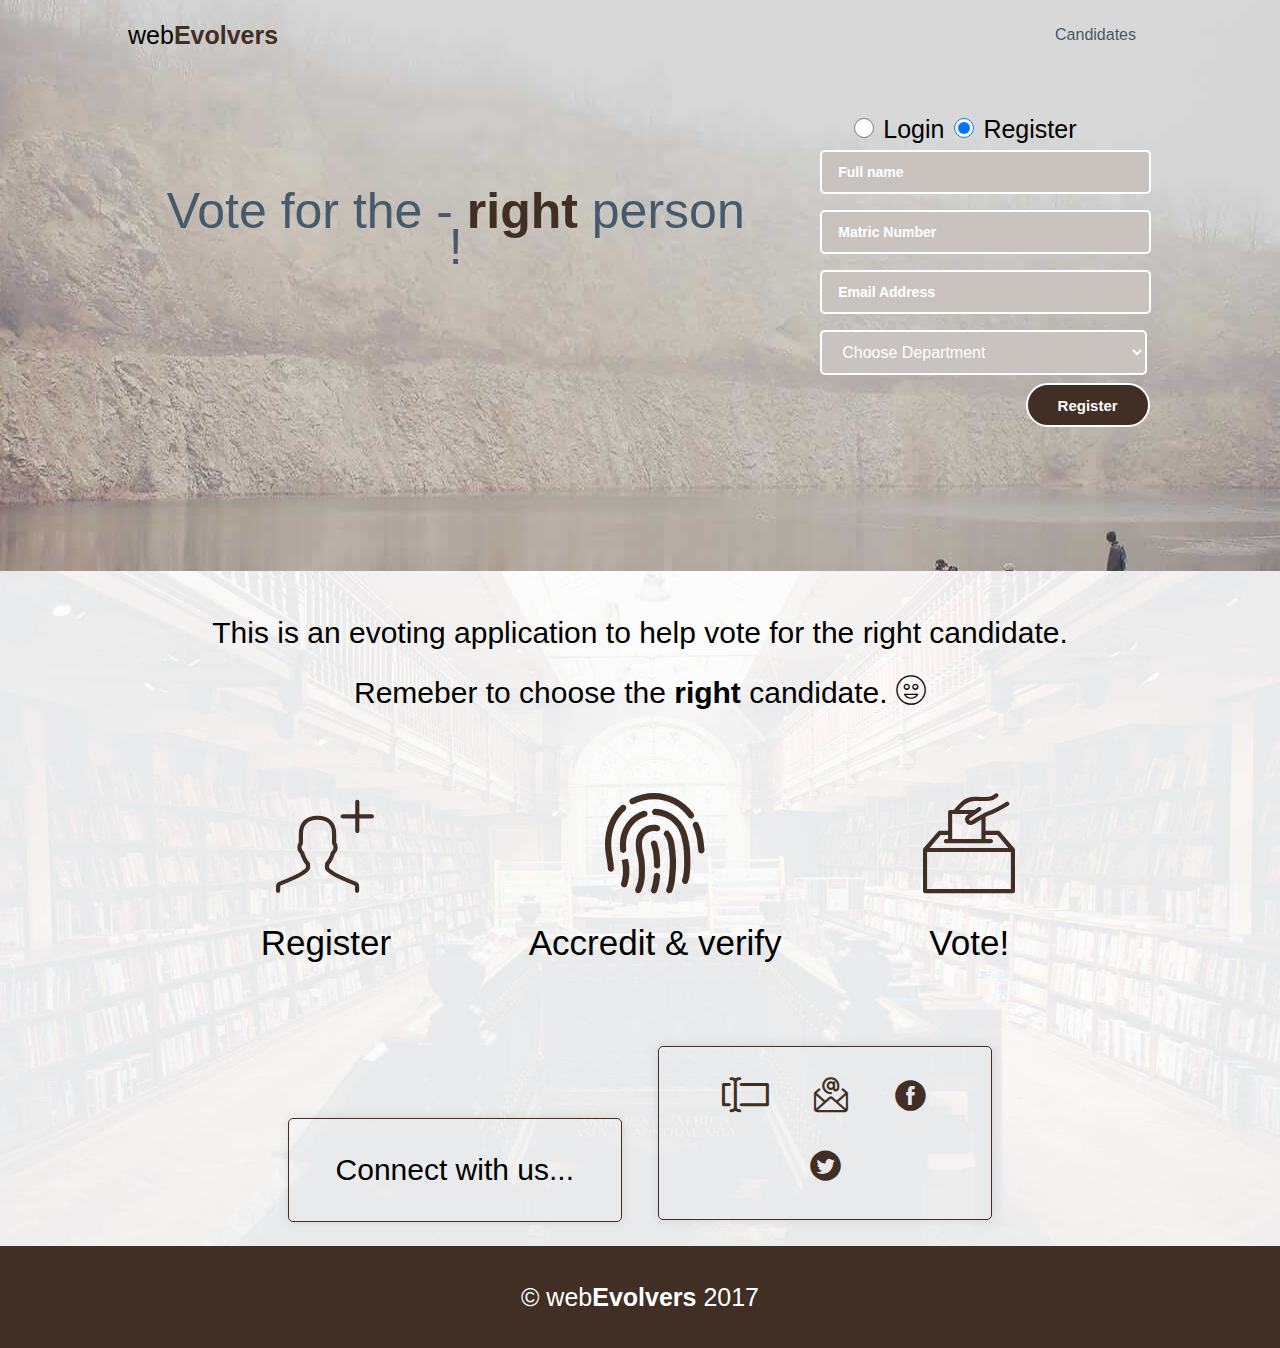
==== commit da1224b0: "ui changes" ====
--- a/index.html
+++ b/index.html
@@ -36,6 +36,13 @@
                         <h1>Vote for the - <strong>right</strong> person !</h1>
                     </div>
                     <div class="heroContentRight">
+                        <div class="heroContentOptions">
+                            <input type="radio" id="login" name="option">
+                            <label>Login</label>
+                            <input type="radio" id="register" name="option" checked>
+                            <label>Register</label>                            
+                        </div>
+                        
                         <form method="post" action="">
                             <input type="text" name="name" placeholder="Full name">
                             <input type="text" name="matric" placeholder="Matric Number">
--- a/assets/css/style.css
+++ b/assets/css/style.css
@@ -125,11 +125,21 @@
     float: right;
     width: 36%; 
 }
-.heroContentRight > form {
+.heroContentRight > form, 
+.heroContentOptions {
     text-align: center;
     clear: right;
     margin: 0 auto;
     width: 80%;
+}
+.heroContentOptions > label {
+    line-height: 20px;
+    font-size: 25px;
+    padding: 0em .2em;
+}
+.heroContentOptions > input[type="radio"] {
+    width: 20px;
+    height: 20px;
 }
 .heroContentRight > form > input:not(:last-child) {
     width: 100%;
@@ -174,7 +184,8 @@
     width: 100%;
     width: calc(100% + 2em);
 }
-input:last-child {
+/* :not(div.heroContentOptions), */
+input[type="submit"] {
     background-color: rgb(65, 46, 36);
     font-weight: 600;
     font-size: 15px;
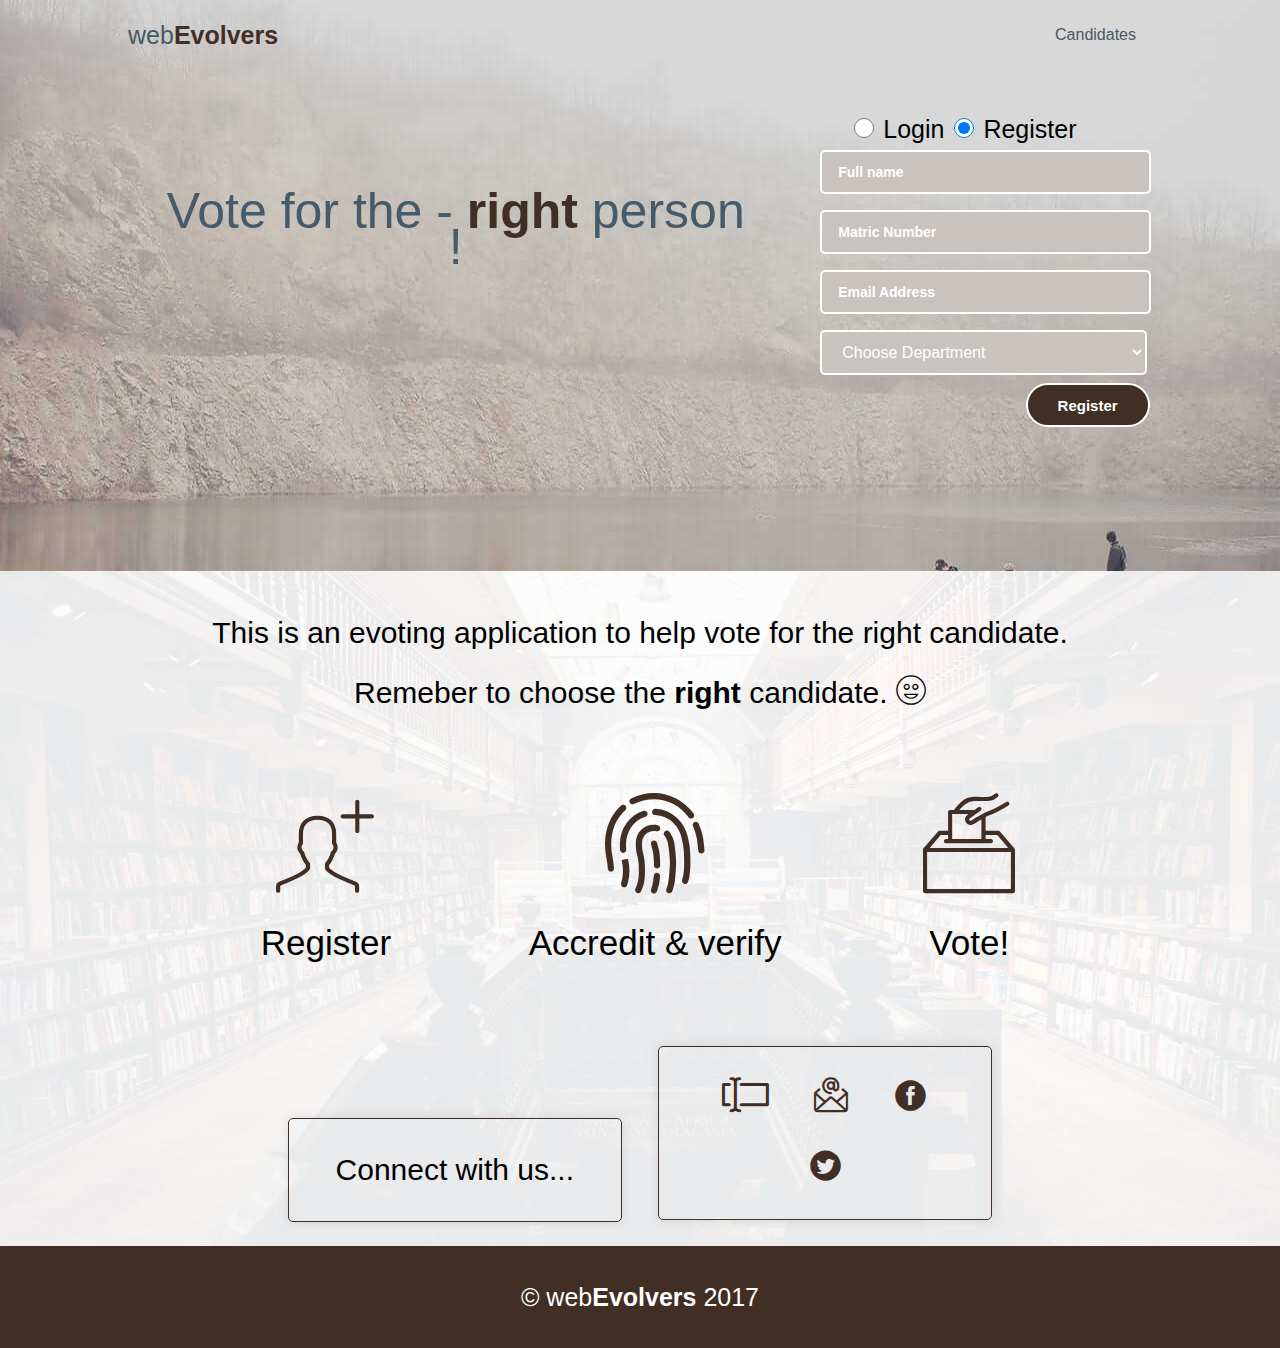
==== commit f79c179f: "login ui" ====
--- a/index.html
+++ b/index.html
@@ -16,7 +16,7 @@
     <div class="wrapper">
         <div class="navSection clearfix">
             <div class="navSectionWrapper">
-                <h1 class="logo">web<span>Evolvers</span></h1>
+                <h1><a href="index.html">web<span>Evolvers</span></a></h1>
 
                 <div class="nav">
                     <div class="one"></div>
@@ -24,7 +24,7 @@
                     <div class="three"></div>
                 </div>
                 <ul class="nav-menu">
-                    <li><a href="#">Candidates</a></li>
+                    <li><a href="candidates.html">Candidates</a></li>
                 </ul>
             </div>
         </div>
@@ -37,13 +37,13 @@
                     </div>
                     <div class="heroContentRight">
                         <div class="heroContentOptions">
-                            <input type="radio" id="login" name="option">
+                            <input type="radio" id="loginRadio" name="option">
                             <label>Login</label>
-                            <input type="radio" id="register" name="option" checked>
+                            <input type="radio" id="registerRadio" name="option" checked>
                             <label>Register</label>                            
                         </div>
                         
-                        <form method="post" action="">
+                        <form method="post" id="form-register" action="">
                             <input type="text" name="name" placeholder="Full name">
                             <input type="text" name="matric" placeholder="Matric Number">
                             <input type="password" name="email" placeholder="Email Address">
@@ -55,8 +55,10 @@
                             </select>
                             <input type="submit" value="Register" name="register">
                         </form>
-                        <form action="" action="">
-                            
+                        <form id="form-login" method="post" action="">
+                            <input type="text" name="matric" placeholder="Matric Number">
+                            <input type="text" name="key" placeholder="Pass Key">
+                            <input type="submit" value="Login" name="login">
                         </form>
                     </div>
                 </div>                
--- a/assets/css/style.css
+++ b/assets/css/style.css
@@ -44,7 +44,9 @@
     color: #455A64;
     margin: 0 1em;
 }
-.navSectionWrapper > h1 {
+.navSectionWrapper > h1 > a {
+    color: #455A64;
+    text-decoration: none;
     float: left;
     font-size: 25px;
     font-weight: normal;
@@ -184,7 +186,6 @@
     width: 100%;
     width: calc(100% + 2em);
 }
-/* :not(div.heroContentOptions), */
 input[type="submit"] {
     background-color: rgb(65, 46, 36);
     font-weight: 600;
@@ -357,4 +358,56 @@
 }
 .footerSection h4 span {
     font-weight: 700;
-}+}
+
+
+/* candidates page */
+.candidateListingSection {
+    width: 100%;
+    padding-bottom: 2em;
+}
+.candidateListingWrapper {
+    width: 80%;
+    margin: auto;
+    border: 1px solid red;
+    height: auto;
+    padding: 2em;
+}
+
+/*candidate card*/
+.card {
+    margin-bottom: 10px;
+    width: 24%;
+    border-radius: 4px;
+    border-bottom: 3px solid #F1C40F;
+    background: white;
+    color: #fff;
+    overflow: hidden;
+    box-shadow: 0px 0px 20px 0px rgba(0, 0, 0, 0.12);
+    height: 340px;
+}
+.card > .exam-image {
+    height: 220px;
+    background: #4e342e;
+}
+.card .summary {
+    background-color: #6f4c38;
+    padding: 5px 20px;
+    height:120px;
+    line-height: 20px;
+}
+.card .summary > h3.cadidateName {
+    margin: 10px 0;
+    text-align: center;
+    color: #fff;
+    font-size: 2.0rem;
+    font-weight: normal;
+}
+.summary-desc {
+    display: block;
+    margin: 0 0 10px;
+    line-height: 20px;
+    font-family: Sintony, sans-serif;
+}
+
+
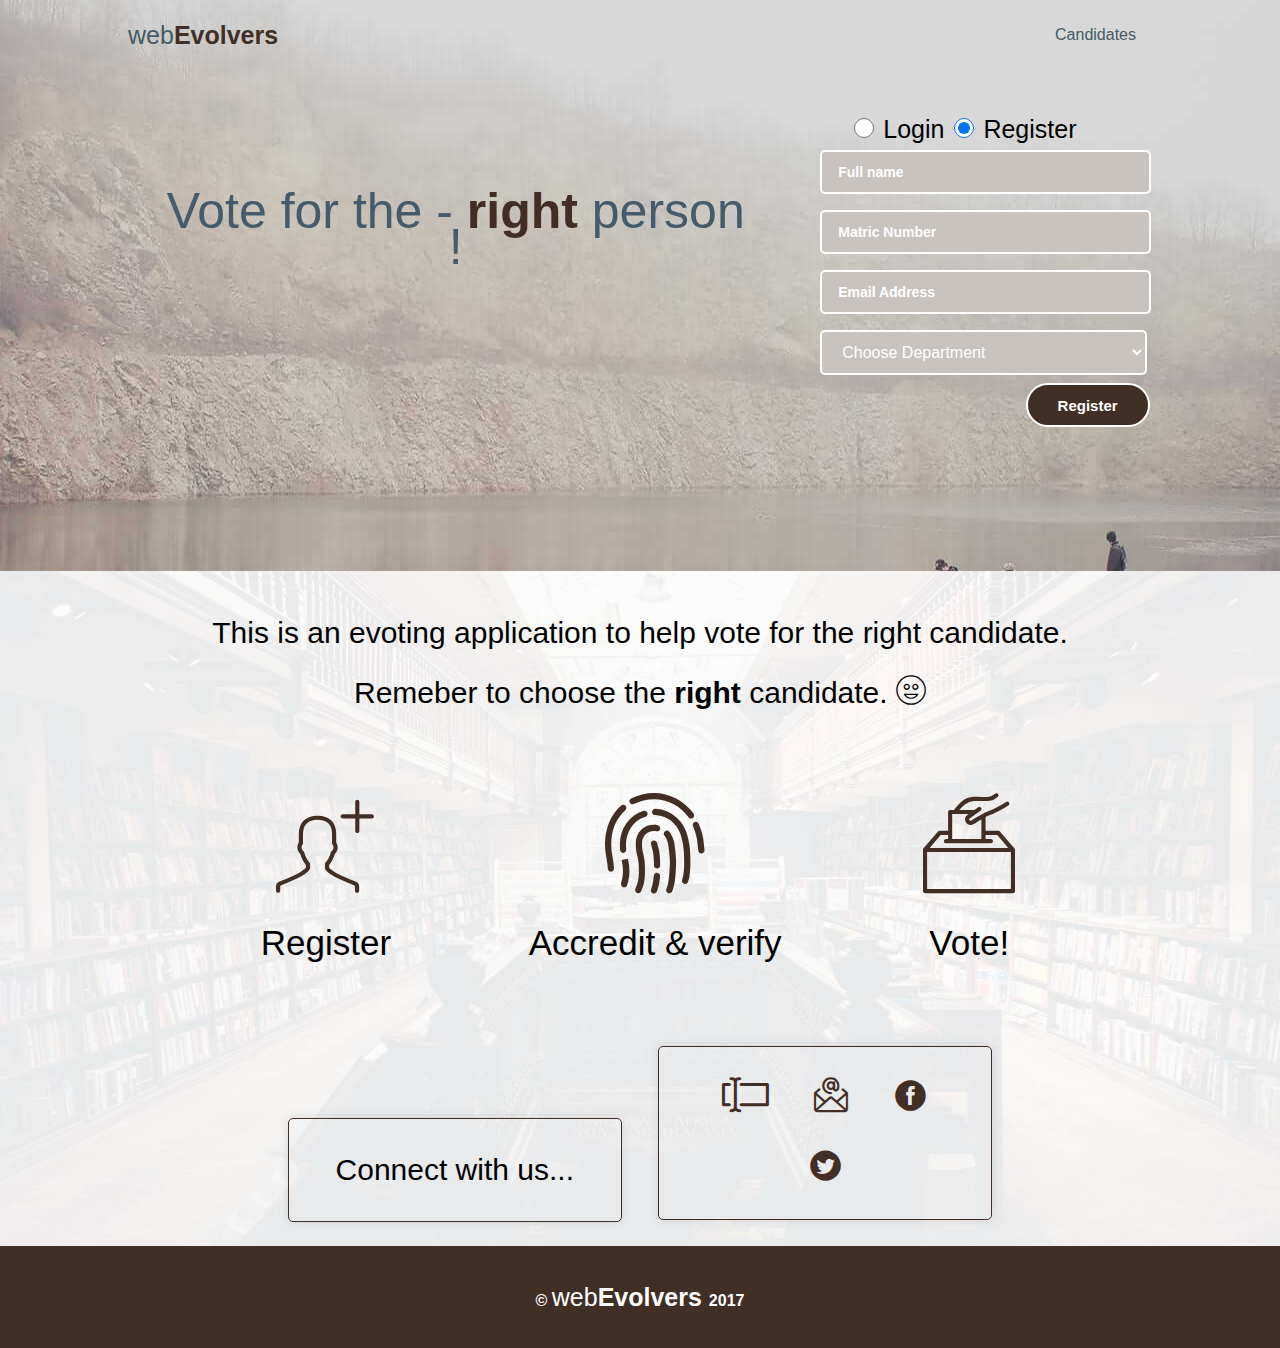
==== commit fb8fd2b2: "login ui" ====
--- a/index.html
+++ b/index.html
@@ -113,7 +113,11 @@
     </div>
 
     <div class="footerSection">
-        <h4>&copy; web<span>Evolvers</span> 2017</h4>
+        <h4>&copy; 
+            <a href="https://webevolvers.com" target="_blank" title="Visit webEvolvers">
+            web<span>Evolvers</span>
+            </a> 2017
+        </h4>
     </div>
     
     <script src="assets/js/core/jquery.3.2.1.min.js"></script>
--- a/assets/css/style.css
+++ b/assets/css/style.css
@@ -351,7 +351,9 @@
     background-color: rgb(65, 46, 36);
     padding: 1em;
 }
-.footerSection h4 {
+.footerSection h4 > a {
+    text-decoration: none;
+    color: #fff;
     font-size: 25px;
     font-weight: normal;
     line-height: 70px;
